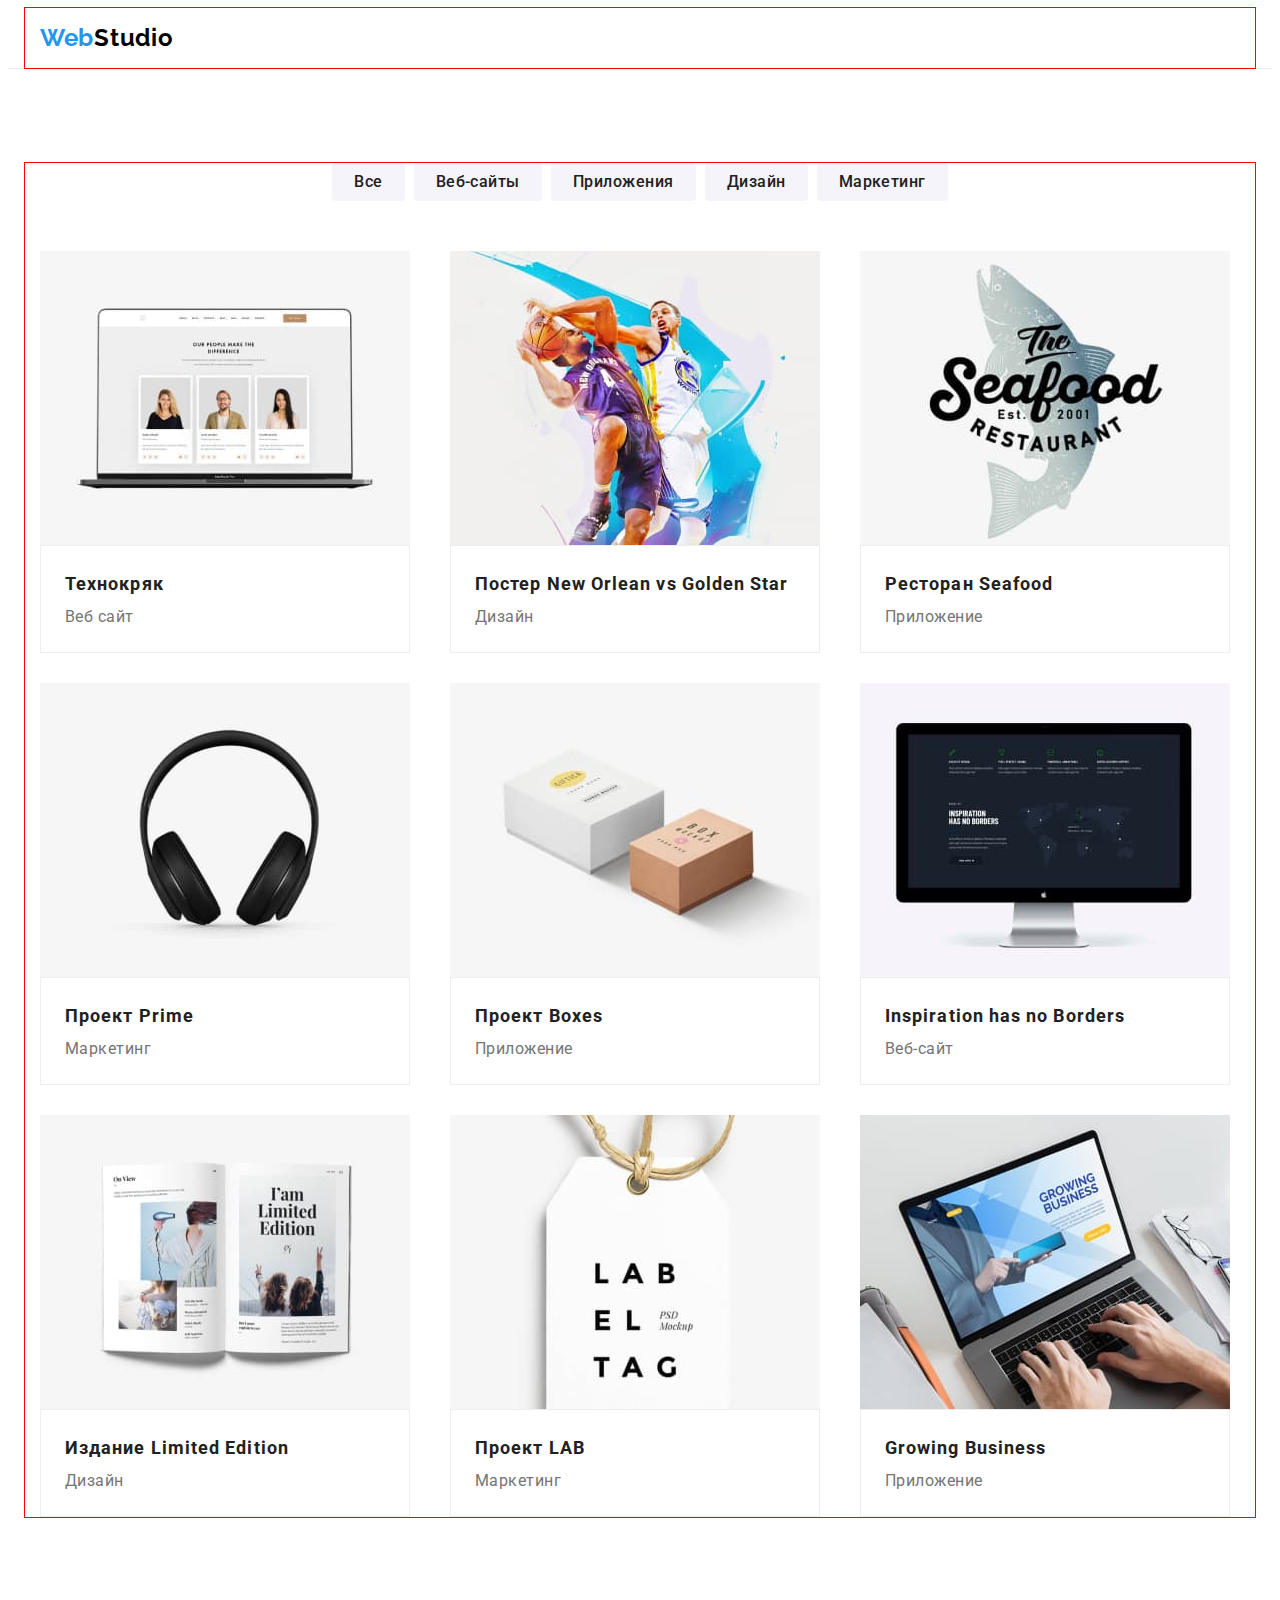
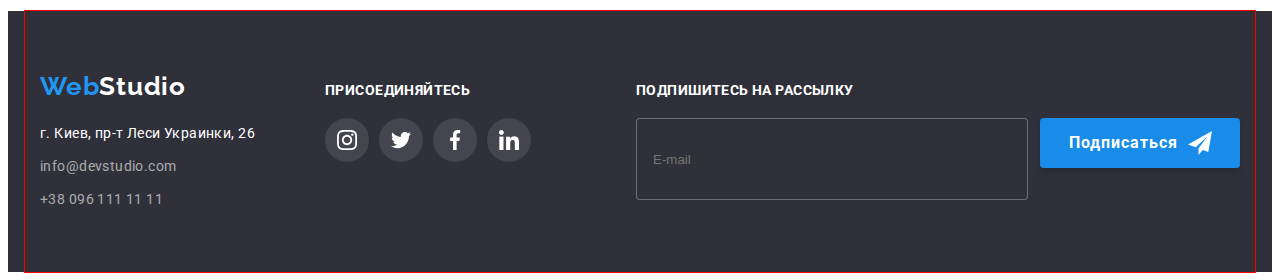
==== portfolio.html @ 6e9a2093 "first commit" ====
<!DOCTYPE html>
<html lang="ru">
  <head>
    <meta charset="UTF-8" />
    <meta http-equiv="X-UA-Compatible" content="IE=edge" />
    <meta name="viewport" content="width=device-width, initial-scale=1.0" />
    <title lang="en">WebStudio</title>
    <link rel="preconnect" href="https://fonts.gstatic.com" />
    <link
      href="https://fonts.googleapis.com/css2?family=Raleway:wght@700&family=Roboto:wght@400;500;700&display=swap"
      rel="stylesheet"
    />
    <link
      rel="stylesheet"
      href="https://cdnjs.cloudflare.com/ajax/libs/modern-normalize/1.0.0/modern-normalize.min.css"
      integrity="sha512-ISS7cAi1PEhQ8jnbJpJZMd29NlhNj4AWYyLOSp2CE/CsHxTCu+r+t0D2yoJudVrd0/8fTVPUVDzY5Tvli75u/g=="
      crossorigin="anonymous"
    />
    <link rel="stylesheet" href="./css/main.min.css" />
  </head>
  <body class="body">
    <header class="header portfolio">
      <div class="container">
        <nav class="navigation">
          <a class="logo link" href=""
            ><span class="logo_light-theme">Web</span>Studio</a
          >
          <ul class="navigation__list list link">
            <li class="navigation__item">
              <a class="navigation__link link" href="./index.html">Студия</a>
            </li>

            <li class="navigation__item">
              <a class="navigation__link link current" href="">Портфолио</a>
            </li>

            <li class="navigation__item">
              <a class="navigation__link link" href="">Контакты</a>
            </li>
          </ul>
        </nav>
        <ul class="contacts__list list">
          <li class="contacts__item">
            <a class="contacts__link link" href="mailto:info@devstudio.com">
              <svg class="contacts__mail-icon auth-icon">
                <use href="./images/SVG/symbol-defs.svg#icon-envelope"></use>
              </svg>
              info@devstudio.com</a
            >
          </li>

          <li class="contacts__item">
            <a class="contacts__link link" href="tel:+380961111111">
              <svg class="contacts__icon-smartphone auth-icon">
                <use href="./images/SVG/symbol-defs.svg#icon-smartphone"></use>
              </svg>
              +38 096 111 11 11
            </a>
          </li>
        </ul>
      </div>
    </header>
    <main>
      <section class="filters">
        <div class="container">
          <ul class="filters__list link">
            <li class="filters__item">
              <button class="filters__button" type="button">Все</button>
            </li>
            <li class="filters__item">
              <button class="filters__button" type="button">Веб-сайты</button>
            </li>
            <li class="filters__item">
              <button class="filters__button" type="button">Приложения</button>
            </li>
            <li class="filters__item">
              <button class="filters__button" type="button">Дизайн</button>
            </li>
            <li class="filters__item">
              <button class="filters__button" type="button">Маркетинг</button>
            </li>
          </ul>

          <h1 class="visually-hidden">Портфолио</h1>
          <ul class="cards link">
            <li class="cards__item">
              <article class="cards__article">
                <div class="cards__wrapper">
                  <img
                    src="./images/portfolio/pic1.jpg"
                    alt="Веб сайт Технокряк"
                    width="370"
                    height="294"
                  />
                  <p class="cards__overlay">
                    Технокряк это современная площадка распространения
                    коронавируса. Компании используют эту платформу для
                    цифрового шпионажа и атак на защищённые сервера конкурентов.
                  </p>
                </div>

                <div class="cards__description">
                  <h2 class="cards__title">Технокряк</h2>
                  <p class="cards__filter">Веб сайт</p>
                </div>
              </article>
            </li>

            <li class="cards__item">
              <article class="cards__article">
                <div class="cards__wrapper">
                  <img
                    src="./images/portfolio/pic2.jpg"
                    alt="Постер игры в баскетбол"
                    width="370"
                    height="294"
                  />
                  <p class="cards__overlay">
                    Технокряк это современная площадка распространения
                    коронавируса. Компании используют эту платформу для
                    цифрового шпионажа и атак на защищённые сервера конкурентов.
                  </p>
                </div>
                <div class="cards__description">
                  <h2 class="cards__title">Постер New Orlean vs Golden Star</h2>
                  <p class="cards__filter">Дизайн</p>
                </div>
              </article>
            </li>

            <li class="cards__item">
              <article class="cards__article">
                <div class="cards__wrapper">
                  <img
                    src="./images/portfolio/pic3.jpg"
                    alt="эмблема ресторана Seafood"
                    width="370"
                    height="294"
                  />
                  <p class="cards__overlay">
                    Технокряк это современная площадка распространения
                    коронавируса. Компании используют эту платформу для
                    цифрового шпионажа и атак на защищённые сервера конкурентов.
                  </p>
                </div>

                <div class="cards__description">
                  <h2 class="cards__title">Ресторан Seafood</h2>
                  <p class="cards__filter">Приложение</p>
                </div>
              </article>
            </li>

            <li class="cards__item">
              <article class="cards__article">
                <div class="cards__wrapper">
                  <img
                    src="./images/portfolio/pic4.jpg"
                    alt="наушники"
                    width="370"
                    height="294"
                  />
                  <p class="cards__overlay">
                    Технокряк это современная площадка распространения
                    коронавируса. Компании используют эту платформу для
                    цифрового шпионажа и атак на защищённые сервера конкурентов.
                  </p>
                </div>
                <div class="cards__description">
                  <h2 class="cards__title">Проект Prime</h2>
                  <p class="cards__filter">Маркетинг</p>
                </div>
              </article>
            </li>

            <li class="cards__item">
              <article class="cards__article">
                <div class="cards__wrapper">
                  <img
                    src="./images/portfolio/pic5.jpg"
                    alt="коробки"
                    width="370"
                    height="294"
                  />
                  <p class="cards__overlay">
                    Технокряк это современная площадка распространения
                    коронавируса. Компании используют эту платформу для
                    цифрового шпионажа и атак на защищённые сервера конкурентов.
                  </p>
                </div>
                <div class="cards__description">
                  <h2 class="cards__title">Проект Boxes</h2>
                  <p class="cards__filter">Приложение</p>
                </div>
              </article>
            </li>
            <li class="cards__item">
              <article class="cards__article">
                <div class="cards__wrapper">
                  <img
                    src="./images/portfolio/pic6.jpg"
                    alt="монитор"
                    width="370"
                    height="294"
                  />
                  <p class="cards__overlay">
                    Технокряк это современная площадка распространения
                    коронавируса. Компании используют эту платформу для
                    цифрового шпионажа и атак на защищённые сервера конкурентов.
                  </p>
                </div>
                <div class="cards__description">
                  <h2 class="cards__title" lang="en">
                    Inspiration has no Borders
                  </h2>
                  <p class="cards__filter">Веб-сайт</p>
                </div>
              </article>
            </li>
            <li class="cards__item">
              <article class="cards__article">
                <div class="cards__wrapper">
                  <img
                    src="./images/portfolio/pic7.jpg"
                    alt="книга"
                    width="370"
                    height="294"
                  />
                  <p class="cards__overlay">
                    Технокряк это современная площадка распространения
                    коронавируса. Компании используют эту платформу для
                    цифрового шпионажа и атак на защищённые сервера конкурентов.
                  </p>
                </div>
                <div class="cards__description">
                  <h2 class="cards__title">Издание Limited Edition</h2>
                  <p class="cards__filter">Дизайн</p>
                </div>
              </article>
            </li>
            <li class="cards__item">
              <article class="cards__article">
                <div class="cards__wrapper">
                  <img
                    src="./images/portfolio/pic8.jpg"
                    alt="лейбл"
                    width="370"
                    height="294"
                  />
                  <p class="cards__overlay">
                    Технокряк это современная площадка распространения
                    коронавируса. Компании используют эту платформу для
                    цифрового шпионажа и атак на защищённые сервера конкурентов.
                  </p>
                </div>
                <div class="cards__description">
                  <h2 class="cards__title">Проект LAB</h2>
                  <p class="cards__filter">Маркетинг</p>
                </div>
              </article>
            </li>

            <li class="cards__item">
              <article class="cards__article">
                <div class="cards__wrapper">
                  <img
                    src="./images/portfolio/pic9.jpg"
                    alt="ноутбук"
                    width="370"
                    height="294"
                  />
                  <p class="cards__overlay">
                    Технокряк это современная площадка распространения
                    коронавируса. Компании используют эту платформу для
                    цифрового шпионажа и атак на защищённые сервера конкурентов.
                  </p>
                </div>
                <div class="cards__description">
                  <h2 class="cards__title" lang="en">Growing Business</h2>
                  <p class="cards__filter">Приложение</p>
                </div>
              </article>
            </li>
          </ul>
        </div>
      </section>
    </main>
    <footer class="footer">
      <div class="container footer__info">
        <div class="address-wrapper">
          <a class="logo-footer link" href=""
            ><span class="logo-footer__text">Web</span>Studio</a
          >
          <address class="address">
            <ul class="list">
              <li class="address__item">
                <a
                  class="address__link link"
                  href="https://goo.gl/maps/v2yQrzBepLnu5Q8M8"
                  target="_blank"
                  rel="noopener noreferrer"
                  >г. Киев, пр-т Леси Украинки, 26</a
                >
              </li>
              <li class="address__item">
                <a
                  class="address__contacts link"
                  href="mailto:info@devstudio.com"
                  >info@devstudio.com</a
                >
              </li>
              <li class="address__item">
                <a class="address__contacts link" href="tel:+380961111111"
                  >+38 096 111 11 11</a
                >
              </li>
            </ul>
          </address>
        </div>
        <div class="join-us">
          <b class="join-us__title">присоединяйтесь</b>
          <ul class="footer-social-list list">
            <li class="footer-social-list__item">
              <a href="" class="footer-social-list__link link">
                <svg class="footer-social-list__icon">
                  <use
                    href="./images/SVG/symbol-defs.svg#icon-instagram-2"
                  ></use>
                </svg>
              </a>
            </li>
            <li class="footer-social-list__item">
              <a href="" class="footer-social-list__link link">
                <svg class="footer-social-list__icon">
                  <use href="./images/SVG/symbol-defs.svg#icon-twitter-1"></use>
                </svg>
              </a>
            </li>
            <li class="footer-social-list__item">
              <a href="" class="footer-social-list__link link">
                <svg class="footer-social-list__icon">
                  <use
                    href="./images/SVG/symbol-defs.svg#icon-facebook-1"
                  ></use>
                </svg>
              </a>
            </li>
            <li class="footer-social-list__item">
              <a href="" class="footer-social-list__link link">
                <svg class="footer-social-list__icon">
                  <use
                    href="./images/SVG/symbol-defs.svg#icon-linkedin-1"
                  ></use>
                </svg>
              </a>
            </li>
          </ul>
        </div>
        <div class="mailing">
          <b class="mailing__title">подпишитесь на рассылку</b>
          <form class="mailing__form">
            <input
              type="email"
              name="user-email"
              class="mailing__input"
              placeholder="E-mail"
            />
            <button type="submit" class="mailing__form-btn">
              Подписаться
              <svg class="send-btm" width="24" height="24">
                <use href="./images/SVG/symbol-defs.svg#icon-icon-send"></use>
              </svg>
            </button>
          </form>
        </div>
      </div>
    </footer>
  </body>
</html>
---- css/main.min.css ----
:root{--main-font: "Roboto", sans-serif;--logo-font: "Raleway", sans-serif;--logo-color: #2196f3;--title-color: #212121;--font-description: #757575;--body-background-color: #ffffff;--hero-background-color: #2f303a;--button-accent-color: #188ce8;--button-section-background-color: #f5f4fa;--box-shadow-card-team: 0px 1px 3px rgba(0, 0, 0, 0.12),
    0px 1px 1px rgba(0, 0, 0, 0.14), 0px 2px 1px rgba(0, 0, 0, 0.2);--border-radius-card-team: 0px 0px 4px 4px;--header-border: #ececec;--icon-color: #afb1b8}.link{text-decoration:none}.list{list-style:none;margin:0;padding:0}.address{font-style:normal}h1,h2,h3,p{margin:0;padding:0}ul,ol{margin:0;padding:0}img{display:block;max-width:100%}.visually-hidden{position:absolute;width:1px;height:1px;margin:-1px;border:0;padding:0;white-space:nowrap;clip-path:inset(100%);clip:rect(0 0 0 0);overflow:hidden}.container{width:100%;padding-left:15px;padding-right:15px;outline:1px solid red}@media screen and (min-width: 480px){.container{width:480px;margin:0 auto}}@media screen and (min-width: 768px){.container{width:768px}}@media screen and (min-width: 1200px){.container{width:1200px}}.backdrop{position:fixed;top:0;left:0;width:100vw;height:100vh;background-color:rgba(0,0,0,0.2);opacity:1;transition:opacity 250ms cubic-bezier(0.4, 0, 0.2, 1),visibility 250ms cubic-bezier(0.4, 0, 0.2, 1)}.is-hidden{opacity:0;visibility:hidden;pointer-events:none}.backdrop.is-hidden .modal{transform:scale(0.9) translate(-50%, -50%)}.modal{padding:40px;position:absolute;top:50%;left:50%;width:528px;height:581px;background-color:#fff;transform:scale(1) translate(-50%, -50%);transition:transform 250ms cubic-bezier(0.4, 0, 0.2, 1)}.modal__close-btn{position:absolute;top:8px;right:8px;width:30px;height:30px;background:#ffffff;border:1px solid rgba(0,0,0,0.1);border-radius:50%;cursor:pointer}.modal__close-btn:hover,.modal__close-btn:focus{fill:var(--logo-color)}.modal-form{display:flex;flex-direction:column;font-family:var(--main-font);font-weight:400;font-size:12px;line-height:1.16;letter-spacing:0.01em;color:#757575}.modal-form__heading{font-family:var(--main-font);font-weight:700;font-size:20px;line-height:1.15;text-align:center;letter-spacing:0.03em;color:#212121;margin-bottom:12px}.modal-form__wrapper{position:relative;display:block;margin-top:4px}.modal-form__label{margin-bottom:10px}.modal-form__comments{margin-bottom:20px}.modal-form__input{width:100%;height:40px;padding-left:42px;border:1px solid rgba(33,33,33,0.2);border-radius:4px;transition-property:border-color;transition-duration:250ms;transition-timing-function:cubic-bezier(0.4, 0, 0.2, 1)}.modal-form__input:focus{outline:none;border-color:var(--logo-color)}.modal-form__icon{position:absolute;top:50%;left:15px;transform:translateY(-50%);transition-property:fill;transition-duration:250ms;transition-timing-function:cubic-bezier(0.4, 0, 0.2, 1)}.modal-form__input:focus+.modal-form__icon{fill:var(--logo-color)}.modal-form__message{width:100%;height:120px;margin-top:4px;padding:12px 16px;border:1px solid rgba(33,33,33,0.2);border-radius:4px;resize:none}.modal-form__message::placeholder{font-family:var(--main-font);font-weight:400;font-size:12px;line-height:1.16;letter-spacing:0.01em;color:rgba(117,117,117,0.5);transition-property:border-color;transition-duration:250ms;transition-timing-function:cubic-bezier(0.4, 0, 0.2, 1)}.modal-form__message:focus{outline:none;border-color:var(--logo-color)}.user-terms{display:flex;justify-content:center;align-items:center;font-family:var(--main-font);font-weight:400;font-size:14px;line-height:1.71;letter-spacing:0.03em;color:#757575}.user-terms::before{content:"";display:block;width:16px;height:15px;margin-right:7px;border:2px solid var(--title-color);border-radius:2px;cursor:pointer}.modal-form__check:checked+.user-terms::before{background-image:url("../images/SVG/icon-check.svg");border:var(--logo-color);background-position:center}.modal-form__check:focus+.user-terms::before{outline:1px solid var(--logo-color);border:rgba(33,150,243,0)}.link-user-terms{font-family:var(--main-font);font-weight:400;font-size:14px;line-height:1.71;letter-spacing:0.03em;text-decoration-line:underline;color:var(--logo-color)}.modal-form-btn{align-self:center;background-color:var(--button-accent-color);border:none;border-radius:4px;box-shadow:0px 4px 4px rgba(0,0,0,0.15);padding-top:10px;padding-bottom:10px;padding-left:56px;padding-right:55px;margin-top:30px;font-family:var(--main-font);font-weight:700;font-size:16px;line-height:1.87;cursor:pointer;align-items:center;text-align:center;letter-spacing:0.06em;color:var(--body-background-color)}.modal-form-btn:hover,.modal-form-btn:focus{outline:none}.social-list{display:flex;align-items:center;justify-content:space-between}.social-list__icon{width:20px;height:20px;align-items:center;justify-content:center;transition-property:fill;transition-duration:250ms;transition-timing-function:cubic-bezier(0.4, 0, 0.2, 1)}.social-list__link{display:flex;align-items:center;justify-content:center;width:44px;height:44px;border-radius:50%;background-color:var(--body-background-color);fill:var(--icon-color);transition-property:background-color;transition-duration:250ms;transition-timing-function:cubic-bezier(0.4, 0, 0.2, 1)}.social-list__link:hover,.social-list__link:focus{background-color:var(--logo-color)}.social-list__link:hover .social-list__icon,.social-list__link:focus .social-list__icon{fill:var(--body-background-color)}.logo_light-theme{color:var(--logo-color)}.navigation__list{display:none}.contacts__list{display:none}.logo{font-family:var(--logo-font);font-weight:700;font-size:24px;line-height:1.17;letter-spacing:0.03em;color:#000000}.burger-btn{border:none;padding:0;background-color:transparent}.burger-btn__icon{width:24px;height:16px}.burger-btn:hover .burger-btn__icon,.burger-btn:focus .burger-btn__icon,.burger-btn__icon .burger-btn:hover,.burger-btn__icon .burger-btn:focus{fill:var(--logo-color);cursor:pointer}.header .container{display:flex;align-items:center;justify-content:space-between;padding-top:16px;padding-bottom:16px}.mobile-menu{position:fixed;width:100vw;height:100vh;max-width:480px;left:50%;top:0%;background-color:#fff;padding:48px 40px;transform:translateX(-50%);opacity:0;visibility:hidden;pointer-events:none;transition:opacity 250ms linear, visibility 250ms linear}.mobile-menu.is-open{opacity:1;visibility:visible;pointer-events:auto;transition:opacity 250ms linear, visibility 250ms linear}.mobile-menu__close-btn{position:absolute;top:8px;right:8px;width:40px;height:40px;cursor:pointer;background-color:transparent;border:0}.mobile-menu__close-btn:hover,.mobile-menu__close-btn:focus{fill:var(--logo-color)}.mobile-menu__link{font-family:var(--main-font);font-weight:500;font-size:40px;line-height:1.18;letter-spacing:0.02em;color:var(--title-color)}.mobile-menu__item:not(:last-child){margin-bottom:32px}.mobile-menu__item:last-child{margin-bottom:306px}.mobile-menu__contacts-item:not(:last-child){margin-bottom:32px}.mobile-menu__contacts-tel{font-family:var(--main-font);font-weight:500;font-size:34px;line-height:1.18;letter-spacing:0.02em;color:#2196f3}.mobile-menu__contacts-item:last-child{margin-bottom:64px}.mobile-menu__contacts-mail{font-family:var(--main-font);font-weight:500;font-size:24px;line-height:1.17;letter-spacing:0.02em;color:#757575}.mobile-menu__social-item{display:inline-block}.mobile-menu__social-link{font-family:var(--main-font);font-weight:500;font-size:18px;line-height:1.23;letter-spacing:0.02em;color:#2196f3}.mobile-menu__social-item{border-right:1px solid rgba(33,33,33,0.2)}.mobile-menu__social-item:last-child{border-right:none}.mobile-menu__social-item:not(:last-child){margin-right:10px;padding-right:10px}.mobile-menu__item:hover,.mobile-menu__item:focus{color:var(--logo-color);cursor:pointer}.mobile-menu__item .current{color:var(--logo-color)}.contacts__mail-icon{height:12px;width:16px;margin-right:10px;fill:var(--font-description);transition-property:fill;transition-duration:250ms;transition-timing-function:cubic-bezier(0.4, 0, 0.2, 1)}.contacts__icon-smartphone{height:16px;width:10px;margin-right:10px;fill:var(--font-description);transition-property:fill;transition-duration:250ms;transition-timing-function:cubic-bezier(0.4, 0, 0.2, 1)}.benefits{padding-top:94px;padding-bottom:94px}.benefits__list{display:flex;margin-left:-30px}.benefits__item{display:flex;flex-wrap:wrap;margin-left:30px;flex-basis:calc((100% / 4) -30px)}.benefits__thumb{width:270px;height:120px;display:flex;justify-content:center;align-items:center;margin-bottom:30px;background:var(--button-section-background-color);border-radius:4px}.benefits__title{margin-bottom:20px;font-family:var(--main-font);font-weight:700;font-size:14px;line-height:1.14;letter-spacing:0.03em;text-transform:uppercase;color:var(--title-color)}.benefits__description{font-family:var(--main-font);font-weight:400;font-size:14px;line-height:1.71;letter-spacing:0.03em;color:var(--font-description)}.servises{padding-bottom:94px}.servises__title{margin-bottom:50px;font-family:var(--main-font);font-weight:700;font-size:36px;line-height:1.17;text-align:center;letter-spacing:0.03em;color:var(--title-color)}.servises__list{display:flex;margin-left:-30px}.servises__item{display:flex;flex-wrap:wrap;margin-left:30px;flex-basis:calc(100% / 3 - 30px)}.servises__wrapper{position:relative}.servises__name{position:absolute;left:0;bottom:0;padding-top:27px;padding-bottom:27px;width:100%;height:70px;font-family:var(--main-font);font-weight:700;font-size:14px;line-height:1.15;text-align:center;letter-spacing:0.03em;text-transform:uppercase;color:#fff;background-color:rgba(47,48,58,0.8)}.team{background:var(--button-section-background-color);padding-top:94px;padding-bottom:94px}.team__title{margin-bottom:50px;font-family:var(--main-font);font-weight:700;font-size:36px;line-height:1.17;text-align:center;letter-spacing:0.03em;color:var(--title-color)}.team__list{display:flex;margin-left:-30px}.team__item{display:flex;flex-wrap:wrap;margin-left:30px;flex-basis:calc((100%-120px) / 4)}.team__card{background:var(--body-background-color);box-shadow:var(--box-shadow-card-team);border-radius:var(--border-radius-card-team);text-align:center}.team__description{padding-top:30px;padding-bottom:30px;padding-left:32px;padding-right:32px;margin-left:auto;margin-right:auto}.team__name{margin-bottom:9.52px;font-family:var(--main-font);font-weight:500;font-size:16px;line-height:1.18;letter-spacing:0.03em;color:var(--title-color)}.team__profession{margin-bottom:16px;font-family:var(--main-font);font-weight:400;font-size:16px;line-height:1.18;letter-spacing:0.03em;color:var(--font-description)}.clients{padding-top:94px;padding-bottom:94px}.clients__title{font-family:var(--main-font);font-weight:700;font-size:36px;line-height:1.17;text-align:center;letter-spacing:0.03em;color:var(--title-color);margin-bottom:50px}.clients__list{display:flex;flex-wrap:wrap}.clients__item{display:flex}.clients__item:not(:last-child){margin-right:30px}.clients__icon{display:flex;border:1px solid #afb1b8;box-sizing:border-box;border-radius:4px;width:170px;height:90px;justify-content:center;align-items:center;cursor:pointer;transition-property:border;transition-duration:250ms;transition-timing-function:cubic-bezier(0.4, 0, 0.2, 1)}.clients__icon{fill:var(--icon-color);transition-property:fill;transition-duration:250ms}.clients__item:hover .clients__icon,.clients__item:focus .clients__icon{border:1px solid var(--logo-color);fill:var(--logo-color)}.footer{background-color:var(--hero-background-color)}.footer__info{display:flex;align-items:baseline;padding-top:60px;padding-bottom:60px}.logo-footer{margin-bottom:20px;display:inline-block;font-family:var(--logo-font);font-weight:700;font-size:26px;line-height:1.19;letter-spacing:0.03em;color:var(--body-background-color)}.logo-footer__text{color:var(--logo-color)}.address__item:not(:last-child){margin-bottom:9px}.address__contacts{transition-property:color;transition-duration:250ms;transition-timing-function:cubic-bezier(0.4, 0, 0.2, 1)}.address__link{font-family:var(--main-font);font-weight:400;font-size:14px;line-height:1.71;letter-spacing:0.03em;color:var(--body-background-color)}.address__contacts{font-family:var(--main-font);font-weight:400;font-size:14px;line-height:1.71;letter-spacing:0.03em;color:rgba(255,255,255,0.6)}.address__contacts:hover,.address__contacts:focus{color:var(--logo-color)}.address-wrapper{display:inline-block}.join-us{display:inline-block;margin-left:70px}.footer-social-list{display:flex}.footer-social-list__link{display:flex;align-items:center;justify-content:center;width:44px;height:44px;border-radius:50px;background-color:rgba(255,255,255,0.1);transition-property:background-color;transition-duration:250ms;transition-timing-function:cubic-bezier(0.4, 0, 0.2, 1)}.footer-social-list__link:focus,.footer-social-list__link:hover{background-color:var(--logo-color)}.footer-social-list__item:not(:last-child){margin-right:10px}.footer-social-list__icon{width:20px;height:20px;fill:white}.join-us__title{display:inline-block;font-family:var(--main-font);font-weight:700;font-size:14px;line-height:1.15;letter-spacing:0.03em;text-transform:uppercase;color:var(--body-background-color);margin-bottom:20px}.mailing{margin-left:93px;display:flex;flex-direction:column;margin-left:auto}.mailing__title{display:block;font-family:var(--main-font);font-weight:700;font-size:14px;line-height:1.15;letter-spacing:0.03em;text-transform:uppercase;color:#ffffff;margin-bottom:20px}.mailing__form{display:flex;align-items:stretch}.mailing__form::placeholder{display:flex;font-family:var(--main-font);font-weight:400;font-size:16px;line-height:1.25x;letter-spacing:0.03em;color:rgba(255,255,255,0.6)}.mailing__input{display:flex;width:358px;height:50px;padding:15px 16px;outline:none;color:#fff;border:1px solid rgba(255,255,255,0.3);border-radius:4px;background:#2f303a}.mailing__form-btn{display:flex;background-color:var(--button-accent-color);border:none;min-width:200px;height:50px;border-radius:4px;box-shadow:0px 4px 4px rgba(0,0,0,0.15);padding-top:10px;padding-bottom:10px;padding-left:29px;margin-left:12px;font-family:var(--main-font);font-weight:700;font-size:16px;line-height:1.87;cursor:pointer;align-items:center;text-align:center;letter-spacing:0.06em;color:var(--body-background-color)}.send-btm{margin-left:10px}.header.portfolio{border-bottom:1px solid var(--header-border)}.link li{list-style:none}.filters{padding-top:94px;padding-bottom:94px}.filters__list{display:flex;justify-content:center;margin-bottom:50px}.filters__item:not(:last-child){margin-right:9px}.filters__button{padding:6px 22px;border-radius:4px;font-family:var(--main-font);font-weight:500;font-size:16px;line-height:1.62;text-align:center;letter-spacing:0.03em;color:var(--title-color);background:var(--button-section-background-color);border-color:var(--button-section-background-color);cursor:pointer;border-style:none;transition-property:background-color, color, border-color;transition-duration:250ms;transition-timing-function:cubic-bezier(0.4, 0, 0.2, 1)}.filters__button:hover,.filters__button:focus{background:var(--logo-color);color:var(--body-background-color);border-color:var(--logo-color);box-shadow:0px 3px 1px rgba(0,0,0,0.1),0px 1px 2px rgba(0,0,0,0.08),0px 2px 2px rgba(0,0,0,0.12)}.cards{display:flex;flex-wrap:wrap;margin-left:-30px;margin-top:-30px;margin-right:0;margin-bottom:0}.cards__item{display:flex;margin-left:30px;margin-top:30px;flex-basis:calc(100% / 3 - 30px)}.cards__description{padding-top:20px;padding-bottom:20px;padding-right:24px;padding-left:24px;border:1px solid #eeeeee;box-sizing:border-box}.cards__title{font-family:var(--main-font);font-weight:700;font-size:18px;line-height:2;letter-spacing:0.06em;color:var(--title-color)}.cards__filter{font-family:Roboto;font-style:normal;font-weight:normal;font-size:16px;line-height:30px;letter-spacing:0.03em;color:var(--font-description)}.cards__wrapper{position:relative;overflow:hidden}.cards__wrapper .cards__overlay{position:absolute;left:0px;bottom:0px;height:100%;width:100%;padding-left:24px;padding-right:24px;padding-top:63px;font-family:var(--main-font);font-weight:normal;font-size:18px;line-height:1.56;letter-spacing:0.03em;color:#ffffff;background-color:rgba(33,150,243,0.9);transform:translateY(100%);opacity:0;transition:transform 250ms cubic-bezier(0.4, 0, 0.2, 1),opacity 250ms cubic-bezier(0.4, 0, 0.2, 1)}.cards__article:focus,.cards__article:hover{background:#ffffff;box-shadow:0px 1px 1px rgba(0,0,0,0.12),0px 4px 4px rgba(0,0,0,0.06),1px 4px 6px rgba(0,0,0,0.16)}.cards__article:focus:hover .cards__overlay,.cards__article:focus:focus .cards__overlay,.cards__article:hover:hover .cards__overlay,.cards__article:hover:focus .cards__overlay{transform:translateY(0%);opacity:1}
/*# sourceMappingURL=main.min.css.map */
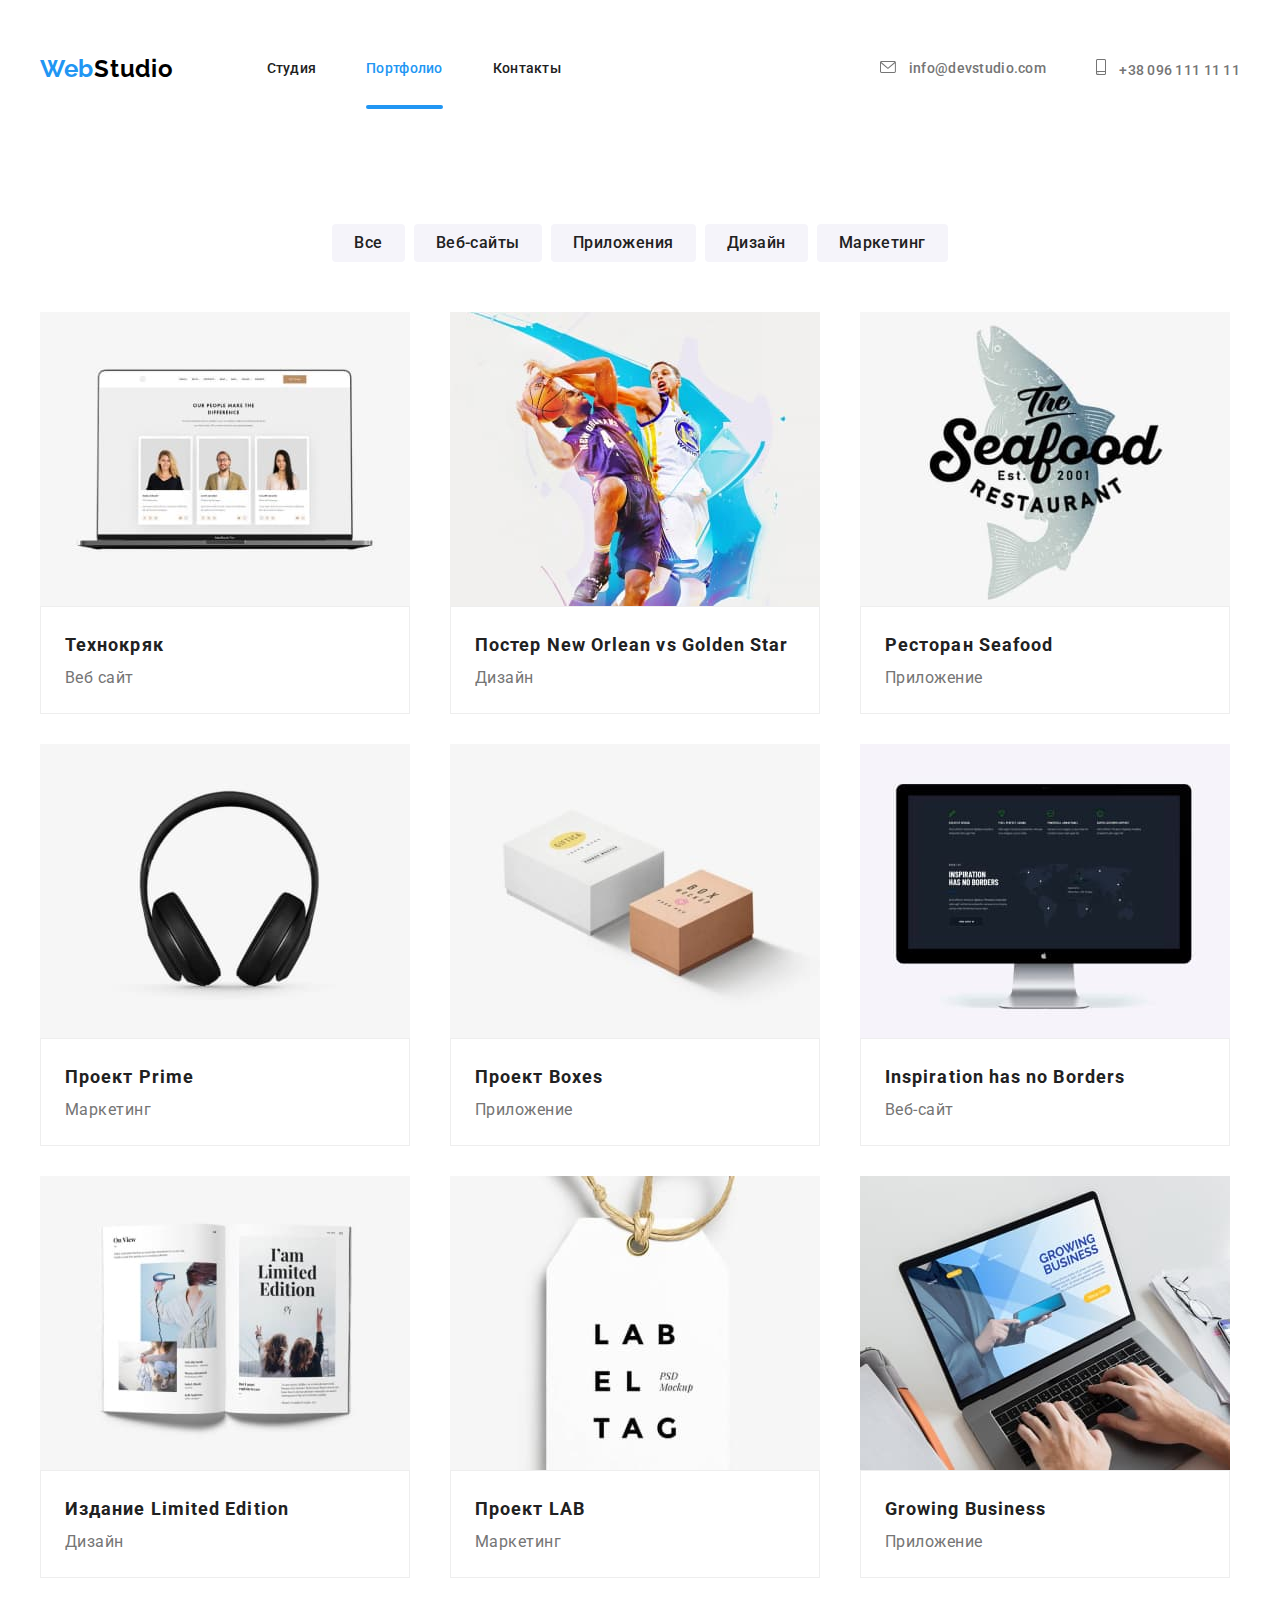
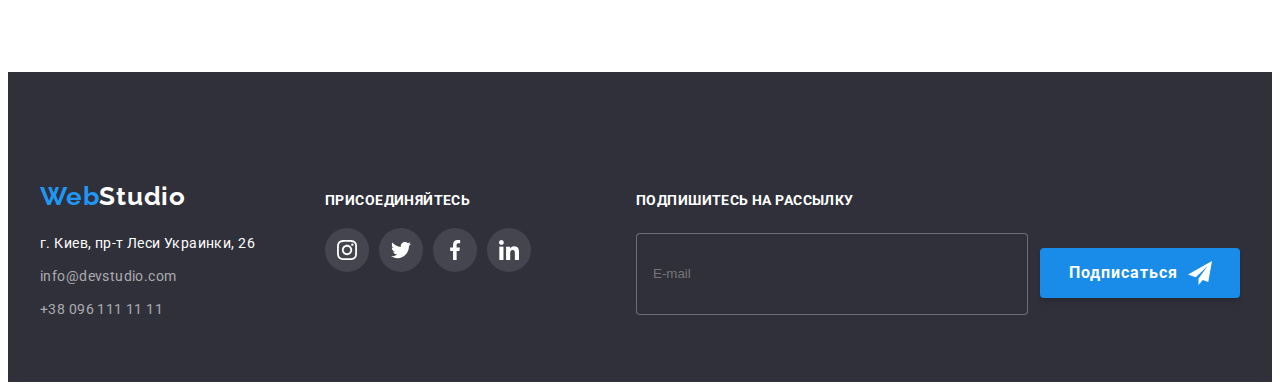
==== commit 231fcaa5: "." ====
--- a/portfolio.html
+++ b/portfolio.html
@@ -19,7 +19,7 @@
     <link rel="stylesheet" href="./css/main.min.css" />
   </head>
   <body class="body">
-    <header class="header portfolio">
+    <header class="header">
       <div class="container">
         <nav class="navigation">
           <a class="logo link" href=""
@@ -31,7 +31,9 @@
             </li>
 
             <li class="navigation__item">
-              <a class="navigation__link link current" href="">Портфолио</a>
+              <a class="navigation__link current link" href=""
+                >Портфолио</a
+              >
             </li>
 
             <li class="navigation__item">
@@ -58,6 +60,69 @@
             </a>
           </li>
         </ul>
+        <button type="button" class="burger-btn" data-menu-button>
+          <svg class="burger-btn__icon">
+            <use href="./images/SVG/symbol-defs.svg#burger-menu"></use>
+          </svg>
+        </button>
+      </div>  
+
+<!--  БУРГЕР МЕНЮ  -->  
+
+      <div class="mobile-menu" data-menu>
+         <button type="button" class="mobile-menu__close-btn" data-menu-close>
+          <svg width="19" height="19">
+            <use href="./images/SVG/symbol-defs.svg#icon-close-btn"></use>
+          </svg>
+        </button>
+          <ul class="mobile-menu__list list">
+            <li class="mobile-menu__item">
+              <a class="mobile-menu__link link" href="./index.html">Студия</a>
+            </li>
+
+            <li class="mobile-menu__item">
+              <a class="mobile-menu__link current link" href=""
+                >Портфолио</a
+              >
+            </li>
+
+            <li class="mobile-menu__item">
+              <a class="mobile-menu__link link" href="">Контакты</a>
+            </li>
+          </ul>
+        </nav>
+        <ul class="mobile-menu__contacts-list list">
+          <li class="mobile-menu__contacts-item">
+          <a class="mobile-menu__contacts-tel link" href="tel:+380961111111">
+              +38 096 111 11 11</a>
+          </li>
+
+          <li class="mobile-menu__contacts-item">
+           <a class="mobile-menu__contacts-mail link" href="mailto:info@devstudio.com">
+              info@devstudio.com</a>
+          </li>
+        </ul>
+        <ul class="mobile-menu__social-list list">
+          <li class="mobile-menu__social-item">
+            <a class="mobile-menu__social-link link" href="">
+              Instagram</a
+            >
+          </li>
+            <li class="mobile-menu__social-item">
+            <a class="mobile-menu__social-link link" href="">
+              Twitter</a
+            >
+          </li>
+            <li class="mobile-menu__social-item">
+            <a class="mobile-menu__social-link link" href="">
+              Facebook</a
+            >
+          </li>
+           <li class="mobile-menu__social-item">
+            <a class="mobile-menu__social-link link" href="">
+              linkedIn</a
+            >
+          </li>
       </div>
     </header>
     <main>
@@ -375,5 +440,6 @@
         </div>
       </div>
     </footer>
+       <script src="./js/mobile-menu.js"></script>
   </body>
 </html>
--- a/css/main.min.css
+++ b/css/main.min.css
@@ -1,3 +1,3 @@
 :root{--main-font: "Roboto", sans-serif;--logo-font: "Raleway", sans-serif;--logo-color: #2196f3;--title-color: #212121;--font-description: #757575;--body-background-color: #ffffff;--hero-background-color: #2f303a;--button-accent-color: #188ce8;--button-section-background-color: #f5f4fa;--box-shadow-card-team: 0px 1px 3px rgba(0, 0, 0, 0.12),
-    0px 1px 1px rgba(0, 0, 0, 0.14), 0px 2px 1px rgba(0, 0, 0, 0.2);--border-radius-card-team: 0px 0px 4px 4px;--header-border: #ececec;--icon-color: #afb1b8}.link{text-decoration:none}.list{list-style:none;margin:0;padding:0}.address{font-style:normal}h1,h2,h3,p{margin:0;padding:0}ul,ol{margin:0;padding:0}img{display:block;max-width:100%}.visually-hidden{position:absolute;width:1px;height:1px;margin:-1px;border:0;padding:0;white-space:nowrap;clip-path:inset(100%);clip:rect(0 0 0 0);overflow:hidden}.container{width:100%;padding-left:15px;padding-right:15px;outline:1px solid red}@media screen and (min-width: 480px){.container{width:480px;margin:0 auto}}@media screen and (min-width: 768px){.container{width:768px}}@media screen and (min-width: 1200px){.container{width:1200px}}.backdrop{position:fixed;top:0;left:0;width:100vw;height:100vh;background-color:rgba(0,0,0,0.2);opacity:1;transition:opacity 250ms cubic-bezier(0.4, 0, 0.2, 1),visibility 250ms cubic-bezier(0.4, 0, 0.2, 1)}.is-hidden{opacity:0;visibility:hidden;pointer-events:none}.backdrop.is-hidden .modal{transform:scale(0.9) translate(-50%, -50%)}.modal{padding:40px;position:absolute;top:50%;left:50%;width:528px;height:581px;background-color:#fff;transform:scale(1) translate(-50%, -50%);transition:transform 250ms cubic-bezier(0.4, 0, 0.2, 1)}.modal__close-btn{position:absolute;top:8px;right:8px;width:30px;height:30px;background:#ffffff;border:1px solid rgba(0,0,0,0.1);border-radius:50%;cursor:pointer}.modal__close-btn:hover,.modal__close-btn:focus{fill:var(--logo-color)}.modal-form{display:flex;flex-direction:column;font-family:var(--main-font);font-weight:400;font-size:12px;line-height:1.16;letter-spacing:0.01em;color:#757575}.modal-form__heading{font-family:var(--main-font);font-weight:700;font-size:20px;line-height:1.15;text-align:center;letter-spacing:0.03em;color:#212121;margin-bottom:12px}.modal-form__wrapper{position:relative;display:block;margin-top:4px}.modal-form__label{margin-bottom:10px}.modal-form__comments{margin-bottom:20px}.modal-form__input{width:100%;height:40px;padding-left:42px;border:1px solid rgba(33,33,33,0.2);border-radius:4px;transition-property:border-color;transition-duration:250ms;transition-timing-function:cubic-bezier(0.4, 0, 0.2, 1)}.modal-form__input:focus{outline:none;border-color:var(--logo-color)}.modal-form__icon{position:absolute;top:50%;left:15px;transform:translateY(-50%);transition-property:fill;transition-duration:250ms;transition-timing-function:cubic-bezier(0.4, 0, 0.2, 1)}.modal-form__input:focus+.modal-form__icon{fill:var(--logo-color)}.modal-form__message{width:100%;height:120px;margin-top:4px;padding:12px 16px;border:1px solid rgba(33,33,33,0.2);border-radius:4px;resize:none}.modal-form__message::placeholder{font-family:var(--main-font);font-weight:400;font-size:12px;line-height:1.16;letter-spacing:0.01em;color:rgba(117,117,117,0.5);transition-property:border-color;transition-duration:250ms;transition-timing-function:cubic-bezier(0.4, 0, 0.2, 1)}.modal-form__message:focus{outline:none;border-color:var(--logo-color)}.user-terms{display:flex;justify-content:center;align-items:center;font-family:var(--main-font);font-weight:400;font-size:14px;line-height:1.71;letter-spacing:0.03em;color:#757575}.user-terms::before{content:"";display:block;width:16px;height:15px;margin-right:7px;border:2px solid var(--title-color);border-radius:2px;cursor:pointer}.modal-form__check:checked+.user-terms::before{background-image:url("../images/SVG/icon-check.svg");border:var(--logo-color);background-position:center}.modal-form__check:focus+.user-terms::before{outline:1px solid var(--logo-color);border:rgba(33,150,243,0)}.link-user-terms{font-family:var(--main-font);font-weight:400;font-size:14px;line-height:1.71;letter-spacing:0.03em;text-decoration-line:underline;color:var(--logo-color)}.modal-form-btn{align-self:center;background-color:var(--button-accent-color);border:none;border-radius:4px;box-shadow:0px 4px 4px rgba(0,0,0,0.15);padding-top:10px;padding-bottom:10px;padding-left:56px;padding-right:55px;margin-top:30px;font-family:var(--main-font);font-weight:700;font-size:16px;line-height:1.87;cursor:pointer;align-items:center;text-align:center;letter-spacing:0.06em;color:var(--body-background-color)}.modal-form-btn:hover,.modal-form-btn:focus{outline:none}.social-list{display:flex;align-items:center;justify-content:space-between}.social-list__icon{width:20px;height:20px;align-items:center;justify-content:center;transition-property:fill;transition-duration:250ms;transition-timing-function:cubic-bezier(0.4, 0, 0.2, 1)}.social-list__link{display:flex;align-items:center;justify-content:center;width:44px;height:44px;border-radius:50%;background-color:var(--body-background-color);fill:var(--icon-color);transition-property:background-color;transition-duration:250ms;transition-timing-function:cubic-bezier(0.4, 0, 0.2, 1)}.social-list__link:hover,.social-list__link:focus{background-color:var(--logo-color)}.social-list__link:hover .social-list__icon,.social-list__link:focus .social-list__icon{fill:var(--body-background-color)}.logo_light-theme{color:var(--logo-color)}.navigation__list{display:none}.contacts__list{display:none}.logo{font-family:var(--logo-font);font-weight:700;font-size:24px;line-height:1.17;letter-spacing:0.03em;color:#000000}.burger-btn{border:none;padding:0;background-color:transparent}.burger-btn__icon{width:24px;height:16px}.burger-btn:hover .burger-btn__icon,.burger-btn:focus .burger-btn__icon,.burger-btn__icon .burger-btn:hover,.burger-btn__icon .burger-btn:focus{fill:var(--logo-color);cursor:pointer}.header .container{display:flex;align-items:center;justify-content:space-between;padding-top:16px;padding-bottom:16px}.mobile-menu{position:fixed;width:100vw;height:100vh;max-width:480px;left:50%;top:0%;background-color:#fff;padding:48px 40px;transform:translateX(-50%);opacity:0;visibility:hidden;pointer-events:none;transition:opacity 250ms linear, visibility 250ms linear}.mobile-menu.is-open{opacity:1;visibility:visible;pointer-events:auto;transition:opacity 250ms linear, visibility 250ms linear}.mobile-menu__close-btn{position:absolute;top:8px;right:8px;width:40px;height:40px;cursor:pointer;background-color:transparent;border:0}.mobile-menu__close-btn:hover,.mobile-menu__close-btn:focus{fill:var(--logo-color)}.mobile-menu__link{font-family:var(--main-font);font-weight:500;font-size:40px;line-height:1.18;letter-spacing:0.02em;color:var(--title-color)}.mobile-menu__item:not(:last-child){margin-bottom:32px}.mobile-menu__item:last-child{margin-bottom:306px}.mobile-menu__contacts-item:not(:last-child){margin-bottom:32px}.mobile-menu__contacts-tel{font-family:var(--main-font);font-weight:500;font-size:34px;line-height:1.18;letter-spacing:0.02em;color:#2196f3}.mobile-menu__contacts-item:last-child{margin-bottom:64px}.mobile-menu__contacts-mail{font-family:var(--main-font);font-weight:500;font-size:24px;line-height:1.17;letter-spacing:0.02em;color:#757575}.mobile-menu__social-item{display:inline-block}.mobile-menu__social-link{font-family:var(--main-font);font-weight:500;font-size:18px;line-height:1.23;letter-spacing:0.02em;color:#2196f3}.mobile-menu__social-item{border-right:1px solid rgba(33,33,33,0.2)}.mobile-menu__social-item:last-child{border-right:none}.mobile-menu__social-item:not(:last-child){margin-right:10px;padding-right:10px}.mobile-menu__item:hover,.mobile-menu__item:focus{color:var(--logo-color);cursor:pointer}.mobile-menu__item .current{color:var(--logo-color)}.contacts__mail-icon{height:12px;width:16px;margin-right:10px;fill:var(--font-description);transition-property:fill;transition-duration:250ms;transition-timing-function:cubic-bezier(0.4, 0, 0.2, 1)}.contacts__icon-smartphone{height:16px;width:10px;margin-right:10px;fill:var(--font-description);transition-property:fill;transition-duration:250ms;transition-timing-function:cubic-bezier(0.4, 0, 0.2, 1)}.benefits{padding-top:94px;padding-bottom:94px}.benefits__list{display:flex;margin-left:-30px}.benefits__item{display:flex;flex-wrap:wrap;margin-left:30px;flex-basis:calc((100% / 4) -30px)}.benefits__thumb{width:270px;height:120px;display:flex;justify-content:center;align-items:center;margin-bottom:30px;background:var(--button-section-background-color);border-radius:4px}.benefits__title{margin-bottom:20px;font-family:var(--main-font);font-weight:700;font-size:14px;line-height:1.14;letter-spacing:0.03em;text-transform:uppercase;color:var(--title-color)}.benefits__description{font-family:var(--main-font);font-weight:400;font-size:14px;line-height:1.71;letter-spacing:0.03em;color:var(--font-description)}.servises{padding-bottom:94px}.servises__title{margin-bottom:50px;font-family:var(--main-font);font-weight:700;font-size:36px;line-height:1.17;text-align:center;letter-spacing:0.03em;color:var(--title-color)}.servises__list{display:flex;margin-left:-30px}.servises__item{display:flex;flex-wrap:wrap;margin-left:30px;flex-basis:calc(100% / 3 - 30px)}.servises__wrapper{position:relative}.servises__name{position:absolute;left:0;bottom:0;padding-top:27px;padding-bottom:27px;width:100%;height:70px;font-family:var(--main-font);font-weight:700;font-size:14px;line-height:1.15;text-align:center;letter-spacing:0.03em;text-transform:uppercase;color:#fff;background-color:rgba(47,48,58,0.8)}.team{background:var(--button-section-background-color);padding-top:94px;padding-bottom:94px}.team__title{margin-bottom:50px;font-family:var(--main-font);font-weight:700;font-size:36px;line-height:1.17;text-align:center;letter-spacing:0.03em;color:var(--title-color)}.team__list{display:flex;margin-left:-30px}.team__item{display:flex;flex-wrap:wrap;margin-left:30px;flex-basis:calc((100%-120px) / 4)}.team__card{background:var(--body-background-color);box-shadow:var(--box-shadow-card-team);border-radius:var(--border-radius-card-team);text-align:center}.team__description{padding-top:30px;padding-bottom:30px;padding-left:32px;padding-right:32px;margin-left:auto;margin-right:auto}.team__name{margin-bottom:9.52px;font-family:var(--main-font);font-weight:500;font-size:16px;line-height:1.18;letter-spacing:0.03em;color:var(--title-color)}.team__profession{margin-bottom:16px;font-family:var(--main-font);font-weight:400;font-size:16px;line-height:1.18;letter-spacing:0.03em;color:var(--font-description)}.clients{padding-top:94px;padding-bottom:94px}.clients__title{font-family:var(--main-font);font-weight:700;font-size:36px;line-height:1.17;text-align:center;letter-spacing:0.03em;color:var(--title-color);margin-bottom:50px}.clients__list{display:flex;flex-wrap:wrap}.clients__item{display:flex}.clients__item:not(:last-child){margin-right:30px}.clients__icon{display:flex;border:1px solid #afb1b8;box-sizing:border-box;border-radius:4px;width:170px;height:90px;justify-content:center;align-items:center;cursor:pointer;transition-property:border;transition-duration:250ms;transition-timing-function:cubic-bezier(0.4, 0, 0.2, 1)}.clients__icon{fill:var(--icon-color);transition-property:fill;transition-duration:250ms}.clients__item:hover .clients__icon,.clients__item:focus .clients__icon{border:1px solid var(--logo-color);fill:var(--logo-color)}.footer{background-color:var(--hero-background-color)}.footer__info{display:flex;align-items:baseline;padding-top:60px;padding-bottom:60px}.logo-footer{margin-bottom:20px;display:inline-block;font-family:var(--logo-font);font-weight:700;font-size:26px;line-height:1.19;letter-spacing:0.03em;color:var(--body-background-color)}.logo-footer__text{color:var(--logo-color)}.address__item:not(:last-child){margin-bottom:9px}.address__contacts{transition-property:color;transition-duration:250ms;transition-timing-function:cubic-bezier(0.4, 0, 0.2, 1)}.address__link{font-family:var(--main-font);font-weight:400;font-size:14px;line-height:1.71;letter-spacing:0.03em;color:var(--body-background-color)}.address__contacts{font-family:var(--main-font);font-weight:400;font-size:14px;line-height:1.71;letter-spacing:0.03em;color:rgba(255,255,255,0.6)}.address__contacts:hover,.address__contacts:focus{color:var(--logo-color)}.address-wrapper{display:inline-block}.join-us{display:inline-block;margin-left:70px}.footer-social-list{display:flex}.footer-social-list__link{display:flex;align-items:center;justify-content:center;width:44px;height:44px;border-radius:50px;background-color:rgba(255,255,255,0.1);transition-property:background-color;transition-duration:250ms;transition-timing-function:cubic-bezier(0.4, 0, 0.2, 1)}.footer-social-list__link:focus,.footer-social-list__link:hover{background-color:var(--logo-color)}.footer-social-list__item:not(:last-child){margin-right:10px}.footer-social-list__icon{width:20px;height:20px;fill:white}.join-us__title{display:inline-block;font-family:var(--main-font);font-weight:700;font-size:14px;line-height:1.15;letter-spacing:0.03em;text-transform:uppercase;color:var(--body-background-color);margin-bottom:20px}.mailing{margin-left:93px;display:flex;flex-direction:column;margin-left:auto}.mailing__title{display:block;font-family:var(--main-font);font-weight:700;font-size:14px;line-height:1.15;letter-spacing:0.03em;text-transform:uppercase;color:#ffffff;margin-bottom:20px}.mailing__form{display:flex;align-items:stretch}.mailing__form::placeholder{display:flex;font-family:var(--main-font);font-weight:400;font-size:16px;line-height:1.25x;letter-spacing:0.03em;color:rgba(255,255,255,0.6)}.mailing__input{display:flex;width:358px;height:50px;padding:15px 16px;outline:none;color:#fff;border:1px solid rgba(255,255,255,0.3);border-radius:4px;background:#2f303a}.mailing__form-btn{display:flex;background-color:var(--button-accent-color);border:none;min-width:200px;height:50px;border-radius:4px;box-shadow:0px 4px 4px rgba(0,0,0,0.15);padding-top:10px;padding-bottom:10px;padding-left:29px;margin-left:12px;font-family:var(--main-font);font-weight:700;font-size:16px;line-height:1.87;cursor:pointer;align-items:center;text-align:center;letter-spacing:0.06em;color:var(--body-background-color)}.send-btm{margin-left:10px}.header.portfolio{border-bottom:1px solid var(--header-border)}.link li{list-style:none}.filters{padding-top:94px;padding-bottom:94px}.filters__list{display:flex;justify-content:center;margin-bottom:50px}.filters__item:not(:last-child){margin-right:9px}.filters__button{padding:6px 22px;border-radius:4px;font-family:var(--main-font);font-weight:500;font-size:16px;line-height:1.62;text-align:center;letter-spacing:0.03em;color:var(--title-color);background:var(--button-section-background-color);border-color:var(--button-section-background-color);cursor:pointer;border-style:none;transition-property:background-color, color, border-color;transition-duration:250ms;transition-timing-function:cubic-bezier(0.4, 0, 0.2, 1)}.filters__button:hover,.filters__button:focus{background:var(--logo-color);color:var(--body-background-color);border-color:var(--logo-color);box-shadow:0px 3px 1px rgba(0,0,0,0.1),0px 1px 2px rgba(0,0,0,0.08),0px 2px 2px rgba(0,0,0,0.12)}.cards{display:flex;flex-wrap:wrap;margin-left:-30px;margin-top:-30px;margin-right:0;margin-bottom:0}.cards__item{display:flex;margin-left:30px;margin-top:30px;flex-basis:calc(100% / 3 - 30px)}.cards__description{padding-top:20px;padding-bottom:20px;padding-right:24px;padding-left:24px;border:1px solid #eeeeee;box-sizing:border-box}.cards__title{font-family:var(--main-font);font-weight:700;font-size:18px;line-height:2;letter-spacing:0.06em;color:var(--title-color)}.cards__filter{font-family:Roboto;font-style:normal;font-weight:normal;font-size:16px;line-height:30px;letter-spacing:0.03em;color:var(--font-description)}.cards__wrapper{position:relative;overflow:hidden}.cards__wrapper .cards__overlay{position:absolute;left:0px;bottom:0px;height:100%;width:100%;padding-left:24px;padding-right:24px;padding-top:63px;font-family:var(--main-font);font-weight:normal;font-size:18px;line-height:1.56;letter-spacing:0.03em;color:#ffffff;background-color:rgba(33,150,243,0.9);transform:translateY(100%);opacity:0;transition:transform 250ms cubic-bezier(0.4, 0, 0.2, 1),opacity 250ms cubic-bezier(0.4, 0, 0.2, 1)}.cards__article:focus,.cards__article:hover{background:#ffffff;box-shadow:0px 1px 1px rgba(0,0,0,0.12),0px 4px 4px rgba(0,0,0,0.06),1px 4px 6px rgba(0,0,0,0.16)}.cards__article:focus:hover .cards__overlay,.cards__article:focus:focus .cards__overlay,.cards__article:hover:hover .cards__overlay,.cards__article:hover:focus .cards__overlay{transform:translateY(0%);opacity:1}
+    0px 1px 1px rgba(0, 0, 0, 0.14), 0px 2px 1px rgba(0, 0, 0, 0.2);--border-radius-card-team: 0px 0px 4px 4px;--header-border: #ececec;--icon-color: #afb1b8}.link{text-decoration:none}.list{list-style:none;margin:0;padding:0}.address{font-style:normal}h1,h2,h3,p{margin:0;padding:0}ul,ol{margin:0;padding:0}img{display:block;max-width:100%}.visually-hidden{position:absolute;width:1px;height:1px;margin:-1px;border:0;padding:0;white-space:nowrap;clip-path:inset(100%);clip:rect(0 0 0 0);overflow:hidden}.container{width:100%;padding-left:15px;padding-right:15px}@media screen and (min-width: 480px){.container{width:480px;margin:0 auto}}@media screen and (min-width: 768px){.container{width:768px}}@media screen and (min-width: 1200px){.container{width:1200px}}.backdrop{position:fixed;top:0;left:0;width:100vw;height:100vh;background-color:rgba(0,0,0,0.2);opacity:1;transition:opacity 250ms cubic-bezier(0.4, 0, 0.2, 1),visibility 250ms cubic-bezier(0.4, 0, 0.2, 1)}.is-hidden{opacity:0;visibility:hidden;pointer-events:none}.backdrop.is-hidden .modal{transform:scale(0.9) translate(-50%, -50%)}@media screen and (max-width: 768px){.backdrop{position:fixed;top:0;left:0;padding:93px 15px;width:100vw;height:100vh;background-color:rgba(0,0,0,0.2);opacity:1;transition:opacity 250ms cubic-bezier(0.4, 0, 0.2, 1),visibility 250ms cubic-bezier(0.4, 0, 0.2, 1)}.modal{padding:40px;position:relative;top:50%;left:50%;max-width:450px;max-height:609px;background-color:#fff;transform:scale(1) translate(-50%, -50%);transition:transform 250ms cubic-bezier(0.4, 0, 0.2, 1)}.user-terms{display:flex;margin:0 auto;align-items:center;font-family:var(--main-font);font-weight:400;font-size:12px;line-height:1.17;letter-spacing:0.03em;color:#757575}.user-terms::before{content:"";display:block;width:16px;height:15px;margin-right:7px;border:2px solid var(--title-color);border-radius:2px;cursor:pointer}.modal-form__check:checked+.user-terms::before{background-image:url("../images/SVG/icon-check.svg");border:var(--logo-color);background-position:center}.modal-form__check:focus+.user-terms::before{outline:1px solid var(--logo-color);border:rgba(33,150,243,0)}.link-user-terms{font-family:var(--main-font);font-weight:400;font-size:12px;line-height:1.17;letter-spacing:0.03em;text-decoration-line:underline;color:var(--logo-color)}}.modal__close-btn{position:absolute;top:8px;right:8px;width:30px;height:30px;background:#ffffff;border:1px solid rgba(0,0,0,0.1);border-radius:50%;cursor:pointer}.modal__close-btn:hover,.modal__close-btn:focus{fill:var(--logo-color)}.modal-form{display:flex;flex-direction:column;font-family:var(--main-font);font-weight:400;font-size:12px;line-height:1.16;letter-spacing:0.01em;color:#757575}.modal-form__heading{font-family:var(--main-font);font-weight:700;font-size:20px;line-height:1.15;text-align:center;letter-spacing:0.03em;color:#212121;margin-bottom:12px}.modal-form__wrapper{position:relative;display:block;margin-top:4px}.modal-form__label{margin-bottom:10px}.modal-form__comments{margin-bottom:20px}.modal-form__input{width:100%;height:40px;padding-left:42px;border:1px solid rgba(33,33,33,0.2);border-radius:4px;transition-property:border-color;transition-duration:250ms;transition-timing-function:cubic-bezier(0.4, 0, 0.2, 1)}.modal-form__input:focus{outline:none;border-color:var(--logo-color)}.modal-form__icon{position:absolute;top:50%;left:15px;transform:translateY(-50%);transition-property:fill;transition-duration:250ms;transition-timing-function:cubic-bezier(0.4, 0, 0.2, 1)}.modal-form__input:focus+.modal-form__icon{fill:var(--logo-color)}.modal-form__message{width:100%;height:120px;margin-top:4px;padding:12px 16px;border:1px solid rgba(33,33,33,0.2);border-radius:4px;resize:none}.modal-form__message::placeholder{font-family:var(--main-font);font-weight:400;font-size:12px;line-height:1.16;letter-spacing:0.01em;color:rgba(117,117,117,0.5);transition-property:border-color;transition-duration:250ms;transition-timing-function:cubic-bezier(0.4, 0, 0.2, 1)}.modal-form__message:focus{outline:none;border-color:var(--logo-color)}.modal-form-btn{align-self:center;background-color:var(--button-accent-color);border:none;border-radius:4px;box-shadow:0px 4px 4px rgba(0,0,0,0.15);padding-top:10px;padding-bottom:10px;padding-left:56px;padding-right:55px;margin-top:30px;font-family:var(--main-font);font-weight:700;font-size:16px;line-height:1.87;cursor:pointer;align-items:center;text-align:center;letter-spacing:0.06em;color:var(--body-background-color)}.modal-form-btn:hover,.modal-form-btn:focus{outline:none}.social-list{display:flex;align-items:center;justify-content:space-between}.social-list__icon{width:20px;height:20px;align-items:center;justify-content:center;transition-property:fill;transition-duration:250ms;transition-timing-function:cubic-bezier(0.4, 0, 0.2, 1)}.social-list__link{display:flex;align-items:center;justify-content:center;width:44px;height:44px;border-radius:50%;background-color:var(--body-background-color);fill:var(--icon-color);transition-property:background-color;transition-duration:250ms;transition-timing-function:cubic-bezier(0.4, 0, 0.2, 1)}.social-list__link:hover,.social-list__link:focus{background-color:var(--logo-color)}.social-list__link:hover .social-list__icon,.social-list__link:focus .social-list__icon{fill:var(--body-background-color)}.logo_light-theme{color:var(--logo-color)}.logo{font-family:var(--logo-font);font-weight:700;font-size:24px;line-height:1.17;letter-spacing:0.03em;color:#000000}@media screen and (max-width: 768px){.navigation__list{display:none}.contacts__list{display:none}.burger-btn{border:none;padding:0;background-color:transparent}.burger-btn__icon{width:24px;height:16px}.burger-btn:hover .burger-btn__icon,.burger-btn:focus .burger-btn__icon,.burger-btn__icon .burger-btn:hover,.burger-btn__icon .burger-btn:focus{fill:var(--logo-color);cursor:pointer}.header .container{display:flex;align-items:center;justify-content:space-between;padding-top:16px;padding-bottom:16px}.mobile-menu{position:fixed;width:100vw;height:100vh;max-width:480px;left:50%;top:0%;background-color:#fff;padding:48px 40px;transform:translateX(-50%);opacity:0;visibility:hidden;pointer-events:none;transition:opacity 250ms linear, visibility 250ms linear}.mobile-menu.is-open{display:flex;flex-direction:column;justify-content:space-between;opacity:1;visibility:visible;pointer-events:auto;transition:opacity 250ms linear, visibility 250ms linear}.mobile-menu__close-btn{position:absolute;top:21px;right:25px;width:40px;height:40px;cursor:pointer;background-color:transparent;border:0}.mobile-menu__close-btn:hover,.mobile-menu__close-btn:focus{fill:var(--logo-color)}.mobile-menu__link{font-family:var(--main-font);font-weight:500;font-size:40px;line-height:1.18;letter-spacing:0.02em;color:var(--title-color)}.mobile-menu__item:not(:last-child){margin-bottom:32px}.modile-menu_contacts-list{display:flex}.mobile-menu__contacts-item:not(:last-child){margin-bottom:32px}.mobile-menu__contacts-tel{font-family:var(--main-font);font-weight:500;font-size:34px;line-height:1.18;letter-spacing:0.02em;color:#2196f3}.mobile-menu__contacts-mail{font-family:var(--main-font);font-weight:500;font-size:24px;line-height:1.17;letter-spacing:0.02em;color:#757575}.mobile-menu__social-item{display:inline-flex}.mobile-menu__social-link{font-family:var(--main-font);font-weight:500;font-size:18px;line-height:1.23;letter-spacing:0.02em;color:#2196f3}.mobile-menu__social-item{border-right:1px solid rgba(33,33,33,0.2)}.mobile-menu__social-item:last-child{border-right:none}.mobile-menu__social-item:not(:last-child){margin-right:10px;padding-right:10px}.mobile-menu__item:hover,.mobile-menu__item:focus{color:var(--logo-color);cursor:pointer}.mobile-menu__item .current{color:var(--logo-color)}}@media screen and (min-width: 768px){.burger-btn,.mobile-menu,.mobile-menu__contacts-list,.mobile-menu__social-list{display:none}.header .container{display:flex;justify-content:space-between;height:80px;padding-top:21px;padding-bottom:21px}.logo{margin-right:88px}.navigation,.navigation__list,.navigation__item{display:flex;align-items:center}.navigation__item:not(:last-child){margin-right:50px}.contacts__list,.contacts__item{display:flex;flex-direction:column;justify-content:space-between}.contacts__link{font-family:var(--main-font);font-weight:500;font-size:12px;line-height:1.17;letter-spacing:0.02em;color:#757575}.navigation__link{font-family:var(--main-font);font-weight:500;font-size:14px;line-height:1.15;letter-spacing:0.02em;color:#212121}.navigation__link{position:relative;font-family:var(--main-font);font-weight:500;font-size:14px;line-height:1.14;letter-spacing:0.02em;color:var(--title-color);padding:32px 0px;transition-property:color;transition-duration:250ms;transition-timing-function:cubic-bezier(0.4, 0, 0.2, 1)}.navigation__item .navigation__link:hover,.navigation__item .navigation__link:focus{color:var(--logo-color);cursor:pointer}.navigation__item .navigation__link.current{color:var(--logo-color)}.current.navigation__link::after{position:absolute;content:"";display:block;width:100%;height:4px;border-radius:4px;background-color:var(--logo-color);bottom:0;left:0}}@media screen and (min-width: 1200px){.logo{margin-right:93px}.contacts__list{margin-left:auto}.contacts__list{display:flex;flex-direction:row}.contacts__list,.contacts__item,.navigation__item,.navigation{align-items:center}.contacts__item+.contacts__item{margin-left:50px}}.contacts__link{align-items:center;font-family:var(--main-font);font-weight:500;font-size:14px;line-height:1.14;letter-spacing:0.02em;color:var(--font-description);transition-property:color;transition-duration:250ms;transition-timing-function:cubic-bezier(0.4, 0, 0.2, 1)}.contacts__link:focus .auth-icon,.contacts__link:hover .auth-icon,.contacts__link:hover,.contacts__link:focus{color:var(--logo-color);fill:var(--logo-color);cursor:pointer}.contacts__mail-icon{height:12px;width:16px;margin-right:10px;fill:var(--font-description);transition-property:fill;transition-duration:250ms;transition-timing-function:cubic-bezier(0.4, 0, 0.2, 1)}.contacts__icon-smartphone{height:16px;width:10px;margin-right:10px;fill:var(--font-description);transition-property:fill;transition-duration:250ms;transition-timing-function:cubic-bezier(0.4, 0, 0.2, 1)}@media screen and (max-width: 768px){.hero{max-width:480px;background-image:linear-gradient(rgba(47,48,58,0.4), rgba(47,48,58,0.4)),url("../images/hero/hero-480x400.jpg");background-repeat:no-repeat;background-size:cover;background-color:var(--hero-background-color);padding-top:118px;padding-bottom:118px;margin:0 auto}}@media screen and (max-width: 768px) and (min-device-pixel-ratio: 2), screen and (max-width: 768px) and (-webkit-min-device-pixel-ratio: 2), screen and (max-width: 768px) and (min-resolution: 192dpi), screen and (max-width: 768px) and (min-resolution: 2dppx){.hero{background-image:url("../images/hero/hero-480x400@2x.jpg")}}@media screen and (max-width: 768px){.hero .container{text-align:center}.hero__title{margin-left:auto;margin-right:auto;margin-bottom:30px;max-width:360px;font-family:var(--main-font);font-weight:900;font-size:26px;line-height:1.62;text-align:center;letter-spacing:0.06em;text-transform:uppercase;color:var(--body-background-color)}}@media screen and (min-width: 768px){.hero{max-width:768px;background-image:linear-gradient(rgba(47,48,58,0.4), rgba(47,48,58,0.4)),url("../images/hero/hero-768x400.jpg");background-repeat:no-repeat;background-size:cover;background-color:var(--hero-background-color);padding-top:118px;padding-bottom:118px;margin:0 auto}}@media screen and (min-width: 768px) and (min-device-pixel-ratio: 2), screen and (min-width: 768px) and (-webkit-min-device-pixel-ratio: 2), screen and (min-width: 768px) and (min-resolution: 192dpi), screen and (min-width: 768px) and (min-resolution: 2dppx){.hero{background-image:url("../images/hero/hero-768x400@2x.jpg")}}@media screen and (min-width: 768px){.hero .container{text-align:center}.hero__title{margin-left:auto;margin-right:auto;margin-bottom:30px;max-width:360px;font-family:var(--main-font);font-weight:900;font-size:26px;line-height:1.62;text-align:center;letter-spacing:0.06em;text-transform:uppercase;color:var(--body-background-color)}}@media screen and (min-width: 1200px){.hero{max-width:100vw;background-image:linear-gradient(rgba(47,48,58,0.4), rgba(47,48,58,0.4)),url("../images/hero/hero-1600x600.jpg");background-repeat:no-repeat;background-size:cover;background-color:var(--hero-background-color);padding-top:200px;padding-bottom:200px;margin:0 auto}}@media screen and (min-width: 1200px) and (min-device-pixel-ratio: 2), screen and (min-width: 1200px) and (-webkit-min-device-pixel-ratio: 2), screen and (min-width: 1200px) and (min-resolution: 192dpi), screen and (min-width: 1200px) and (min-resolution: 2dppx){.hero{background-image:url("../images/hero/hero-1600x600@2x.jpg")}}@media screen and (min-width: 1200px){.hero .container{text-align:center}.hero__title{max-width:696px;margin-left:auto;margin-right:auto;margin-bottom:30px;font-family:var(--main-font);font-weight:900;font-size:44px;line-height:1.36;text-align:center;letter-spacing:0.06em;text-transform:uppercase;color:var(--body-background-color)}}.hero__button{border-radius:4px;box-shadow:0px 4px 4px rgba(0,0,0,0.15);min-width:200px;padding:10px 32px;border:0px;font-family:var(--main-font);font-weight:700;font-size:16px;line-height:1.87;outline:none;cursor:pointer;align-items:center;text-align:center;letter-spacing:0.06em;background-color:var(--logo-color);color:var(--body-background-color)}.hero__button:hover,.hero__button:focus{background:var(--button-accent-color)}.benefits__icon{width:70px;height:70px}@media screen and (max-width: 767px){.benefits{padding-top:60px;padding-bottom:60px}.benefits__thumb{display:flex;max-width:450px;height:120px;justify-content:center;align-items:center;margin-bottom:30px;background:var(--button-section-background-color)}.benefits__description{margin-bottom:30px}.benefits__title{text-align:center}.benefits__title{margin-bottom:20px;font-family:var(--main-font);font-weight:700;font-size:14px;line-height:1.14;letter-spacing:0.03em;text-transform:uppercase;color:var(--title-color)}.benefits__description{font-family:var(--main-font);font-weight:400;font-size:14px;line-height:1.71;letter-spacing:0.03em;color:var(--font-description)}}@media screen and (min-width: 768px){.benefits{padding-top:60px;padding-bottom:60px}.benefits__thumb{display:flex;justify-content:center;align-items:center;margin-bottom:30px;background:var(--button-section-background-color);max-width:354px;height:120px}.benefits__list{display:flex;flex-wrap:wrap;margin-left:-30px;margin-top:-30px;margin-right:0px;margin-bottom:0px;padding:0px}.benefits__item{margin-left:30px;margin-top:30px;flex-basis:calc(100% / 2 - 30px)}.benefits__title{margin-bottom:20px;font-family:var(--main-font);font-weight:700;font-size:14px;line-height:1.14;letter-spacing:0.03em;text-transform:uppercase;color:var(--title-color)}.benefits__description{font-family:var(--main-font);font-weight:400;font-size:14px;line-height:1.71;letter-spacing:0.03em;color:var(--font-description)}}@media screen and (min-width: 1200px){.benefits{padding-top:94px;padding-bottom:94px}.benefits__list{display:flex;margin-left:-30px;margin-top:-30px;margin-right:0px;margin-bottom:0px;padding:0px}.benefits__thumb{width:270px;height:120px;display:flex;justify-content:center;align-items:center;margin-bottom:30px;background:var(--button-section-background-color);border-radius:4px}.benefits__item{display:flex;flex-wrap:wrap;margin-left:30px;flex-basis:calc(100% / 4 - 30px)}.benefits__title{margin-bottom:20px;font-family:var(--main-font);font-weight:700;font-size:14px;line-height:1.14;letter-spacing:0.03em;text-transform:uppercase;color:var(--title-color)}.benefits__description{font-family:var(--main-font);font-weight:400;font-size:14px;line-height:1.71;letter-spacing:0.03em;color:var(--font-description)}}@media screen and (max-width: 1200px){.servises{display:none}}@media screen and (min-width: 1200px){.servises{padding-bottom:94px}.servises__title{margin-bottom:50px;font-family:var(--main-font);font-weight:700;font-size:36px;line-height:1.17;text-align:center;letter-spacing:0.03em;color:var(--title-color)}.servises__list{display:flex;margin-left:-30px}.servises__item{display:flex;flex-wrap:wrap;margin-left:30px;flex-basis:calc(100% / 3 - 30px)}.servises__wrapper{position:relative}.servises__name{position:absolute;left:0;bottom:0;padding-top:27px;padding-bottom:27px;width:100%;height:70px;font-family:var(--main-font);font-weight:700;font-size:14px;line-height:1.15;text-align:center;letter-spacing:0.03em;text-transform:uppercase;color:#fff;background-color:rgba(47,48,58,0.8)}}.team{background:var(--button-section-background-color);padding-top:60px;padding-bottom:60px}.team__title{margin-bottom:30px;font-family:var(--main-font);font-weight:700;font-size:28px;line-height:1.18;text-align:center;letter-spacing:0.03em;color:var(--title-color)}.team__card{background:var(--body-background-color);box-shadow:var(--box-shadow-card-team);border-radius:var(--border-radius-card-team);text-align:center}.team__name{margin-bottom:10px;font-family:var(--main-font);font-weight:500;font-size:16px;line-height:1.18;letter-spacing:0.03em;color:var(--title-color)}.team__profession{margin-bottom:16px;font-family:var(--main-font);font-weight:400;font-size:16px;line-height:1.18;letter-spacing:0.03em;color:var(--font-description)}.social-list{justify-content:center}@media screen and (max-width: 768px){.team__item:not(:last-child){margin-bottom:30px}.team__description{padding-top:30px;padding-bottom:24px;margin-left:auto;margin-right:auto}}@media screen and (min-width: 768px){.team__list{display:flex;flex-wrap:wrap;margin-left:-30px;margin-top:-30px;margin-right:0;margin-bottom:0}.team__item{margin-left:30px;margin-top:30px;flex-basis:calc(100% / 2 - 30px)}.team__card{width:354px}.team__description{padding-top:30px;padding-bottom:24px;padding-left:74px;padding-right:74px;margin-left:auto;margin-right:auto}}@media screen and (min-width: 1200px){.team{background:var(--button-section-background-color);padding-top:94px;padding-bottom:94px}.team__title{margin-bottom:50px;font-family:var(--main-font);font-weight:700;font-size:36px;line-height:1.17;text-align:center;letter-spacing:0.03em;color:var(--title-color)}.team__list{display:flex;margin-left:-30px}.team__item{display:flex;flex-wrap:wrap;margin-left:30px;flex-basis:calc(100% / 4 - 30px)}.team__description{padding-top:30px;padding-bottom:30px;padding-left:32px;padding-right:32px;margin-left:auto;margin-right:auto}.team__card{width:270px}}@media screen and (max-width: 1200px){.clients{padding-top:60px;padding-bottom:60px}.clients__title{font-family:var(--main-font);font-weight:700;font-size:28px;line-height:1.18;text-align:center;letter-spacing:0.03em;color:var(--title-color);margin-bottom:50px}}@media screen and (max-width: 768px){.clients__list{display:flex;flex-wrap:wrap;justify-content:center;margin-left:-30px;margin-top:-30px}.clients__item{display:flex;margin-left:30px;margin-top:30px;flex-basis:calc(100% / 2 - 30px)}.clients__icon{display:flex;border:1px solid #afb1b8;box-sizing:border-box;border-radius:4px;width:210px;height:92px;justify-content:center;align-items:center;cursor:pointer;transition-property:border;transition-duration:250ms;transition-timing-function:cubic-bezier(0.4, 0, 0.2, 1)}.clients__icon{fill:var(--icon-color);transition-property:fill;transition-duration:250ms}.clients__item:hover .clients__icon,.clients__item:focus .clients__icon{border:1px solid var(--logo-color);fill:var(--logo-color)}}@media screen and (min-width: 768px){.clients__list{display:flex;flex-wrap:wrap;justify-content:center;margin-left:-30px;margin-top:-30px}.clients__item{display:flex;margin-left:30px;margin-top:30px;flex-basis:calc(100% / 3 - 30px)}.clients__icon{display:flex;border:1px solid #afb1b8;box-sizing:border-box;border-radius:4px;width:226px;height:92px;justify-content:center;align-items:center;cursor:pointer;transition-property:border;transition-duration:250ms;transition-timing-function:cubic-bezier(0.4, 0, 0.2, 1)}.clients__icon{fill:var(--icon-color);transition-property:fill;transition-duration:250ms}.clients__item:hover .clients__icon,.clients__item:focus .clients__icon{border:1px solid var(--logo-color);fill:var(--logo-color)}}@media screen and (min-width: 1200px){.clients{padding-top:94px;padding-bottom:94px}.clients__title{font-family:var(--main-font);font-weight:700;font-size:36px;line-height:1.17;text-align:center;letter-spacing:0.03em;color:var(--title-color);margin-bottom:50px}.clients__list{display:flex;flex-wrap:wrap}.clients__item{display:flex;flex-basis:auto}.clients__icon{display:flex;border:1px solid #afb1b8;box-sizing:border-box;border-radius:4px;width:170px;height:90px;justify-content:center;align-items:center;cursor:pointer;transition-property:border;transition-duration:250ms;transition-timing-function:cubic-bezier(0.4, 0, 0.2, 1)}.clients__icon{fill:var(--icon-color);transition-property:fill;transition-duration:250ms}.clients__item:hover .clients__icon,.clients__item:focus .clients__icon{border:1px solid var(--logo-color);fill:var(--logo-color)}}.footer{background-color:var(--hero-background-color)}.footer__info{display:flex;align-items:baseline;padding-top:60px;padding-bottom:60px}.logo-footer{margin-bottom:20px;display:inline-block;font-family:var(--logo-font);font-weight:700;font-size:26px;line-height:1.19;letter-spacing:0.03em;color:var(--body-background-color)}.logo-footer__text{color:var(--logo-color)}.address__item:not(:last-child){margin-bottom:9px}.address__contacts{transition-property:color;transition-duration:250ms;transition-timing-function:cubic-bezier(0.4, 0, 0.2, 1)}.address__link{font-family:var(--main-font);font-weight:400;font-size:14px;line-height:1.71;letter-spacing:0.03em;color:var(--body-background-color)}.address__contacts{font-family:var(--main-font);font-weight:400;font-size:14px;line-height:1.71;letter-spacing:0.03em;color:rgba(255,255,255,0.6)}.address__contacts:hover,.address__contacts:focus{color:var(--logo-color)}.address-wrapper{display:inline-block}.join-us{display:inline-block;margin-left:70px}.footer-social-list{display:flex}.footer-social-list__link{display:flex;align-items:center;justify-content:center;width:44px;height:44px;border-radius:50px;background-color:rgba(255,255,255,0.1);transition-property:background-color;transition-duration:250ms;transition-timing-function:cubic-bezier(0.4, 0, 0.2, 1)}.footer-social-list__link:focus,.footer-social-list__link:hover{background-color:var(--logo-color)}.footer-social-list__item:not(:last-child){margin-right:10px}.footer-social-list__icon{width:20px;height:20px;fill:white}.join-us__title{display:inline-block;font-family:var(--main-font);font-weight:700;font-size:14px;line-height:1.15;letter-spacing:0.03em;text-transform:uppercase;color:var(--body-background-color);margin-bottom:20px}.mailing{margin-left:93px;display:flex;flex-direction:column;margin-left:auto}.mailing__title{display:block;font-family:var(--main-font);font-weight:700;font-size:14px;line-height:1.15;letter-spacing:0.03em;text-transform:uppercase;color:#ffffff;margin-bottom:20px}.mailing__form{display:flex;align-items:stretch}.mailing__form::placeholder{display:flex;font-family:var(--main-font);font-weight:400;font-size:16px;line-height:1.25x;letter-spacing:0.03em;color:rgba(255,255,255,0.6)}.mailing__input{display:flex;width:358px;height:50px;padding:15px 16px;outline:none;color:#fff;border:1px solid rgba(255,255,255,0.3);border-radius:4px;background:#2f303a}.mailing__form-btn{display:flex;background-color:var(--button-accent-color);border:none;min-width:200px;height:50px;border-radius:4px;box-shadow:0px 4px 4px rgba(0,0,0,0.15);padding-top:10px;padding-bottom:10px;padding-left:29px;margin-left:12px;font-family:var(--main-font);font-weight:700;font-size:16px;line-height:1.87;cursor:pointer;align-items:center;text-align:center;letter-spacing:0.06em;color:var(--body-background-color)}.send-btm{margin-left:10px}@media screen and (max-width: 768px){.footer__info{display:flex;flex-wrap:wrap;justify-content:center}.logo-footer{display:flex;justify-content:center;margin-bottom:20px;font-family:var(--logo-font);font-weight:700;font-size:24px;line-height:1.17;letter-spacing:0.03em;color:var(--body-background-color)}.logo-footer__text{color:var(--logo-color)}.address__list{display:flex;flex-direction:column;align-items:center;margin-bottom:60px;width:100vw}.join-us{margin-left:0px}.join-us__title{text-align:center;width:100vw}.footer-social-list{display:flex;justify-content:center;align-items:center;margin-bottom:60px}.mailing__title{text-align:center;margin-bottom:20px}.mailing__form{display:flex;flex-wrap:wrap}.mailing__input{margin-bottom:20px;width:100%}.mailing__form-btn{display:flex;align-items:center;justify-content:center;margin:0 auto}.send-btm{margin-left:10px}}@media screen and (min-width: 768px){.footer__info{display:flex;flex-wrap:wrap;justify-content:center}.address-wrapper{text-align:center;margin-right:165px}.mailing{margin-left:0px;margin-top:60px}.mailing__title{margin:0 auto;margin-bottom:20px}.mailing__form{display:flex;flex-direction:column;align-items:center}.mailing__form-btn{margin-top:20px;margin-left:0px}}@media screen and (min-width: 1200px){.footer{background-color:var(--hero-background-color)}.footer__info{display:flex;align-items:baseline;padding-top:60px;padding-bottom:60px}.logo-footer{margin-bottom:20px;display:inline-block;font-family:var(--logo-font);font-weight:700;font-size:26px;line-height:1.19;letter-spacing:0.03em;color:var(--body-background-color)}.logo-footer__text{color:var(--logo-color)}.address__item:not(:last-child){margin-bottom:9px}.address__contacts{transition-property:color;transition-duration:250ms;transition-timing-function:cubic-bezier(0.4, 0, 0.2, 1)}.address__link{font-family:var(--main-font);font-weight:400;font-size:14px;line-height:1.71;letter-spacing:0.03em;color:var(--body-background-color)}.address__contacts{font-family:var(--main-font);font-weight:400;font-size:14px;line-height:1.71;letter-spacing:0.03em;color:rgba(255,255,255,0.6)}.address__contacts:hover,.address__contacts:focus{color:var(--logo-color)}.address-wrapper{display:inline-block;text-align:left;margin-right:0px}.join-us{display:inline-block;margin-left:70px}.footer-social-list{display:flex}.footer-social-list__link{display:flex;align-items:center;justify-content:center;width:44px;height:44px;border-radius:50px;background-color:rgba(255,255,255,0.1);transition-property:background-color;transition-duration:250ms;transition-timing-function:cubic-bezier(0.4, 0, 0.2, 1)}.footer-social-list__link:focus,.footer-social-list__link:hover{background-color:var(--logo-color)}.footer-social-list__item:not(:last-child){margin-right:10px}.footer-social-list__icon{width:20px;height:20px;fill:white}.join-us__title{display:inline-block;font-family:var(--main-font);font-weight:700;font-size:14px;line-height:1.15;letter-spacing:0.03em;text-transform:uppercase;color:var(--body-background-color);margin-bottom:20px}.mailing{margin-left:93px;display:flex;flex-direction:column;margin-left:auto}.mailing__title{display:block;font-family:var(--main-font);font-weight:700;font-size:14px;line-height:1.15;letter-spacing:0.03em;text-transform:uppercase;color:#ffffff;margin-bottom:20px;margin-left:0px}.mailing__form{display:flex;align-items:baseline;flex-direction:row}.mailing__form::placeholder{display:flex;font-family:var(--main-font);font-weight:400;font-size:16px;line-height:1.25x;letter-spacing:0.03em;color:rgba(255,255,255,0.6)}.mailing__input{display:flex;width:358px;height:50px;padding:15px 16px;outline:none;color:#fff;border:1px solid rgba(255,255,255,0.3);border-radius:4px;background:#2f303a}.mailing__form-btn{display:flex;background-color:var(--button-accent-color);border:none;min-width:200px;height:50px;border-radius:4px;box-shadow:0px 4px 4px rgba(0,0,0,0.15);padding-top:10px;padding-bottom:10px;padding-left:29px;margin-left:12px;font-family:var(--main-font);font-weight:700;font-size:16px;line-height:1.87;cursor:pointer;align-items:center;text-align:center;letter-spacing:0.06em;color:var(--body-background-color)}.send-btm{margin-left:10px}}.header.portfolio{border-bottom:1px solid var(--header-border)}.link li{list-style:none}.filters{padding-top:94px;padding-bottom:94px}.filters__list{display:flex;justify-content:center;margin-bottom:50px}.filters__item:not(:last-child){margin-right:9px}.filters__button{padding:6px 22px;border-radius:4px;font-family:var(--main-font);font-weight:500;font-size:16px;line-height:1.62;text-align:center;letter-spacing:0.03em;color:var(--title-color);background:var(--button-section-background-color);border-color:var(--button-section-background-color);cursor:pointer;border-style:none;transition-property:background-color, color, border-color;transition-duration:250ms;transition-timing-function:cubic-bezier(0.4, 0, 0.2, 1)}.filters__button:hover,.filters__button:focus{background:var(--logo-color);color:var(--body-background-color);border-color:var(--logo-color);box-shadow:0px 3px 1px rgba(0,0,0,0.1),0px 1px 2px rgba(0,0,0,0.08),0px 2px 2px rgba(0,0,0,0.12)}.cards{display:flex;flex-wrap:wrap;margin-left:-30px;margin-top:-30px;margin-right:0;margin-bottom:0}.cards__item{display:flex;margin-left:30px;margin-top:30px;flex-basis:calc(100% / 3 - 30px)}.cards__description{padding-top:20px;padding-bottom:20px;padding-right:24px;padding-left:24px;border:1px solid #eeeeee;box-sizing:border-box}.cards__title{font-family:var(--main-font);font-weight:700;font-size:18px;line-height:2;letter-spacing:0.06em;color:var(--title-color)}.cards__filter{font-family:Roboto;font-style:normal;font-weight:normal;font-size:16px;line-height:30px;letter-spacing:0.03em;color:var(--font-description)}.cards__wrapper{position:relative;overflow:hidden}.cards__wrapper .cards__overlay{position:absolute;left:0px;bottom:0px;height:100%;width:100%;padding-left:24px;padding-right:24px;padding-top:63px;font-family:var(--main-font);font-weight:normal;font-size:18px;line-height:1.56;letter-spacing:0.03em;color:#ffffff;background-color:rgba(33,150,243,0.9);transform:translateY(100%);opacity:0;transition:transform 250ms cubic-bezier(0.4, 0, 0.2, 1),opacity 250ms cubic-bezier(0.4, 0, 0.2, 1)}.cards__article:focus,.cards__article:hover{background:#ffffff;box-shadow:0px 1px 1px rgba(0,0,0,0.12),0px 4px 4px rgba(0,0,0,0.06),1px 4px 6px rgba(0,0,0,0.16)}.cards__article:focus:hover .cards__overlay,.cards__article:focus:focus .cards__overlay,.cards__article:hover:hover .cards__overlay,.cards__article:hover:focus .cards__overlay{transform:translateY(0%);opacity:1}
 /*# sourceMappingURL=main.min.css.map */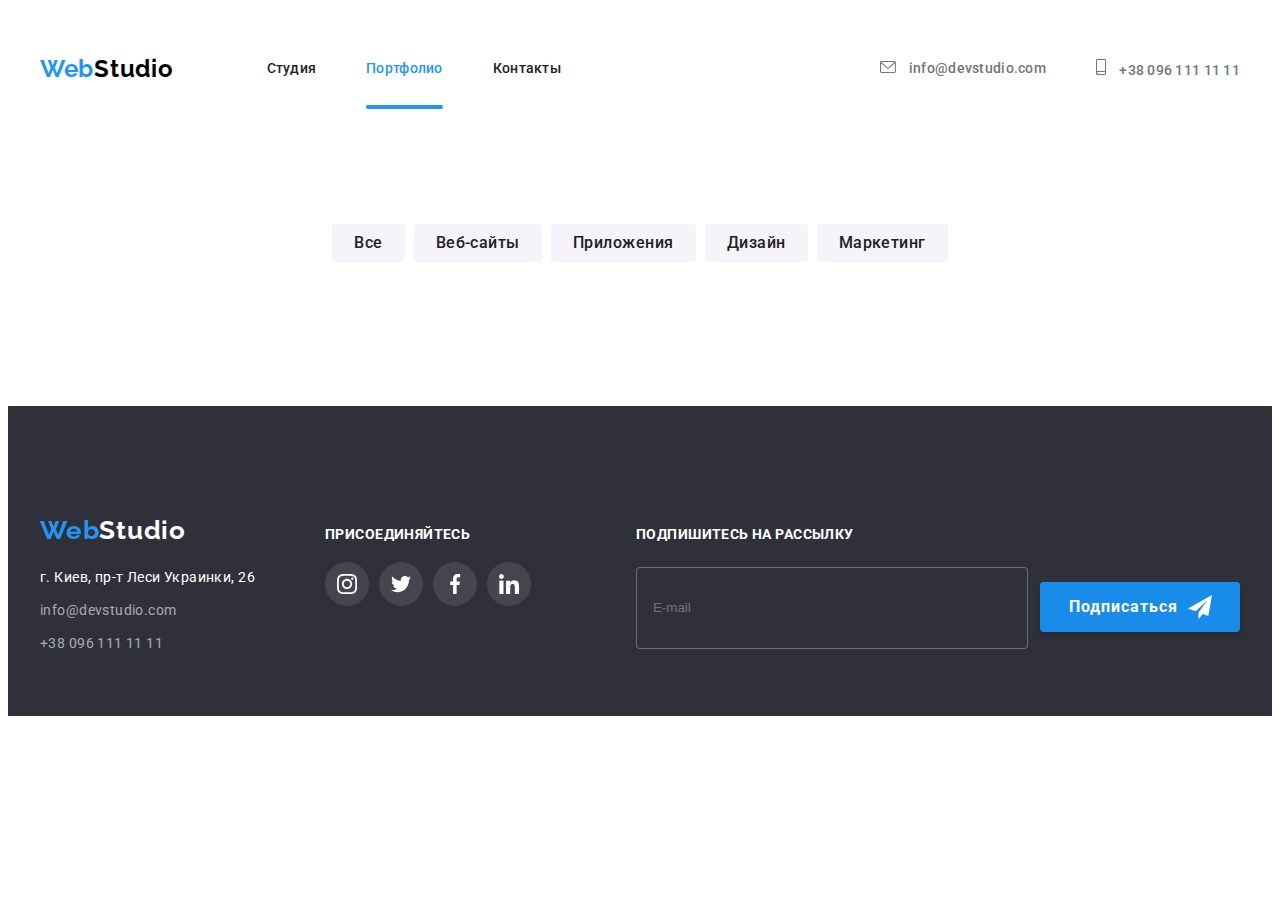
==== commit 185af3bc: "portfolio filters are done" ====
--- a/portfolio.html
+++ b/portfolio.html
@@ -145,8 +145,9 @@
               <button class="filters__button" type="button">Маркетинг</button>
             </li>
           </ul>
-
-          <h1 class="visually-hidden">Портфолио</h1>
+<!--
+
+   <h1 class="visually-hidden">Портфолио</h1>
           <ul class="cards link">
             <li class="cards__item">
               <article class="cards__article">
@@ -348,7 +349,11 @@
             </li>
           </ul>
         </div>
+        -->
       </section>
+
+
+         
     </main>
     <footer class="footer">
       <div class="container footer__info">
@@ -357,7 +362,7 @@
             ><span class="logo-footer__text">Web</span>Studio</a
           >
           <address class="address">
-            <ul class="list">
+            <ul class="address__list list">
               <li class="address__item">
                 <a
                   class="address__link link"
@@ -439,7 +444,7 @@
           </form>
         </div>
       </div>
-    </footer>
+    </footer> 
        <script src="./js/mobile-menu.js"></script>
   </body>
 </html>
--- a/css/main.min.css
+++ b/css/main.min.css
@@ -1,3 +1,3 @@
 :root{--main-font: "Roboto", sans-serif;--logo-font: "Raleway", sans-serif;--logo-color: #2196f3;--title-color: #212121;--font-description: #757575;--body-background-color: #ffffff;--hero-background-color: #2f303a;--button-accent-color: #188ce8;--button-section-background-color: #f5f4fa;--box-shadow-card-team: 0px 1px 3px rgba(0, 0, 0, 0.12),
-    0px 1px 1px rgba(0, 0, 0, 0.14), 0px 2px 1px rgba(0, 0, 0, 0.2);--border-radius-card-team: 0px 0px 4px 4px;--header-border: #ececec;--icon-color: #afb1b8}.link{text-decoration:none}.list{list-style:none;margin:0;padding:0}.address{font-style:normal}h1,h2,h3,p{margin:0;padding:0}ul,ol{margin:0;padding:0}img{display:block;max-width:100%}.visually-hidden{position:absolute;width:1px;height:1px;margin:-1px;border:0;padding:0;white-space:nowrap;clip-path:inset(100%);clip:rect(0 0 0 0);overflow:hidden}.container{width:100%;padding-left:15px;padding-right:15px}@media screen and (min-width: 480px){.container{width:480px;margin:0 auto}}@media screen and (min-width: 768px){.container{width:768px}}@media screen and (min-width: 1200px){.container{width:1200px}}.backdrop{position:fixed;top:0;left:0;width:100vw;height:100vh;background-color:rgba(0,0,0,0.2);opacity:1;transition:opacity 250ms cubic-bezier(0.4, 0, 0.2, 1),visibility 250ms cubic-bezier(0.4, 0, 0.2, 1)}.is-hidden{opacity:0;visibility:hidden;pointer-events:none}.backdrop.is-hidden .modal{transform:scale(0.9) translate(-50%, -50%)}@media screen and (max-width: 768px){.backdrop{position:fixed;top:0;left:0;padding:93px 15px;width:100vw;height:100vh;background-color:rgba(0,0,0,0.2);opacity:1;transition:opacity 250ms cubic-bezier(0.4, 0, 0.2, 1),visibility 250ms cubic-bezier(0.4, 0, 0.2, 1)}.modal{padding:40px;position:relative;top:50%;left:50%;max-width:450px;max-height:609px;background-color:#fff;transform:scale(1) translate(-50%, -50%);transition:transform 250ms cubic-bezier(0.4, 0, 0.2, 1)}.user-terms{display:flex;margin:0 auto;align-items:center;font-family:var(--main-font);font-weight:400;font-size:12px;line-height:1.17;letter-spacing:0.03em;color:#757575}.user-terms::before{content:"";display:block;width:16px;height:15px;margin-right:7px;border:2px solid var(--title-color);border-radius:2px;cursor:pointer}.modal-form__check:checked+.user-terms::before{background-image:url("../images/SVG/icon-check.svg");border:var(--logo-color);background-position:center}.modal-form__check:focus+.user-terms::before{outline:1px solid var(--logo-color);border:rgba(33,150,243,0)}.link-user-terms{font-family:var(--main-font);font-weight:400;font-size:12px;line-height:1.17;letter-spacing:0.03em;text-decoration-line:underline;color:var(--logo-color)}}.modal__close-btn{position:absolute;top:8px;right:8px;width:30px;height:30px;background:#ffffff;border:1px solid rgba(0,0,0,0.1);border-radius:50%;cursor:pointer}.modal__close-btn:hover,.modal__close-btn:focus{fill:var(--logo-color)}.modal-form{display:flex;flex-direction:column;font-family:var(--main-font);font-weight:400;font-size:12px;line-height:1.16;letter-spacing:0.01em;color:#757575}.modal-form__heading{font-family:var(--main-font);font-weight:700;font-size:20px;line-height:1.15;text-align:center;letter-spacing:0.03em;color:#212121;margin-bottom:12px}.modal-form__wrapper{position:relative;display:block;margin-top:4px}.modal-form__label{margin-bottom:10px}.modal-form__comments{margin-bottom:20px}.modal-form__input{width:100%;height:40px;padding-left:42px;border:1px solid rgba(33,33,33,0.2);border-radius:4px;transition-property:border-color;transition-duration:250ms;transition-timing-function:cubic-bezier(0.4, 0, 0.2, 1)}.modal-form__input:focus{outline:none;border-color:var(--logo-color)}.modal-form__icon{position:absolute;top:50%;left:15px;transform:translateY(-50%);transition-property:fill;transition-duration:250ms;transition-timing-function:cubic-bezier(0.4, 0, 0.2, 1)}.modal-form__input:focus+.modal-form__icon{fill:var(--logo-color)}.modal-form__message{width:100%;height:120px;margin-top:4px;padding:12px 16px;border:1px solid rgba(33,33,33,0.2);border-radius:4px;resize:none}.modal-form__message::placeholder{font-family:var(--main-font);font-weight:400;font-size:12px;line-height:1.16;letter-spacing:0.01em;color:rgba(117,117,117,0.5);transition-property:border-color;transition-duration:250ms;transition-timing-function:cubic-bezier(0.4, 0, 0.2, 1)}.modal-form__message:focus{outline:none;border-color:var(--logo-color)}.modal-form-btn{align-self:center;background-color:var(--button-accent-color);border:none;border-radius:4px;box-shadow:0px 4px 4px rgba(0,0,0,0.15);padding-top:10px;padding-bottom:10px;padding-left:56px;padding-right:55px;margin-top:30px;font-family:var(--main-font);font-weight:700;font-size:16px;line-height:1.87;cursor:pointer;align-items:center;text-align:center;letter-spacing:0.06em;color:var(--body-background-color)}.modal-form-btn:hover,.modal-form-btn:focus{outline:none}.social-list{display:flex;align-items:center;justify-content:space-between}.social-list__icon{width:20px;height:20px;align-items:center;justify-content:center;transition-property:fill;transition-duration:250ms;transition-timing-function:cubic-bezier(0.4, 0, 0.2, 1)}.social-list__link{display:flex;align-items:center;justify-content:center;width:44px;height:44px;border-radius:50%;background-color:var(--body-background-color);fill:var(--icon-color);transition-property:background-color;transition-duration:250ms;transition-timing-function:cubic-bezier(0.4, 0, 0.2, 1)}.social-list__link:hover,.social-list__link:focus{background-color:var(--logo-color)}.social-list__link:hover .social-list__icon,.social-list__link:focus .social-list__icon{fill:var(--body-background-color)}.logo_light-theme{color:var(--logo-color)}.logo{font-family:var(--logo-font);font-weight:700;font-size:24px;line-height:1.17;letter-spacing:0.03em;color:#000000}@media screen and (max-width: 768px){.navigation__list{display:none}.contacts__list{display:none}.burger-btn{border:none;padding:0;background-color:transparent}.burger-btn__icon{width:24px;height:16px}.burger-btn:hover .burger-btn__icon,.burger-btn:focus .burger-btn__icon,.burger-btn__icon .burger-btn:hover,.burger-btn__icon .burger-btn:focus{fill:var(--logo-color);cursor:pointer}.header .container{display:flex;align-items:center;justify-content:space-between;padding-top:16px;padding-bottom:16px}.mobile-menu{position:fixed;width:100vw;height:100vh;max-width:480px;left:50%;top:0%;background-color:#fff;padding:48px 40px;transform:translateX(-50%);opacity:0;visibility:hidden;pointer-events:none;transition:opacity 250ms linear, visibility 250ms linear}.mobile-menu.is-open{display:flex;flex-direction:column;justify-content:space-between;opacity:1;visibility:visible;pointer-events:auto;transition:opacity 250ms linear, visibility 250ms linear}.mobile-menu__close-btn{position:absolute;top:21px;right:25px;width:40px;height:40px;cursor:pointer;background-color:transparent;border:0}.mobile-menu__close-btn:hover,.mobile-menu__close-btn:focus{fill:var(--logo-color)}.mobile-menu__link{font-family:var(--main-font);font-weight:500;font-size:40px;line-height:1.18;letter-spacing:0.02em;color:var(--title-color)}.mobile-menu__item:not(:last-child){margin-bottom:32px}.modile-menu_contacts-list{display:flex}.mobile-menu__contacts-item:not(:last-child){margin-bottom:32px}.mobile-menu__contacts-tel{font-family:var(--main-font);font-weight:500;font-size:34px;line-height:1.18;letter-spacing:0.02em;color:#2196f3}.mobile-menu__contacts-mail{font-family:var(--main-font);font-weight:500;font-size:24px;line-height:1.17;letter-spacing:0.02em;color:#757575}.mobile-menu__social-item{display:inline-flex}.mobile-menu__social-link{font-family:var(--main-font);font-weight:500;font-size:18px;line-height:1.23;letter-spacing:0.02em;color:#2196f3}.mobile-menu__social-item{border-right:1px solid rgba(33,33,33,0.2)}.mobile-menu__social-item:last-child{border-right:none}.mobile-menu__social-item:not(:last-child){margin-right:10px;padding-right:10px}.mobile-menu__item:hover,.mobile-menu__item:focus{color:var(--logo-color);cursor:pointer}.mobile-menu__item .current{color:var(--logo-color)}}@media screen and (min-width: 768px){.burger-btn,.mobile-menu,.mobile-menu__contacts-list,.mobile-menu__social-list{display:none}.header .container{display:flex;justify-content:space-between;height:80px;padding-top:21px;padding-bottom:21px}.logo{margin-right:88px}.navigation,.navigation__list,.navigation__item{display:flex;align-items:center}.navigation__item:not(:last-child){margin-right:50px}.contacts__list,.contacts__item{display:flex;flex-direction:column;justify-content:space-between}.contacts__link{font-family:var(--main-font);font-weight:500;font-size:12px;line-height:1.17;letter-spacing:0.02em;color:#757575}.navigation__link{font-family:var(--main-font);font-weight:500;font-size:14px;line-height:1.15;letter-spacing:0.02em;color:#212121}.navigation__link{position:relative;font-family:var(--main-font);font-weight:500;font-size:14px;line-height:1.14;letter-spacing:0.02em;color:var(--title-color);padding:32px 0px;transition-property:color;transition-duration:250ms;transition-timing-function:cubic-bezier(0.4, 0, 0.2, 1)}.navigation__item .navigation__link:hover,.navigation__item .navigation__link:focus{color:var(--logo-color);cursor:pointer}.navigation__item .navigation__link.current{color:var(--logo-color)}.current.navigation__link::after{position:absolute;content:"";display:block;width:100%;height:4px;border-radius:4px;background-color:var(--logo-color);bottom:0;left:0}}@media screen and (min-width: 1200px){.logo{margin-right:93px}.contacts__list{margin-left:auto}.contacts__list{display:flex;flex-direction:row}.contacts__list,.contacts__item,.navigation__item,.navigation{align-items:center}.contacts__item+.contacts__item{margin-left:50px}}.contacts__link{align-items:center;font-family:var(--main-font);font-weight:500;font-size:14px;line-height:1.14;letter-spacing:0.02em;color:var(--font-description);transition-property:color;transition-duration:250ms;transition-timing-function:cubic-bezier(0.4, 0, 0.2, 1)}.contacts__link:focus .auth-icon,.contacts__link:hover .auth-icon,.contacts__link:hover,.contacts__link:focus{color:var(--logo-color);fill:var(--logo-color);cursor:pointer}.contacts__mail-icon{height:12px;width:16px;margin-right:10px;fill:var(--font-description);transition-property:fill;transition-duration:250ms;transition-timing-function:cubic-bezier(0.4, 0, 0.2, 1)}.contacts__icon-smartphone{height:16px;width:10px;margin-right:10px;fill:var(--font-description);transition-property:fill;transition-duration:250ms;transition-timing-function:cubic-bezier(0.4, 0, 0.2, 1)}@media screen and (max-width: 768px){.hero{max-width:480px;background-image:linear-gradient(rgba(47,48,58,0.4), rgba(47,48,58,0.4)),url("../images/hero/hero-480x400.jpg");background-repeat:no-repeat;background-size:cover;background-color:var(--hero-background-color);padding-top:118px;padding-bottom:118px;margin:0 auto}}@media screen and (max-width: 768px) and (min-device-pixel-ratio: 2), screen and (max-width: 768px) and (-webkit-min-device-pixel-ratio: 2), screen and (max-width: 768px) and (min-resolution: 192dpi), screen and (max-width: 768px) and (min-resolution: 2dppx){.hero{background-image:url("../images/hero/hero-480x400@2x.jpg")}}@media screen and (max-width: 768px){.hero .container{text-align:center}.hero__title{margin-left:auto;margin-right:auto;margin-bottom:30px;max-width:360px;font-family:var(--main-font);font-weight:900;font-size:26px;line-height:1.62;text-align:center;letter-spacing:0.06em;text-transform:uppercase;color:var(--body-background-color)}}@media screen and (min-width: 768px){.hero{max-width:768px;background-image:linear-gradient(rgba(47,48,58,0.4), rgba(47,48,58,0.4)),url("../images/hero/hero-768x400.jpg");background-repeat:no-repeat;background-size:cover;background-color:var(--hero-background-color);padding-top:118px;padding-bottom:118px;margin:0 auto}}@media screen and (min-width: 768px) and (min-device-pixel-ratio: 2), screen and (min-width: 768px) and (-webkit-min-device-pixel-ratio: 2), screen and (min-width: 768px) and (min-resolution: 192dpi), screen and (min-width: 768px) and (min-resolution: 2dppx){.hero{background-image:url("../images/hero/hero-768x400@2x.jpg")}}@media screen and (min-width: 768px){.hero .container{text-align:center}.hero__title{margin-left:auto;margin-right:auto;margin-bottom:30px;max-width:360px;font-family:var(--main-font);font-weight:900;font-size:26px;line-height:1.62;text-align:center;letter-spacing:0.06em;text-transform:uppercase;color:var(--body-background-color)}}@media screen and (min-width: 1200px){.hero{max-width:100vw;background-image:linear-gradient(rgba(47,48,58,0.4), rgba(47,48,58,0.4)),url("../images/hero/hero-1600x600.jpg");background-repeat:no-repeat;background-size:cover;background-color:var(--hero-background-color);padding-top:200px;padding-bottom:200px;margin:0 auto}}@media screen and (min-width: 1200px) and (min-device-pixel-ratio: 2), screen and (min-width: 1200px) and (-webkit-min-device-pixel-ratio: 2), screen and (min-width: 1200px) and (min-resolution: 192dpi), screen and (min-width: 1200px) and (min-resolution: 2dppx){.hero{background-image:url("../images/hero/hero-1600x600@2x.jpg")}}@media screen and (min-width: 1200px){.hero .container{text-align:center}.hero__title{max-width:696px;margin-left:auto;margin-right:auto;margin-bottom:30px;font-family:var(--main-font);font-weight:900;font-size:44px;line-height:1.36;text-align:center;letter-spacing:0.06em;text-transform:uppercase;color:var(--body-background-color)}}.hero__button{border-radius:4px;box-shadow:0px 4px 4px rgba(0,0,0,0.15);min-width:200px;padding:10px 32px;border:0px;font-family:var(--main-font);font-weight:700;font-size:16px;line-height:1.87;outline:none;cursor:pointer;align-items:center;text-align:center;letter-spacing:0.06em;background-color:var(--logo-color);color:var(--body-background-color)}.hero__button:hover,.hero__button:focus{background:var(--button-accent-color)}.benefits__icon{width:70px;height:70px}@media screen and (max-width: 767px){.benefits{padding-top:60px;padding-bottom:60px}.benefits__thumb{display:flex;max-width:450px;height:120px;justify-content:center;align-items:center;margin-bottom:30px;background:var(--button-section-background-color)}.benefits__description{margin-bottom:30px}.benefits__title{text-align:center}.benefits__title{margin-bottom:20px;font-family:var(--main-font);font-weight:700;font-size:14px;line-height:1.14;letter-spacing:0.03em;text-transform:uppercase;color:var(--title-color)}.benefits__description{font-family:var(--main-font);font-weight:400;font-size:14px;line-height:1.71;letter-spacing:0.03em;color:var(--font-description)}}@media screen and (min-width: 768px){.benefits{padding-top:60px;padding-bottom:60px}.benefits__thumb{display:flex;justify-content:center;align-items:center;margin-bottom:30px;background:var(--button-section-background-color);max-width:354px;height:120px}.benefits__list{display:flex;flex-wrap:wrap;margin-left:-30px;margin-top:-30px;margin-right:0px;margin-bottom:0px;padding:0px}.benefits__item{margin-left:30px;margin-top:30px;flex-basis:calc(100% / 2 - 30px)}.benefits__title{margin-bottom:20px;font-family:var(--main-font);font-weight:700;font-size:14px;line-height:1.14;letter-spacing:0.03em;text-transform:uppercase;color:var(--title-color)}.benefits__description{font-family:var(--main-font);font-weight:400;font-size:14px;line-height:1.71;letter-spacing:0.03em;color:var(--font-description)}}@media screen and (min-width: 1200px){.benefits{padding-top:94px;padding-bottom:94px}.benefits__list{display:flex;margin-left:-30px;margin-top:-30px;margin-right:0px;margin-bottom:0px;padding:0px}.benefits__thumb{width:270px;height:120px;display:flex;justify-content:center;align-items:center;margin-bottom:30px;background:var(--button-section-background-color);border-radius:4px}.benefits__item{display:flex;flex-wrap:wrap;margin-left:30px;flex-basis:calc(100% / 4 - 30px)}.benefits__title{margin-bottom:20px;font-family:var(--main-font);font-weight:700;font-size:14px;line-height:1.14;letter-spacing:0.03em;text-transform:uppercase;color:var(--title-color)}.benefits__description{font-family:var(--main-font);font-weight:400;font-size:14px;line-height:1.71;letter-spacing:0.03em;color:var(--font-description)}}@media screen and (max-width: 1200px){.servises{display:none}}@media screen and (min-width: 1200px){.servises{padding-bottom:94px}.servises__title{margin-bottom:50px;font-family:var(--main-font);font-weight:700;font-size:36px;line-height:1.17;text-align:center;letter-spacing:0.03em;color:var(--title-color)}.servises__list{display:flex;margin-left:-30px}.servises__item{display:flex;flex-wrap:wrap;margin-left:30px;flex-basis:calc(100% / 3 - 30px)}.servises__wrapper{position:relative}.servises__name{position:absolute;left:0;bottom:0;padding-top:27px;padding-bottom:27px;width:100%;height:70px;font-family:var(--main-font);font-weight:700;font-size:14px;line-height:1.15;text-align:center;letter-spacing:0.03em;text-transform:uppercase;color:#fff;background-color:rgba(47,48,58,0.8)}}.team{background:var(--button-section-background-color);padding-top:60px;padding-bottom:60px}.team__title{margin-bottom:30px;font-family:var(--main-font);font-weight:700;font-size:28px;line-height:1.18;text-align:center;letter-spacing:0.03em;color:var(--title-color)}.team__card{background:var(--body-background-color);box-shadow:var(--box-shadow-card-team);border-radius:var(--border-radius-card-team);text-align:center}.team__name{margin-bottom:10px;font-family:var(--main-font);font-weight:500;font-size:16px;line-height:1.18;letter-spacing:0.03em;color:var(--title-color)}.team__profession{margin-bottom:16px;font-family:var(--main-font);font-weight:400;font-size:16px;line-height:1.18;letter-spacing:0.03em;color:var(--font-description)}.social-list{justify-content:center}@media screen and (max-width: 768px){.team__item:not(:last-child){margin-bottom:30px}.team__description{padding-top:30px;padding-bottom:24px;margin-left:auto;margin-right:auto}}@media screen and (min-width: 768px){.team__list{display:flex;flex-wrap:wrap;margin-left:-30px;margin-top:-30px;margin-right:0;margin-bottom:0}.team__item{margin-left:30px;margin-top:30px;flex-basis:calc(100% / 2 - 30px)}.team__card{width:354px}.team__description{padding-top:30px;padding-bottom:24px;padding-left:74px;padding-right:74px;margin-left:auto;margin-right:auto}}@media screen and (min-width: 1200px){.team{background:var(--button-section-background-color);padding-top:94px;padding-bottom:94px}.team__title{margin-bottom:50px;font-family:var(--main-font);font-weight:700;font-size:36px;line-height:1.17;text-align:center;letter-spacing:0.03em;color:var(--title-color)}.team__list{display:flex;margin-left:-30px}.team__item{display:flex;flex-wrap:wrap;margin-left:30px;flex-basis:calc(100% / 4 - 30px)}.team__description{padding-top:30px;padding-bottom:30px;padding-left:32px;padding-right:32px;margin-left:auto;margin-right:auto}.team__card{width:270px}}@media screen and (max-width: 1200px){.clients{padding-top:60px;padding-bottom:60px}.clients__title{font-family:var(--main-font);font-weight:700;font-size:28px;line-height:1.18;text-align:center;letter-spacing:0.03em;color:var(--title-color);margin-bottom:50px}}@media screen and (max-width: 768px){.clients__list{display:flex;flex-wrap:wrap;justify-content:center;margin-left:-30px;margin-top:-30px}.clients__item{display:flex;margin-left:30px;margin-top:30px;flex-basis:calc(100% / 2 - 30px)}.clients__icon{display:flex;border:1px solid #afb1b8;box-sizing:border-box;border-radius:4px;width:210px;height:92px;justify-content:center;align-items:center;cursor:pointer;transition-property:border;transition-duration:250ms;transition-timing-function:cubic-bezier(0.4, 0, 0.2, 1)}.clients__icon{fill:var(--icon-color);transition-property:fill;transition-duration:250ms}.clients__item:hover .clients__icon,.clients__item:focus .clients__icon{border:1px solid var(--logo-color);fill:var(--logo-color)}}@media screen and (min-width: 768px){.clients__list{display:flex;flex-wrap:wrap;justify-content:center;margin-left:-30px;margin-top:-30px}.clients__item{display:flex;margin-left:30px;margin-top:30px;flex-basis:calc(100% / 3 - 30px)}.clients__icon{display:flex;border:1px solid #afb1b8;box-sizing:border-box;border-radius:4px;width:226px;height:92px;justify-content:center;align-items:center;cursor:pointer;transition-property:border;transition-duration:250ms;transition-timing-function:cubic-bezier(0.4, 0, 0.2, 1)}.clients__icon{fill:var(--icon-color);transition-property:fill;transition-duration:250ms}.clients__item:hover .clients__icon,.clients__item:focus .clients__icon{border:1px solid var(--logo-color);fill:var(--logo-color)}}@media screen and (min-width: 1200px){.clients{padding-top:94px;padding-bottom:94px}.clients__title{font-family:var(--main-font);font-weight:700;font-size:36px;line-height:1.17;text-align:center;letter-spacing:0.03em;color:var(--title-color);margin-bottom:50px}.clients__list{display:flex;flex-wrap:wrap}.clients__item{display:flex;flex-basis:auto}.clients__icon{display:flex;border:1px solid #afb1b8;box-sizing:border-box;border-radius:4px;width:170px;height:90px;justify-content:center;align-items:center;cursor:pointer;transition-property:border;transition-duration:250ms;transition-timing-function:cubic-bezier(0.4, 0, 0.2, 1)}.clients__icon{fill:var(--icon-color);transition-property:fill;transition-duration:250ms}.clients__item:hover .clients__icon,.clients__item:focus .clients__icon{border:1px solid var(--logo-color);fill:var(--logo-color)}}.footer{background-color:var(--hero-background-color)}.footer__info{display:flex;align-items:baseline;padding-top:60px;padding-bottom:60px}.logo-footer{margin-bottom:20px;display:inline-block;font-family:var(--logo-font);font-weight:700;font-size:26px;line-height:1.19;letter-spacing:0.03em;color:var(--body-background-color)}.logo-footer__text{color:var(--logo-color)}.address__item:not(:last-child){margin-bottom:9px}.address__contacts{transition-property:color;transition-duration:250ms;transition-timing-function:cubic-bezier(0.4, 0, 0.2, 1)}.address__link{font-family:var(--main-font);font-weight:400;font-size:14px;line-height:1.71;letter-spacing:0.03em;color:var(--body-background-color)}.address__contacts{font-family:var(--main-font);font-weight:400;font-size:14px;line-height:1.71;letter-spacing:0.03em;color:rgba(255,255,255,0.6)}.address__contacts:hover,.address__contacts:focus{color:var(--logo-color)}.address-wrapper{display:inline-block}.join-us{display:inline-block;margin-left:70px}.footer-social-list{display:flex}.footer-social-list__link{display:flex;align-items:center;justify-content:center;width:44px;height:44px;border-radius:50px;background-color:rgba(255,255,255,0.1);transition-property:background-color;transition-duration:250ms;transition-timing-function:cubic-bezier(0.4, 0, 0.2, 1)}.footer-social-list__link:focus,.footer-social-list__link:hover{background-color:var(--logo-color)}.footer-social-list__item:not(:last-child){margin-right:10px}.footer-social-list__icon{width:20px;height:20px;fill:white}.join-us__title{display:inline-block;font-family:var(--main-font);font-weight:700;font-size:14px;line-height:1.15;letter-spacing:0.03em;text-transform:uppercase;color:var(--body-background-color);margin-bottom:20px}.mailing{margin-left:93px;display:flex;flex-direction:column;margin-left:auto}.mailing__title{display:block;font-family:var(--main-font);font-weight:700;font-size:14px;line-height:1.15;letter-spacing:0.03em;text-transform:uppercase;color:#ffffff;margin-bottom:20px}.mailing__form{display:flex;align-items:stretch}.mailing__form::placeholder{display:flex;font-family:var(--main-font);font-weight:400;font-size:16px;line-height:1.25x;letter-spacing:0.03em;color:rgba(255,255,255,0.6)}.mailing__input{display:flex;width:358px;height:50px;padding:15px 16px;outline:none;color:#fff;border:1px solid rgba(255,255,255,0.3);border-radius:4px;background:#2f303a}.mailing__form-btn{display:flex;background-color:var(--button-accent-color);border:none;min-width:200px;height:50px;border-radius:4px;box-shadow:0px 4px 4px rgba(0,0,0,0.15);padding-top:10px;padding-bottom:10px;padding-left:29px;margin-left:12px;font-family:var(--main-font);font-weight:700;font-size:16px;line-height:1.87;cursor:pointer;align-items:center;text-align:center;letter-spacing:0.06em;color:var(--body-background-color)}.send-btm{margin-left:10px}@media screen and (max-width: 768px){.footer__info{display:flex;flex-wrap:wrap;justify-content:center}.logo-footer{display:flex;justify-content:center;margin-bottom:20px;font-family:var(--logo-font);font-weight:700;font-size:24px;line-height:1.17;letter-spacing:0.03em;color:var(--body-background-color)}.logo-footer__text{color:var(--logo-color)}.address__list{display:flex;flex-direction:column;align-items:center;margin-bottom:60px;width:100vw}.join-us{margin-left:0px}.join-us__title{text-align:center;width:100vw}.footer-social-list{display:flex;justify-content:center;align-items:center;margin-bottom:60px}.mailing__title{text-align:center;margin-bottom:20px}.mailing__form{display:flex;flex-wrap:wrap}.mailing__input{margin-bottom:20px;width:100%}.mailing__form-btn{display:flex;align-items:center;justify-content:center;margin:0 auto}.send-btm{margin-left:10px}}@media screen and (min-width: 768px){.footer__info{display:flex;flex-wrap:wrap;justify-content:center}.address-wrapper{text-align:center;margin-right:165px}.mailing{margin-left:0px;margin-top:60px}.mailing__title{margin:0 auto;margin-bottom:20px}.mailing__form{display:flex;flex-direction:column;align-items:center}.mailing__form-btn{margin-top:20px;margin-left:0px}}@media screen and (min-width: 1200px){.footer{background-color:var(--hero-background-color)}.footer__info{display:flex;align-items:baseline;padding-top:60px;padding-bottom:60px}.logo-footer{margin-bottom:20px;display:inline-block;font-family:var(--logo-font);font-weight:700;font-size:26px;line-height:1.19;letter-spacing:0.03em;color:var(--body-background-color)}.logo-footer__text{color:var(--logo-color)}.address__item:not(:last-child){margin-bottom:9px}.address__contacts{transition-property:color;transition-duration:250ms;transition-timing-function:cubic-bezier(0.4, 0, 0.2, 1)}.address__link{font-family:var(--main-font);font-weight:400;font-size:14px;line-height:1.71;letter-spacing:0.03em;color:var(--body-background-color)}.address__contacts{font-family:var(--main-font);font-weight:400;font-size:14px;line-height:1.71;letter-spacing:0.03em;color:rgba(255,255,255,0.6)}.address__contacts:hover,.address__contacts:focus{color:var(--logo-color)}.address-wrapper{display:inline-block;text-align:left;margin-right:0px}.join-us{display:inline-block;margin-left:70px}.footer-social-list{display:flex}.footer-social-list__link{display:flex;align-items:center;justify-content:center;width:44px;height:44px;border-radius:50px;background-color:rgba(255,255,255,0.1);transition-property:background-color;transition-duration:250ms;transition-timing-function:cubic-bezier(0.4, 0, 0.2, 1)}.footer-social-list__link:focus,.footer-social-list__link:hover{background-color:var(--logo-color)}.footer-social-list__item:not(:last-child){margin-right:10px}.footer-social-list__icon{width:20px;height:20px;fill:white}.join-us__title{display:inline-block;font-family:var(--main-font);font-weight:700;font-size:14px;line-height:1.15;letter-spacing:0.03em;text-transform:uppercase;color:var(--body-background-color);margin-bottom:20px}.mailing{margin-left:93px;display:flex;flex-direction:column;margin-left:auto}.mailing__title{display:block;font-family:var(--main-font);font-weight:700;font-size:14px;line-height:1.15;letter-spacing:0.03em;text-transform:uppercase;color:#ffffff;margin-bottom:20px;margin-left:0px}.mailing__form{display:flex;align-items:baseline;flex-direction:row}.mailing__form::placeholder{display:flex;font-family:var(--main-font);font-weight:400;font-size:16px;line-height:1.25x;letter-spacing:0.03em;color:rgba(255,255,255,0.6)}.mailing__input{display:flex;width:358px;height:50px;padding:15px 16px;outline:none;color:#fff;border:1px solid rgba(255,255,255,0.3);border-radius:4px;background:#2f303a}.mailing__form-btn{display:flex;background-color:var(--button-accent-color);border:none;min-width:200px;height:50px;border-radius:4px;box-shadow:0px 4px 4px rgba(0,0,0,0.15);padding-top:10px;padding-bottom:10px;padding-left:29px;margin-left:12px;font-family:var(--main-font);font-weight:700;font-size:16px;line-height:1.87;cursor:pointer;align-items:center;text-align:center;letter-spacing:0.06em;color:var(--body-background-color)}.send-btm{margin-left:10px}}.header.portfolio{border-bottom:1px solid var(--header-border)}.link li{list-style:none}.filters{padding-top:94px;padding-bottom:94px}.filters__list{display:flex;justify-content:center;margin-bottom:50px}.filters__item:not(:last-child){margin-right:9px}.filters__button{padding:6px 22px;border-radius:4px;font-family:var(--main-font);font-weight:500;font-size:16px;line-height:1.62;text-align:center;letter-spacing:0.03em;color:var(--title-color);background:var(--button-section-background-color);border-color:var(--button-section-background-color);cursor:pointer;border-style:none;transition-property:background-color, color, border-color;transition-duration:250ms;transition-timing-function:cubic-bezier(0.4, 0, 0.2, 1)}.filters__button:hover,.filters__button:focus{background:var(--logo-color);color:var(--body-background-color);border-color:var(--logo-color);box-shadow:0px 3px 1px rgba(0,0,0,0.1),0px 1px 2px rgba(0,0,0,0.08),0px 2px 2px rgba(0,0,0,0.12)}.cards{display:flex;flex-wrap:wrap;margin-left:-30px;margin-top:-30px;margin-right:0;margin-bottom:0}.cards__item{display:flex;margin-left:30px;margin-top:30px;flex-basis:calc(100% / 3 - 30px)}.cards__description{padding-top:20px;padding-bottom:20px;padding-right:24px;padding-left:24px;border:1px solid #eeeeee;box-sizing:border-box}.cards__title{font-family:var(--main-font);font-weight:700;font-size:18px;line-height:2;letter-spacing:0.06em;color:var(--title-color)}.cards__filter{font-family:Roboto;font-style:normal;font-weight:normal;font-size:16px;line-height:30px;letter-spacing:0.03em;color:var(--font-description)}.cards__wrapper{position:relative;overflow:hidden}.cards__wrapper .cards__overlay{position:absolute;left:0px;bottom:0px;height:100%;width:100%;padding-left:24px;padding-right:24px;padding-top:63px;font-family:var(--main-font);font-weight:normal;font-size:18px;line-height:1.56;letter-spacing:0.03em;color:#ffffff;background-color:rgba(33,150,243,0.9);transform:translateY(100%);opacity:0;transition:transform 250ms cubic-bezier(0.4, 0, 0.2, 1),opacity 250ms cubic-bezier(0.4, 0, 0.2, 1)}.cards__article:focus,.cards__article:hover{background:#ffffff;box-shadow:0px 1px 1px rgba(0,0,0,0.12),0px 4px 4px rgba(0,0,0,0.06),1px 4px 6px rgba(0,0,0,0.16)}.cards__article:focus:hover .cards__overlay,.cards__article:focus:focus .cards__overlay,.cards__article:hover:hover .cards__overlay,.cards__article:hover:focus .cards__overlay{transform:translateY(0%);opacity:1}
+    0px 1px 1px rgba(0, 0, 0, 0.14), 0px 2px 1px rgba(0, 0, 0, 0.2);--border-radius-card-team: 0px 0px 4px 4px;--header-border: #ececec;--icon-color: #afb1b8}.link{text-decoration:none}.list{list-style:none;margin:0;padding:0}.address{font-style:normal}h1,h2,h3,p{margin:0;padding:0}ul,ol{margin:0;padding:0}img{display:block;max-width:100%}.visually-hidden{position:absolute;width:1px;height:1px;margin:-1px;border:0;padding:0;white-space:nowrap;clip-path:inset(100%);clip:rect(0 0 0 0);overflow:hidden}.container{width:100%;padding-left:15px;padding-right:15px}@media screen and (min-width: 480px){.container{width:480px;margin:0 auto}}@media screen and (min-width: 768px){.container{width:768px}}@media screen and (min-width: 1200px){.container{width:1200px}}.is-hidden{opacity:0;visibility:hidden;pointer-events:none}.backdrop.is-hidden .modal{transform:scale(0.9) translate(-50%, -50%)}@media screen and (max-width: 768px){.backdrop{position:fixed;top:0;left:0;padding:93px 15px;width:100vw;height:100vh;background-color:rgba(0,0,0,0.2);opacity:1;transition:opacity 250ms cubic-bezier(0.4, 0, 0.2, 1),visibility 250ms cubic-bezier(0.4, 0, 0.2, 1)}}@media screen and (min-width: 768px){.backdrop{position:fixed;top:0;left:0;padding:208px 159px;width:100vw;height:100vh;background-color:rgba(0,0,0,0.2);opacity:1;transition:opacity 250ms cubic-bezier(0.4, 0, 0.2, 1),visibility 250ms cubic-bezier(0.4, 0, 0.2, 1)}}@media screen and (max-width: 1200px){.modal{padding:40px;position:relative;top:50%;left:50%;max-width:450px;max-height:609px;background-color:#fff;transform:scale(1) translate(-50%, -50%);transition:transform 250ms cubic-bezier(0.4, 0, 0.2, 1)}.user-terms{display:flex;margin:0 auto;align-items:center;font-family:var(--main-font);font-weight:400;font-size:12px;line-height:1.17;letter-spacing:0.01em;color:#757575}.user-terms::before{content:"";display:block;width:16px;height:15px;margin-right:7px;border:2px solid var(--title-color);border-radius:2px;cursor:pointer}.modal-form__check:checked+.user-terms::before{background-image:url("../images/SVG/icon-check.svg");border:var(--logo-color);background-position:center}.modal-form__check:focus+.user-terms::before{outline:1px solid var(--logo-color);border:rgba(33,150,243,0)}.user-terms .link-user-terms{font-family:var(--main-font);font-weight:400;font-size:12px;line-height:1.17;letter-spacing:0.01em;text-decoration-line:underline;color:var(--logo-color)}}@media screen and (min-width: 1200px){.backdrop{position:fixed;top:0;left:0;width:100vw;height:100vh;background-color:rgba(0,0,0,0.2);opacity:1;transition:opacity 250ms cubic-bezier(0.4, 0, 0.2, 1),visibility 250ms cubic-bezier(0.4, 0, 0.2, 1)}.modal{padding:40px;position:absolute;top:50%;left:50%;width:528px;height:581px;background-color:#fff;transform:scale(1) translate(-50%, -50%);transition:transform 250ms cubic-bezier(0.4, 0, 0.2, 1)}}.modal__close-btn{position:absolute;top:8px;right:8px;width:30px;height:30px;background:#ffffff;border:1px solid rgba(0,0,0,0.1);border-radius:50%;cursor:pointer}.modal__close-btn:hover,.modal__close-btn:focus{fill:var(--logo-color)}.modal-form{display:flex;flex-direction:column;font-family:var(--main-font);font-weight:400;font-size:12px;line-height:1.16;letter-spacing:0.01em;color:#757575}.modal-form__heading{font-family:var(--main-font);font-weight:700;font-size:20px;line-height:1.15;text-align:center;letter-spacing:0.03em;color:#212121;margin-bottom:12px}.modal-form__wrapper{position:relative;display:block;margin-top:4px}.modal-form__label{margin-bottom:10px}.modal-form__comments{margin-bottom:20px}.modal-form__input{width:100%;height:40px;padding-left:42px;border:1px solid rgba(33,33,33,0.2);border-radius:4px;transition-property:border-color;transition-duration:250ms;transition-timing-function:cubic-bezier(0.4, 0, 0.2, 1)}.modal-form__input:focus{outline:none;border-color:var(--logo-color)}.modal-form__icon{position:absolute;top:50%;left:15px;transform:translateY(-50%);transition-property:fill;transition-duration:250ms;transition-timing-function:cubic-bezier(0.4, 0, 0.2, 1)}.modal-form__input:focus+.modal-form__icon{fill:var(--logo-color)}.modal-form__message{width:100%;height:120px;margin-top:4px;padding:12px 16px;border:1px solid rgba(33,33,33,0.2);border-radius:4px;resize:none}.modal-form__message::placeholder{font-family:var(--main-font);font-weight:400;font-size:12px;line-height:1.16;letter-spacing:0.01em;color:rgba(117,117,117,0.5);transition-property:border-color;transition-duration:250ms;transition-timing-function:cubic-bezier(0.4, 0, 0.2, 1)}.modal-form__message:focus{outline:none;border-color:var(--logo-color)}.modal-form-btn{align-self:center;background-color:var(--button-accent-color);border:none;border-radius:4px;box-shadow:0px 4px 4px rgba(0,0,0,0.15);padding-top:10px;padding-bottom:10px;padding-left:56px;padding-right:55px;margin-top:30px;font-family:var(--main-font);font-weight:700;font-size:16px;line-height:1.87;cursor:pointer;align-items:center;text-align:center;letter-spacing:0.06em;color:var(--body-background-color)}.modal-form-btn:hover,.modal-form-btn:focus{outline:none}.social-list{display:flex;align-items:center;justify-content:space-between}.social-list__icon{width:20px;height:20px;align-items:center;justify-content:center;transition-property:fill;transition-duration:250ms;transition-timing-function:cubic-bezier(0.4, 0, 0.2, 1)}.social-list__link{display:flex;align-items:center;justify-content:center;width:44px;height:44px;border-radius:50%;background-color:var(--body-background-color);fill:var(--icon-color);transition-property:background-color;transition-duration:250ms;transition-timing-function:cubic-bezier(0.4, 0, 0.2, 1)}.social-list__link:hover,.social-list__link:focus{background-color:var(--logo-color)}.social-list__link:hover .social-list__icon,.social-list__link:focus .social-list__icon{fill:var(--body-background-color)}.logo_light-theme{color:var(--logo-color)}.logo{font-family:var(--logo-font);font-weight:700;font-size:24px;line-height:1.17;letter-spacing:0.03em;color:#000000}@media screen and (max-width: 768px){.navigation__list{display:none}.contacts__list{display:none}.burger-btn{border:none;padding:0;background-color:transparent}.burger-btn__icon{width:24px;height:16px}.burger-btn:hover .burger-btn__icon,.burger-btn:focus .burger-btn__icon,.burger-btn__icon .burger-btn:hover,.burger-btn__icon .burger-btn:focus{fill:var(--logo-color);cursor:pointer}.header .container{display:flex;align-items:center;justify-content:space-between;padding-top:16px;padding-bottom:16px}.mobile-menu{position:fixed;width:100vw;height:100vh;max-width:480px;left:50%;top:0%;background-color:#fff;padding:48px 40px;transform:translateX(-50%);opacity:0;visibility:hidden;pointer-events:none;transition:opacity 250ms linear, visibility 250ms linear}.mobile-menu.is-open{display:flex;flex-direction:column;justify-content:space-between;opacity:1;visibility:visible;pointer-events:auto;transition:opacity 250ms linear, visibility 250ms linear}.mobile-menu__close-btn{position:absolute;top:21px;right:25px;width:40px;height:40px;cursor:pointer;background-color:transparent;border:0}.mobile-menu__close-btn:hover,.mobile-menu__close-btn:focus{fill:var(--logo-color)}.mobile-menu__link{font-family:var(--main-font);font-weight:500;font-size:40px;line-height:1.18;letter-spacing:0.02em;color:var(--title-color)}.mobile-menu__item:not(:last-child){margin-bottom:32px}.modile-menu_contacts-list{display:flex}.mobile-menu__contacts-item:not(:last-child){margin-bottom:32px}.mobile-menu__contacts-tel{font-family:var(--main-font);font-weight:500;font-size:34px;line-height:1.18;letter-spacing:0.02em;color:#2196f3}.mobile-menu__contacts-mail{font-family:var(--main-font);font-weight:500;font-size:24px;line-height:1.17;letter-spacing:0.02em;color:#757575}.mobile-menu__social-item{display:inline-flex}.mobile-menu__social-link{font-family:var(--main-font);font-weight:500;font-size:18px;line-height:1.23;letter-spacing:0.02em;color:#2196f3}.mobile-menu__social-item{border-right:1px solid rgba(33,33,33,0.2)}.mobile-menu__social-item:last-child{border-right:none}.mobile-menu__social-item:not(:last-child){margin-right:10px;padding-right:10px}.mobile-menu__item:hover,.mobile-menu__item:focus{color:var(--logo-color);cursor:pointer}.mobile-menu__item .current{color:var(--logo-color)}}@media screen and (min-width: 768px){.burger-btn,.mobile-menu,.mobile-menu__contacts-list,.mobile-menu__social-list{display:none}.header .container{display:flex;justify-content:space-between;height:80px;padding-top:21px;padding-bottom:21px}.logo{margin-right:88px}.navigation,.navigation__list,.navigation__item{display:flex;align-items:center}.navigation__item:not(:last-child){margin-right:50px}.contacts__list,.contacts__item{display:flex;flex-direction:column;justify-content:space-between}.contacts__link{font-family:var(--main-font);font-weight:500;font-size:12px;line-height:1.17;letter-spacing:0.02em;color:#757575}.navigation__link{font-family:var(--main-font);font-weight:500;font-size:14px;line-height:1.15;letter-spacing:0.02em;color:#212121}.navigation__link{position:relative;font-family:var(--main-font);font-weight:500;font-size:14px;line-height:1.14;letter-spacing:0.02em;color:var(--title-color);padding:32px 0px;transition-property:color;transition-duration:250ms;transition-timing-function:cubic-bezier(0.4, 0, 0.2, 1)}.navigation__item .navigation__link:hover,.navigation__item .navigation__link:focus{color:var(--logo-color);cursor:pointer}.navigation__item .navigation__link.current{color:var(--logo-color)}.current.navigation__link::after{position:absolute;content:"";display:block;width:100%;height:4px;border-radius:4px;background-color:var(--logo-color);bottom:0;left:0}}@media screen and (min-width: 1200px){.logo{margin-right:93px}.contacts__list{margin-left:auto}.contacts__list{display:flex;flex-direction:row}.contacts__list,.contacts__item,.navigation__item,.navigation{align-items:center}.contacts__item+.contacts__item{margin-left:50px}}.contacts__link{align-items:center;font-family:var(--main-font);font-weight:500;font-size:14px;line-height:1.14;letter-spacing:0.02em;color:var(--font-description);transition-property:color;transition-duration:250ms;transition-timing-function:cubic-bezier(0.4, 0, 0.2, 1)}.contacts__link:focus .auth-icon,.contacts__link:hover .auth-icon,.contacts__link:hover,.contacts__link:focus{color:var(--logo-color);fill:var(--logo-color);cursor:pointer}.contacts__mail-icon{height:12px;width:16px;margin-right:10px;fill:var(--font-description);transition-property:fill;transition-duration:250ms;transition-timing-function:cubic-bezier(0.4, 0, 0.2, 1)}.contacts__icon-smartphone{height:16px;width:10px;margin-right:10px;fill:var(--font-description);transition-property:fill;transition-duration:250ms;transition-timing-function:cubic-bezier(0.4, 0, 0.2, 1)}@media screen and (max-width: 768px){.hero{max-width:480px;background-image:linear-gradient(rgba(47,48,58,0.4), rgba(47,48,58,0.4)),url("../images/hero/hero-480x400.jpg");background-repeat:no-repeat;background-size:cover;background-color:var(--hero-background-color);padding-top:118px;padding-bottom:118px;margin:0 auto}}@media screen and (max-width: 768px) and (min-device-pixel-ratio: 2), screen and (max-width: 768px) and (-webkit-min-device-pixel-ratio: 2), screen and (max-width: 768px) and (min-resolution: 192dpi), screen and (max-width: 768px) and (min-resolution: 2dppx){.hero{background-image:url("../images/hero/hero-480x400@2x.jpg")}}@media screen and (max-width: 768px){.hero .container{text-align:center}.hero__title{margin-left:auto;margin-right:auto;margin-bottom:30px;max-width:360px;font-family:var(--main-font);font-weight:900;font-size:26px;line-height:1.62;text-align:center;letter-spacing:0.06em;text-transform:uppercase;color:var(--body-background-color)}}@media screen and (min-width: 768px){.hero{max-width:768px;background-image:linear-gradient(rgba(47,48,58,0.4), rgba(47,48,58,0.4)),url("../images/hero/hero-768x400.jpg");background-repeat:no-repeat;background-size:cover;background-color:var(--hero-background-color);padding-top:118px;padding-bottom:118px;margin:0 auto}}@media screen and (min-width: 768px) and (min-device-pixel-ratio: 2), screen and (min-width: 768px) and (-webkit-min-device-pixel-ratio: 2), screen and (min-width: 768px) and (min-resolution: 192dpi), screen and (min-width: 768px) and (min-resolution: 2dppx){.hero{background-image:url("../images/hero/hero-768x400@2x.jpg")}}@media screen and (min-width: 768px){.hero .container{text-align:center}.hero__title{margin-left:auto;margin-right:auto;margin-bottom:30px;max-width:360px;font-family:var(--main-font);font-weight:900;font-size:26px;line-height:1.62;text-align:center;letter-spacing:0.06em;text-transform:uppercase;color:var(--body-background-color)}}@media screen and (min-width: 1200px){.hero{max-width:100vw;background-image:linear-gradient(rgba(47,48,58,0.4), rgba(47,48,58,0.4)),url("../images/hero/hero-1600x600.jpg");background-repeat:no-repeat;background-size:cover;background-color:var(--hero-background-color);padding-top:200px;padding-bottom:200px;margin:0 auto}}@media screen and (min-width: 1200px) and (min-device-pixel-ratio: 2), screen and (min-width: 1200px) and (-webkit-min-device-pixel-ratio: 2), screen and (min-width: 1200px) and (min-resolution: 192dpi), screen and (min-width: 1200px) and (min-resolution: 2dppx){.hero{background-image:url("../images/hero/hero-1600x600@2x.jpg")}}@media screen and (min-width: 1200px){.hero .container{text-align:center}.hero__title{max-width:696px;margin-left:auto;margin-right:auto;margin-bottom:30px;font-family:var(--main-font);font-weight:900;font-size:44px;line-height:1.36;text-align:center;letter-spacing:0.06em;text-transform:uppercase;color:var(--body-background-color)}}.hero__button{border-radius:4px;box-shadow:0px 4px 4px rgba(0,0,0,0.15);min-width:200px;padding:10px 32px;border:0px;font-family:var(--main-font);font-weight:700;font-size:16px;line-height:1.87;outline:none;cursor:pointer;align-items:center;text-align:center;letter-spacing:0.06em;background-color:var(--logo-color);color:var(--body-background-color)}.hero__button:hover,.hero__button:focus{background:var(--button-accent-color)}.benefits__icon{width:70px;height:70px}@media screen and (max-width: 767px){.benefits{padding-top:60px;padding-bottom:60px}.benefits__thumb{display:flex;max-width:450px;height:120px;justify-content:center;align-items:center;margin-bottom:30px;background:var(--button-section-background-color)}.benefits__description{margin-bottom:30px}.benefits__title{text-align:center}.benefits__title{margin-bottom:20px;font-family:var(--main-font);font-weight:700;font-size:14px;line-height:1.14;letter-spacing:0.03em;text-transform:uppercase;color:var(--title-color)}.benefits__description{font-family:var(--main-font);font-weight:400;font-size:14px;line-height:1.71;letter-spacing:0.03em;color:var(--font-description)}}@media screen and (min-width: 768px){.benefits{padding-top:60px;padding-bottom:60px}.benefits__thumb{display:flex;justify-content:center;align-items:center;margin-bottom:30px;background:var(--button-section-background-color);max-width:354px;height:120px}.benefits__list{display:flex;flex-wrap:wrap;margin-left:-30px;margin-top:-30px;margin-right:0px;margin-bottom:0px;padding:0px}.benefits__item{margin-left:30px;margin-top:30px;flex-basis:calc(100% / 2 - 30px)}.benefits__title{margin-bottom:20px;font-family:var(--main-font);font-weight:700;font-size:14px;line-height:1.14;letter-spacing:0.03em;text-transform:uppercase;color:var(--title-color)}.benefits__description{font-family:var(--main-font);font-weight:400;font-size:14px;line-height:1.71;letter-spacing:0.03em;color:var(--font-description)}}@media screen and (min-width: 1200px){.benefits{padding-top:94px;padding-bottom:94px}.benefits__list{display:flex;margin-left:-30px;margin-top:-30px;margin-right:0px;margin-bottom:0px;padding:0px}.benefits__thumb{width:270px;height:120px;display:flex;justify-content:center;align-items:center;margin-bottom:30px;background:var(--button-section-background-color);border-radius:4px}.benefits__item{display:flex;flex-wrap:wrap;margin-left:30px;flex-basis:calc(100% / 4 - 30px)}.benefits__title{margin-bottom:20px;font-family:var(--main-font);font-weight:700;font-size:14px;line-height:1.14;letter-spacing:0.03em;text-transform:uppercase;color:var(--title-color)}.benefits__description{font-family:var(--main-font);font-weight:400;font-size:14px;line-height:1.71;letter-spacing:0.03em;color:var(--font-description)}}@media screen and (max-width: 1200px){.servises{display:none}}@media screen and (min-width: 1200px){.servises{padding-bottom:94px}.servises__title{margin-bottom:50px;font-family:var(--main-font);font-weight:700;font-size:36px;line-height:1.17;text-align:center;letter-spacing:0.03em;color:var(--title-color)}.servises__list{display:flex;margin-left:-30px}.servises__item{display:flex;flex-wrap:wrap;margin-left:30px;flex-basis:calc(100% / 3 - 30px)}.servises__wrapper{position:relative}.servises__name{position:absolute;left:0;bottom:0;padding-top:27px;padding-bottom:27px;width:100%;height:70px;font-family:var(--main-font);font-weight:700;font-size:14px;line-height:1.15;text-align:center;letter-spacing:0.03em;text-transform:uppercase;color:#fff;background-color:rgba(47,48,58,0.8)}}.team{background:var(--button-section-background-color);padding-top:60px;padding-bottom:60px}.team__title{margin-bottom:30px;font-family:var(--main-font);font-weight:700;font-size:28px;line-height:1.18;text-align:center;letter-spacing:0.03em;color:var(--title-color)}.team__card{background:var(--body-background-color);box-shadow:var(--box-shadow-card-team);border-radius:var(--border-radius-card-team);text-align:center}.team__name{margin-bottom:10px;font-family:var(--main-font);font-weight:500;font-size:16px;line-height:1.18;letter-spacing:0.03em;color:var(--title-color)}.team__profession{margin-bottom:16px;font-family:var(--main-font);font-weight:400;font-size:16px;line-height:1.18;letter-spacing:0.03em;color:var(--font-description)}.social-list{justify-content:center}@media screen and (max-width: 768px){.team__item:not(:last-child){margin-bottom:30px}.team__description{padding-top:30px;padding-bottom:24px;margin-left:auto;margin-right:auto}}@media screen and (min-width: 768px){.team__list{display:flex;flex-wrap:wrap;margin-left:-30px;margin-top:-30px;margin-right:0;margin-bottom:0}.team__item{margin-left:30px;margin-top:30px;flex-basis:calc(100% / 2 - 30px)}.team__card{width:354px}.team__description{padding-top:30px;padding-bottom:24px;padding-left:74px;padding-right:74px;margin-left:auto;margin-right:auto}}@media screen and (min-width: 1200px){.team{background:var(--button-section-background-color);padding-top:94px;padding-bottom:94px}.team__title{margin-bottom:50px;font-family:var(--main-font);font-weight:700;font-size:36px;line-height:1.17;text-align:center;letter-spacing:0.03em;color:var(--title-color)}.team__list{display:flex;margin-left:-30px}.team__item{display:flex;flex-wrap:wrap;margin-left:30px;flex-basis:calc(100% / 4 - 30px)}.team__description{padding-top:30px;padding-bottom:30px;padding-left:32px;padding-right:32px;margin-left:auto;margin-right:auto}.team__card{width:270px}}@media screen and (max-width: 1200px){.clients{padding-top:60px;padding-bottom:60px}.clients__title{font-family:var(--main-font);font-weight:700;font-size:28px;line-height:1.18;text-align:center;letter-spacing:0.03em;color:var(--title-color);margin-bottom:50px}}@media screen and (max-width: 768px){.clients__list{display:flex;flex-wrap:wrap;justify-content:center;margin-left:-30px;margin-top:-30px}.clients__item{display:flex;margin-left:30px;margin-top:30px;flex-basis:calc(100% / 2 - 30px)}.clients__icon{display:flex;border:1px solid #afb1b8;box-sizing:border-box;border-radius:4px;width:210px;height:92px;justify-content:center;align-items:center;cursor:pointer;transition-property:border;transition-duration:250ms;transition-timing-function:cubic-bezier(0.4, 0, 0.2, 1)}.clients__icon{fill:var(--icon-color);transition-property:fill;transition-duration:250ms}.clients__item:hover .clients__icon,.clients__item:focus .clients__icon{border:1px solid var(--logo-color);fill:var(--logo-color)}}@media screen and (min-width: 768px){.clients__list{display:flex;flex-wrap:wrap;justify-content:center;margin-left:-30px;margin-top:-30px}.clients__item{display:flex;margin-left:30px;margin-top:30px;flex-basis:calc(100% / 3 - 30px)}.clients__icon{display:flex;border:1px solid #afb1b8;box-sizing:border-box;border-radius:4px;width:226px;height:92px;justify-content:center;align-items:center;cursor:pointer;transition-property:border;transition-duration:250ms;transition-timing-function:cubic-bezier(0.4, 0, 0.2, 1)}.clients__icon{fill:var(--icon-color);transition-property:fill;transition-duration:250ms}.clients__item:hover .clients__icon,.clients__item:focus .clients__icon{border:1px solid var(--logo-color);fill:var(--logo-color)}}@media screen and (min-width: 1200px){.clients{padding-top:94px;padding-bottom:94px}.clients__title{font-family:var(--main-font);font-weight:700;font-size:36px;line-height:1.17;text-align:center;letter-spacing:0.03em;color:var(--title-color);margin-bottom:50px}.clients__list{display:flex;flex-wrap:wrap}.clients__item{display:flex;flex-basis:auto}.clients__icon{display:flex;border:1px solid #afb1b8;box-sizing:border-box;border-radius:4px;width:170px;height:90px;justify-content:center;align-items:center;cursor:pointer;transition-property:border;transition-duration:250ms;transition-timing-function:cubic-bezier(0.4, 0, 0.2, 1)}.clients__icon{fill:var(--icon-color);transition-property:fill;transition-duration:250ms}.clients__item:hover .clients__icon,.clients__item:focus .clients__icon{border:1px solid var(--logo-color);fill:var(--logo-color)}}.footer{background-color:var(--hero-background-color)}.footer__info{display:flex;align-items:baseline;padding-top:60px;padding-bottom:60px}.logo-footer{margin-bottom:20px;display:inline-block;font-family:var(--logo-font);font-weight:700;font-size:26px;line-height:1.19;letter-spacing:0.03em;color:var(--body-background-color)}.logo-footer__text{color:var(--logo-color)}.address__item:not(:last-child){margin-bottom:9px}.address__contacts{transition-property:color;transition-duration:250ms;transition-timing-function:cubic-bezier(0.4, 0, 0.2, 1)}.address__link{font-family:var(--main-font);font-weight:400;font-size:14px;line-height:1.71;letter-spacing:0.03em;color:var(--body-background-color)}.address__contacts{font-family:var(--main-font);font-weight:400;font-size:14px;line-height:1.71;letter-spacing:0.03em;color:rgba(255,255,255,0.6)}.address__contacts:hover,.address__contacts:focus{color:var(--logo-color)}.address-wrapper{display:inline-block}.join-us{display:inline-block;margin-left:70px}.footer-social-list{display:flex}.footer-social-list__link{display:flex;align-items:center;justify-content:center;width:44px;height:44px;border-radius:50px;background-color:rgba(255,255,255,0.1);transition-property:background-color;transition-duration:250ms;transition-timing-function:cubic-bezier(0.4, 0, 0.2, 1)}.footer-social-list__link:focus,.footer-social-list__link:hover{background-color:var(--logo-color)}.footer-social-list__item:not(:last-child){margin-right:10px}.footer-social-list__icon{width:20px;height:20px;fill:white}.join-us__title{display:inline-block;font-family:var(--main-font);font-weight:700;font-size:14px;line-height:1.15;letter-spacing:0.03em;text-transform:uppercase;color:var(--body-background-color);margin-bottom:20px}.mailing{margin-left:93px;display:flex;flex-direction:column;margin-left:auto}.mailing__title{display:block;font-family:var(--main-font);font-weight:700;font-size:14px;line-height:1.15;letter-spacing:0.03em;text-transform:uppercase;color:#ffffff;margin-bottom:20px}.mailing__form{display:flex;align-items:stretch}.mailing__form::placeholder{display:flex;font-family:var(--main-font);font-weight:400;font-size:16px;line-height:1.25x;letter-spacing:0.03em;color:rgba(255,255,255,0.6)}.mailing__input{display:flex;width:358px;height:50px;padding:15px 16px;outline:none;color:#fff;border:1px solid rgba(255,255,255,0.3);border-radius:4px;background:#2f303a}.mailing__form-btn{display:flex;background-color:var(--button-accent-color);border:none;min-width:200px;height:50px;border-radius:4px;box-shadow:0px 4px 4px rgba(0,0,0,0.15);padding-top:10px;padding-bottom:10px;padding-left:29px;margin-left:12px;font-family:var(--main-font);font-weight:700;font-size:16px;line-height:1.87;cursor:pointer;align-items:center;text-align:center;letter-spacing:0.06em;color:var(--body-background-color)}.send-btm{margin-left:10px}@media screen and (max-width: 768px){.footer__info{display:flex;flex-wrap:wrap;justify-content:center}.logo-footer{display:flex;justify-content:center;margin-bottom:20px;font-family:var(--logo-font);font-weight:700;font-size:24px;line-height:1.17;letter-spacing:0.03em;color:var(--body-background-color)}.logo-footer__text{color:var(--logo-color)}.address__list{display:flex;flex-direction:column;align-items:center;margin-bottom:60px;width:100vw}.join-us{margin-left:0px}.join-us__title{text-align:center;width:100vw}.footer-social-list{display:flex;justify-content:center;align-items:center;margin-bottom:60px}.mailing__title{text-align:center;margin-bottom:20px}.mailing__form{display:flex;flex-wrap:wrap}.mailing__input{margin-bottom:20px;width:100%}.mailing__form-btn{display:flex;align-items:center;justify-content:center;margin:0 auto}.send-btm{margin-left:10px}}@media screen and (min-width: 768px){.footer__info{display:flex;flex-wrap:wrap;justify-content:center}.address-wrapper{text-align:center;margin-right:165px}.mailing{margin-left:0px;margin-top:60px}.mailing__title{margin:0 auto;margin-bottom:20px}.mailing__form{display:flex;flex-direction:column;align-items:center}.mailing__form-btn{margin-top:20px;margin-left:0px}}@media screen and (min-width: 1200px){.footer{background-color:var(--hero-background-color)}.footer__info{display:flex;align-items:baseline;padding-top:60px;padding-bottom:60px}.logo-footer{margin-bottom:20px;display:inline-block;font-family:var(--logo-font);font-weight:700;font-size:26px;line-height:1.19;letter-spacing:0.03em;color:var(--body-background-color)}.logo-footer__text{color:var(--logo-color)}.address__item:not(:last-child){margin-bottom:9px}.address__contacts{transition-property:color;transition-duration:250ms;transition-timing-function:cubic-bezier(0.4, 0, 0.2, 1)}.address__link{font-family:var(--main-font);font-weight:400;font-size:14px;line-height:1.71;letter-spacing:0.03em;color:var(--body-background-color)}.address__contacts{font-family:var(--main-font);font-weight:400;font-size:14px;line-height:1.71;letter-spacing:0.03em;color:rgba(255,255,255,0.6)}.address__contacts:hover,.address__contacts:focus{color:var(--logo-color)}.address-wrapper{display:inline-block;text-align:left;margin-right:0px}.join-us{display:inline-block;margin-left:70px}.footer-social-list{display:flex}.footer-social-list__link{display:flex;align-items:center;justify-content:center;width:44px;height:44px;border-radius:50px;background-color:rgba(255,255,255,0.1);transition-property:background-color;transition-duration:250ms;transition-timing-function:cubic-bezier(0.4, 0, 0.2, 1)}.footer-social-list__link:focus,.footer-social-list__link:hover{background-color:var(--logo-color)}.footer-social-list__item:not(:last-child){margin-right:10px}.footer-social-list__icon{width:20px;height:20px;fill:white}.join-us__title{display:inline-block;font-family:var(--main-font);font-weight:700;font-size:14px;line-height:1.15;letter-spacing:0.03em;text-transform:uppercase;color:var(--body-background-color);margin-bottom:20px}.mailing{margin-left:93px;display:flex;flex-direction:column;margin-left:auto}.mailing__title{display:block;font-family:var(--main-font);font-weight:700;font-size:14px;line-height:1.15;letter-spacing:0.03em;text-transform:uppercase;color:#ffffff;margin-bottom:20px;margin-left:0px}.mailing__form{display:flex;align-items:baseline;flex-direction:row}.mailing__form::placeholder{display:flex;font-family:var(--main-font);font-weight:400;font-size:16px;line-height:1.25x;letter-spacing:0.03em;color:rgba(255,255,255,0.6)}.mailing__input{display:flex;width:358px;height:50px;padding:15px 16px;outline:none;color:#fff;border:1px solid rgba(255,255,255,0.3);border-radius:4px;background:#2f303a}.mailing__form-btn{display:flex;background-color:var(--button-accent-color);border:none;min-width:200px;height:50px;border-radius:4px;box-shadow:0px 4px 4px rgba(0,0,0,0.15);padding-top:10px;padding-bottom:10px;padding-left:29px;margin-left:12px;font-family:var(--main-font);font-weight:700;font-size:16px;line-height:1.87;cursor:pointer;align-items:center;text-align:center;letter-spacing:0.06em;color:var(--body-background-color)}.send-btm{margin-left:10px}}.header.portfolio{border-bottom:1px solid var(--header-border)}.link li{list-style:none}.filters{padding-top:94px;padding-bottom:94px}.filters__list{display:flex;justify-content:center;margin-bottom:50px}.filters__item:not(:last-child){margin-right:9px}.filters__button{padding:6px 22px;border-radius:4px;font-family:var(--main-font);font-weight:500;font-size:16px;line-height:1.62;text-align:center;letter-spacing:0.03em;color:var(--title-color);background:var(--button-section-background-color);border-color:var(--button-section-background-color);cursor:pointer;border-style:none;transition-property:background-color, color, border-color;transition-duration:250ms;transition-timing-function:cubic-bezier(0.4, 0, 0.2, 1)}.filters__button:hover,.filters__button:focus{background:var(--logo-color);color:var(--body-background-color);border-color:var(--logo-color);box-shadow:0px 3px 1px rgba(0,0,0,0.1),0px 1px 2px rgba(0,0,0,0.08),0px 2px 2px rgba(0,0,0,0.12)}@media screen and (max-width: 768px){.filters__list{display:flex;flex-wrap:wrap;justify-content:flex-start}.filters__item{margin-bottom:15px}}.cards{display:flex;flex-wrap:wrap;margin-left:-30px;margin-top:-30px;margin-right:0;margin-bottom:0}.cards__item{display:flex;margin-left:30px;margin-top:30px;flex-basis:calc(100% / 3 - 30px)}.cards__description{padding-top:20px;padding-bottom:20px;padding-right:24px;padding-left:24px;border:1px solid #eeeeee;box-sizing:border-box}.cards__title{font-family:var(--main-font);font-weight:700;font-size:18px;line-height:2;letter-spacing:0.06em;color:var(--title-color)}.cards__filter{font-family:Roboto;font-style:normal;font-weight:normal;font-size:16px;line-height:30px;letter-spacing:0.03em;color:var(--font-description)}.cards__wrapper{position:relative;overflow:hidden}.cards__wrapper .cards__overlay{position:absolute;left:0px;bottom:0px;height:100%;width:100%;padding-left:24px;padding-right:24px;padding-top:63px;font-family:var(--main-font);font-weight:normal;font-size:18px;line-height:1.56;letter-spacing:0.03em;color:#ffffff;background-color:rgba(33,150,243,0.9);transform:translateY(100%);opacity:0;transition:transform 250ms cubic-bezier(0.4, 0, 0.2, 1),opacity 250ms cubic-bezier(0.4, 0, 0.2, 1)}.cards__article:focus,.cards__article:hover{background:#ffffff;box-shadow:0px 1px 1px rgba(0,0,0,0.12),0px 4px 4px rgba(0,0,0,0.06),1px 4px 6px rgba(0,0,0,0.16)}.cards__article:focus:hover .cards__overlay,.cards__article:focus:focus .cards__overlay,.cards__article:hover:hover .cards__overlay,.cards__article:hover:focus .cards__overlay{transform:translateY(0%);opacity:1}
 /*# sourceMappingURL=main.min.css.map */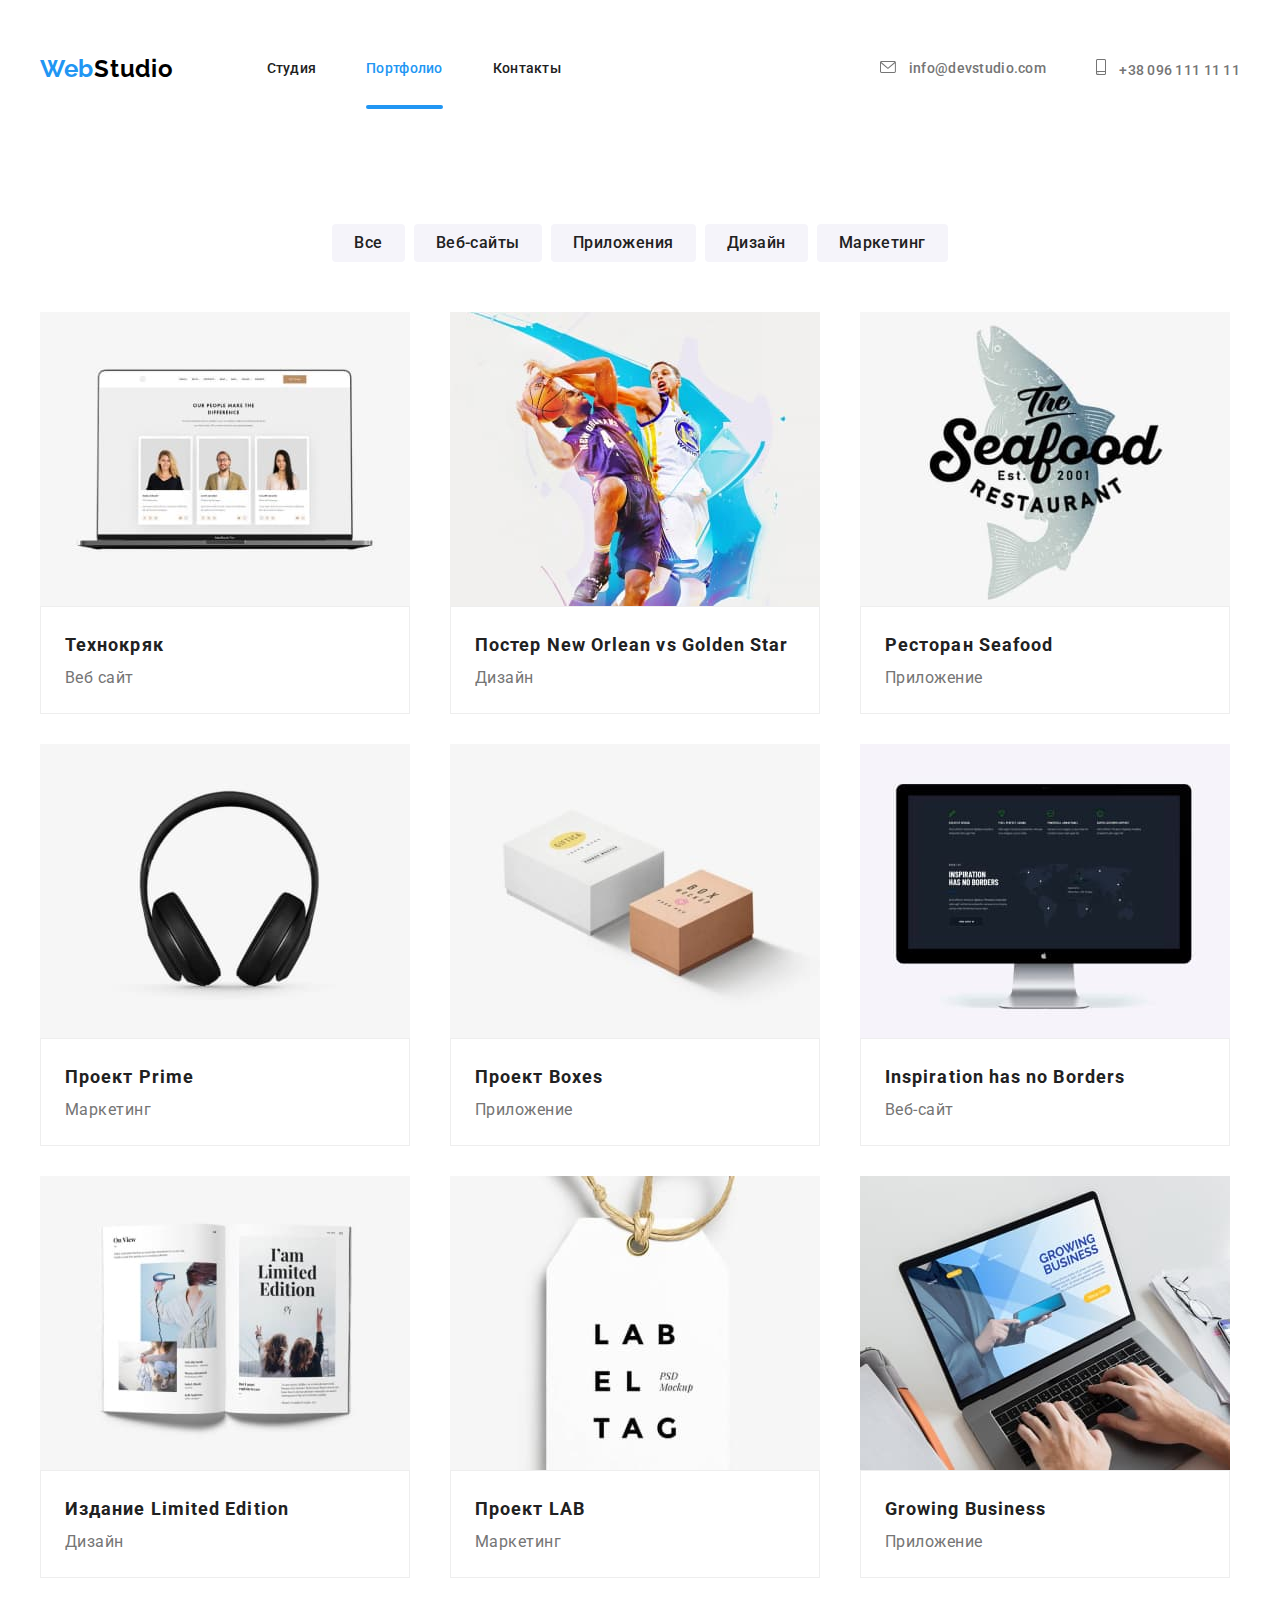
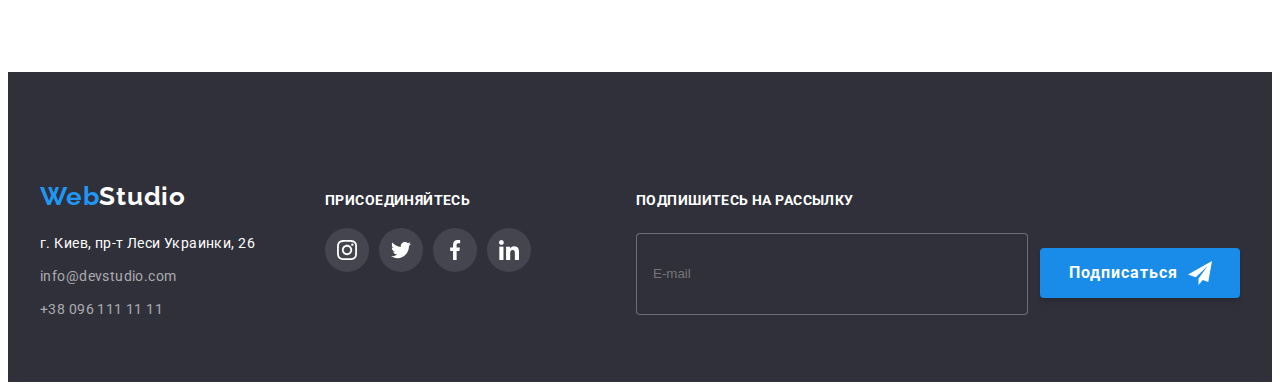
==== commit e22f1b84: "portfolio filters - re-made" ====
--- a/portfolio.html
+++ b/portfolio.html
@@ -145,7 +145,6 @@
               <button class="filters__button" type="button">Маркетинг</button>
             </li>
           </ul>
-<!--
 
    <h1 class="visually-hidden">Портфолио</h1>
           <ul class="cards link">
@@ -349,11 +348,7 @@
             </li>
           </ul>
         </div>
-        -->
-      </section>
-
-
-         
+      </section>        
     </main>
     <footer class="footer">
       <div class="container footer__info">
--- a/css/main.min.css
+++ b/css/main.min.css
@@ -1,3 +1,3 @@
 :root{--main-font: "Roboto", sans-serif;--logo-font: "Raleway", sans-serif;--logo-color: #2196f3;--title-color: #212121;--font-description: #757575;--body-background-color: #ffffff;--hero-background-color: #2f303a;--button-accent-color: #188ce8;--button-section-background-color: #f5f4fa;--box-shadow-card-team: 0px 1px 3px rgba(0, 0, 0, 0.12),
-    0px 1px 1px rgba(0, 0, 0, 0.14), 0px 2px 1px rgba(0, 0, 0, 0.2);--border-radius-card-team: 0px 0px 4px 4px;--header-border: #ececec;--icon-color: #afb1b8}.link{text-decoration:none}.list{list-style:none;margin:0;padding:0}.address{font-style:normal}h1,h2,h3,p{margin:0;padding:0}ul,ol{margin:0;padding:0}img{display:block;max-width:100%}.visually-hidden{position:absolute;width:1px;height:1px;margin:-1px;border:0;padding:0;white-space:nowrap;clip-path:inset(100%);clip:rect(0 0 0 0);overflow:hidden}.container{width:100%;padding-left:15px;padding-right:15px}@media screen and (min-width: 480px){.container{width:480px;margin:0 auto}}@media screen and (min-width: 768px){.container{width:768px}}@media screen and (min-width: 1200px){.container{width:1200px}}.is-hidden{opacity:0;visibility:hidden;pointer-events:none}.backdrop.is-hidden .modal{transform:scale(0.9) translate(-50%, -50%)}@media screen and (max-width: 768px){.backdrop{position:fixed;top:0;left:0;padding:93px 15px;width:100vw;height:100vh;background-color:rgba(0,0,0,0.2);opacity:1;transition:opacity 250ms cubic-bezier(0.4, 0, 0.2, 1),visibility 250ms cubic-bezier(0.4, 0, 0.2, 1)}}@media screen and (min-width: 768px){.backdrop{position:fixed;top:0;left:0;padding:208px 159px;width:100vw;height:100vh;background-color:rgba(0,0,0,0.2);opacity:1;transition:opacity 250ms cubic-bezier(0.4, 0, 0.2, 1),visibility 250ms cubic-bezier(0.4, 0, 0.2, 1)}}@media screen and (max-width: 1200px){.modal{padding:40px;position:relative;top:50%;left:50%;max-width:450px;max-height:609px;background-color:#fff;transform:scale(1) translate(-50%, -50%);transition:transform 250ms cubic-bezier(0.4, 0, 0.2, 1)}.user-terms{display:flex;margin:0 auto;align-items:center;font-family:var(--main-font);font-weight:400;font-size:12px;line-height:1.17;letter-spacing:0.01em;color:#757575}.user-terms::before{content:"";display:block;width:16px;height:15px;margin-right:7px;border:2px solid var(--title-color);border-radius:2px;cursor:pointer}.modal-form__check:checked+.user-terms::before{background-image:url("../images/SVG/icon-check.svg");border:var(--logo-color);background-position:center}.modal-form__check:focus+.user-terms::before{outline:1px solid var(--logo-color);border:rgba(33,150,243,0)}.user-terms .link-user-terms{font-family:var(--main-font);font-weight:400;font-size:12px;line-height:1.17;letter-spacing:0.01em;text-decoration-line:underline;color:var(--logo-color)}}@media screen and (min-width: 1200px){.backdrop{position:fixed;top:0;left:0;width:100vw;height:100vh;background-color:rgba(0,0,0,0.2);opacity:1;transition:opacity 250ms cubic-bezier(0.4, 0, 0.2, 1),visibility 250ms cubic-bezier(0.4, 0, 0.2, 1)}.modal{padding:40px;position:absolute;top:50%;left:50%;width:528px;height:581px;background-color:#fff;transform:scale(1) translate(-50%, -50%);transition:transform 250ms cubic-bezier(0.4, 0, 0.2, 1)}}.modal__close-btn{position:absolute;top:8px;right:8px;width:30px;height:30px;background:#ffffff;border:1px solid rgba(0,0,0,0.1);border-radius:50%;cursor:pointer}.modal__close-btn:hover,.modal__close-btn:focus{fill:var(--logo-color)}.modal-form{display:flex;flex-direction:column;font-family:var(--main-font);font-weight:400;font-size:12px;line-height:1.16;letter-spacing:0.01em;color:#757575}.modal-form__heading{font-family:var(--main-font);font-weight:700;font-size:20px;line-height:1.15;text-align:center;letter-spacing:0.03em;color:#212121;margin-bottom:12px}.modal-form__wrapper{position:relative;display:block;margin-top:4px}.modal-form__label{margin-bottom:10px}.modal-form__comments{margin-bottom:20px}.modal-form__input{width:100%;height:40px;padding-left:42px;border:1px solid rgba(33,33,33,0.2);border-radius:4px;transition-property:border-color;transition-duration:250ms;transition-timing-function:cubic-bezier(0.4, 0, 0.2, 1)}.modal-form__input:focus{outline:none;border-color:var(--logo-color)}.modal-form__icon{position:absolute;top:50%;left:15px;transform:translateY(-50%);transition-property:fill;transition-duration:250ms;transition-timing-function:cubic-bezier(0.4, 0, 0.2, 1)}.modal-form__input:focus+.modal-form__icon{fill:var(--logo-color)}.modal-form__message{width:100%;height:120px;margin-top:4px;padding:12px 16px;border:1px solid rgba(33,33,33,0.2);border-radius:4px;resize:none}.modal-form__message::placeholder{font-family:var(--main-font);font-weight:400;font-size:12px;line-height:1.16;letter-spacing:0.01em;color:rgba(117,117,117,0.5);transition-property:border-color;transition-duration:250ms;transition-timing-function:cubic-bezier(0.4, 0, 0.2, 1)}.modal-form__message:focus{outline:none;border-color:var(--logo-color)}.modal-form-btn{align-self:center;background-color:var(--button-accent-color);border:none;border-radius:4px;box-shadow:0px 4px 4px rgba(0,0,0,0.15);padding-top:10px;padding-bottom:10px;padding-left:56px;padding-right:55px;margin-top:30px;font-family:var(--main-font);font-weight:700;font-size:16px;line-height:1.87;cursor:pointer;align-items:center;text-align:center;letter-spacing:0.06em;color:var(--body-background-color)}.modal-form-btn:hover,.modal-form-btn:focus{outline:none}.social-list{display:flex;align-items:center;justify-content:space-between}.social-list__icon{width:20px;height:20px;align-items:center;justify-content:center;transition-property:fill;transition-duration:250ms;transition-timing-function:cubic-bezier(0.4, 0, 0.2, 1)}.social-list__link{display:flex;align-items:center;justify-content:center;width:44px;height:44px;border-radius:50%;background-color:var(--body-background-color);fill:var(--icon-color);transition-property:background-color;transition-duration:250ms;transition-timing-function:cubic-bezier(0.4, 0, 0.2, 1)}.social-list__link:hover,.social-list__link:focus{background-color:var(--logo-color)}.social-list__link:hover .social-list__icon,.social-list__link:focus .social-list__icon{fill:var(--body-background-color)}.logo_light-theme{color:var(--logo-color)}.logo{font-family:var(--logo-font);font-weight:700;font-size:24px;line-height:1.17;letter-spacing:0.03em;color:#000000}@media screen and (max-width: 768px){.navigation__list{display:none}.contacts__list{display:none}.burger-btn{border:none;padding:0;background-color:transparent}.burger-btn__icon{width:24px;height:16px}.burger-btn:hover .burger-btn__icon,.burger-btn:focus .burger-btn__icon,.burger-btn__icon .burger-btn:hover,.burger-btn__icon .burger-btn:focus{fill:var(--logo-color);cursor:pointer}.header .container{display:flex;align-items:center;justify-content:space-between;padding-top:16px;padding-bottom:16px}.mobile-menu{position:fixed;width:100vw;height:100vh;max-width:480px;left:50%;top:0%;background-color:#fff;padding:48px 40px;transform:translateX(-50%);opacity:0;visibility:hidden;pointer-events:none;transition:opacity 250ms linear, visibility 250ms linear}.mobile-menu.is-open{display:flex;flex-direction:column;justify-content:space-between;opacity:1;visibility:visible;pointer-events:auto;transition:opacity 250ms linear, visibility 250ms linear}.mobile-menu__close-btn{position:absolute;top:21px;right:25px;width:40px;height:40px;cursor:pointer;background-color:transparent;border:0}.mobile-menu__close-btn:hover,.mobile-menu__close-btn:focus{fill:var(--logo-color)}.mobile-menu__link{font-family:var(--main-font);font-weight:500;font-size:40px;line-height:1.18;letter-spacing:0.02em;color:var(--title-color)}.mobile-menu__item:not(:last-child){margin-bottom:32px}.modile-menu_contacts-list{display:flex}.mobile-menu__contacts-item:not(:last-child){margin-bottom:32px}.mobile-menu__contacts-tel{font-family:var(--main-font);font-weight:500;font-size:34px;line-height:1.18;letter-spacing:0.02em;color:#2196f3}.mobile-menu__contacts-mail{font-family:var(--main-font);font-weight:500;font-size:24px;line-height:1.17;letter-spacing:0.02em;color:#757575}.mobile-menu__social-item{display:inline-flex}.mobile-menu__social-link{font-family:var(--main-font);font-weight:500;font-size:18px;line-height:1.23;letter-spacing:0.02em;color:#2196f3}.mobile-menu__social-item{border-right:1px solid rgba(33,33,33,0.2)}.mobile-menu__social-item:last-child{border-right:none}.mobile-menu__social-item:not(:last-child){margin-right:10px;padding-right:10px}.mobile-menu__item:hover,.mobile-menu__item:focus{color:var(--logo-color);cursor:pointer}.mobile-menu__item .current{color:var(--logo-color)}}@media screen and (min-width: 768px){.burger-btn,.mobile-menu,.mobile-menu__contacts-list,.mobile-menu__social-list{display:none}.header .container{display:flex;justify-content:space-between;height:80px;padding-top:21px;padding-bottom:21px}.logo{margin-right:88px}.navigation,.navigation__list,.navigation__item{display:flex;align-items:center}.navigation__item:not(:last-child){margin-right:50px}.contacts__list,.contacts__item{display:flex;flex-direction:column;justify-content:space-between}.contacts__link{font-family:var(--main-font);font-weight:500;font-size:12px;line-height:1.17;letter-spacing:0.02em;color:#757575}.navigation__link{font-family:var(--main-font);font-weight:500;font-size:14px;line-height:1.15;letter-spacing:0.02em;color:#212121}.navigation__link{position:relative;font-family:var(--main-font);font-weight:500;font-size:14px;line-height:1.14;letter-spacing:0.02em;color:var(--title-color);padding:32px 0px;transition-property:color;transition-duration:250ms;transition-timing-function:cubic-bezier(0.4, 0, 0.2, 1)}.navigation__item .navigation__link:hover,.navigation__item .navigation__link:focus{color:var(--logo-color);cursor:pointer}.navigation__item .navigation__link.current{color:var(--logo-color)}.current.navigation__link::after{position:absolute;content:"";display:block;width:100%;height:4px;border-radius:4px;background-color:var(--logo-color);bottom:0;left:0}}@media screen and (min-width: 1200px){.logo{margin-right:93px}.contacts__list{margin-left:auto}.contacts__list{display:flex;flex-direction:row}.contacts__list,.contacts__item,.navigation__item,.navigation{align-items:center}.contacts__item+.contacts__item{margin-left:50px}}.contacts__link{align-items:center;font-family:var(--main-font);font-weight:500;font-size:14px;line-height:1.14;letter-spacing:0.02em;color:var(--font-description);transition-property:color;transition-duration:250ms;transition-timing-function:cubic-bezier(0.4, 0, 0.2, 1)}.contacts__link:focus .auth-icon,.contacts__link:hover .auth-icon,.contacts__link:hover,.contacts__link:focus{color:var(--logo-color);fill:var(--logo-color);cursor:pointer}.contacts__mail-icon{height:12px;width:16px;margin-right:10px;fill:var(--font-description);transition-property:fill;transition-duration:250ms;transition-timing-function:cubic-bezier(0.4, 0, 0.2, 1)}.contacts__icon-smartphone{height:16px;width:10px;margin-right:10px;fill:var(--font-description);transition-property:fill;transition-duration:250ms;transition-timing-function:cubic-bezier(0.4, 0, 0.2, 1)}@media screen and (max-width: 768px){.hero{max-width:480px;background-image:linear-gradient(rgba(47,48,58,0.4), rgba(47,48,58,0.4)),url("../images/hero/hero-480x400.jpg");background-repeat:no-repeat;background-size:cover;background-color:var(--hero-background-color);padding-top:118px;padding-bottom:118px;margin:0 auto}}@media screen and (max-width: 768px) and (min-device-pixel-ratio: 2), screen and (max-width: 768px) and (-webkit-min-device-pixel-ratio: 2), screen and (max-width: 768px) and (min-resolution: 192dpi), screen and (max-width: 768px) and (min-resolution: 2dppx){.hero{background-image:url("../images/hero/hero-480x400@2x.jpg")}}@media screen and (max-width: 768px){.hero .container{text-align:center}.hero__title{margin-left:auto;margin-right:auto;margin-bottom:30px;max-width:360px;font-family:var(--main-font);font-weight:900;font-size:26px;line-height:1.62;text-align:center;letter-spacing:0.06em;text-transform:uppercase;color:var(--body-background-color)}}@media screen and (min-width: 768px){.hero{max-width:768px;background-image:linear-gradient(rgba(47,48,58,0.4), rgba(47,48,58,0.4)),url("../images/hero/hero-768x400.jpg");background-repeat:no-repeat;background-size:cover;background-color:var(--hero-background-color);padding-top:118px;padding-bottom:118px;margin:0 auto}}@media screen and (min-width: 768px) and (min-device-pixel-ratio: 2), screen and (min-width: 768px) and (-webkit-min-device-pixel-ratio: 2), screen and (min-width: 768px) and (min-resolution: 192dpi), screen and (min-width: 768px) and (min-resolution: 2dppx){.hero{background-image:url("../images/hero/hero-768x400@2x.jpg")}}@media screen and (min-width: 768px){.hero .container{text-align:center}.hero__title{margin-left:auto;margin-right:auto;margin-bottom:30px;max-width:360px;font-family:var(--main-font);font-weight:900;font-size:26px;line-height:1.62;text-align:center;letter-spacing:0.06em;text-transform:uppercase;color:var(--body-background-color)}}@media screen and (min-width: 1200px){.hero{max-width:100vw;background-image:linear-gradient(rgba(47,48,58,0.4), rgba(47,48,58,0.4)),url("../images/hero/hero-1600x600.jpg");background-repeat:no-repeat;background-size:cover;background-color:var(--hero-background-color);padding-top:200px;padding-bottom:200px;margin:0 auto}}@media screen and (min-width: 1200px) and (min-device-pixel-ratio: 2), screen and (min-width: 1200px) and (-webkit-min-device-pixel-ratio: 2), screen and (min-width: 1200px) and (min-resolution: 192dpi), screen and (min-width: 1200px) and (min-resolution: 2dppx){.hero{background-image:url("../images/hero/hero-1600x600@2x.jpg")}}@media screen and (min-width: 1200px){.hero .container{text-align:center}.hero__title{max-width:696px;margin-left:auto;margin-right:auto;margin-bottom:30px;font-family:var(--main-font);font-weight:900;font-size:44px;line-height:1.36;text-align:center;letter-spacing:0.06em;text-transform:uppercase;color:var(--body-background-color)}}.hero__button{border-radius:4px;box-shadow:0px 4px 4px rgba(0,0,0,0.15);min-width:200px;padding:10px 32px;border:0px;font-family:var(--main-font);font-weight:700;font-size:16px;line-height:1.87;outline:none;cursor:pointer;align-items:center;text-align:center;letter-spacing:0.06em;background-color:var(--logo-color);color:var(--body-background-color)}.hero__button:hover,.hero__button:focus{background:var(--button-accent-color)}.benefits__icon{width:70px;height:70px}@media screen and (max-width: 767px){.benefits{padding-top:60px;padding-bottom:60px}.benefits__thumb{display:flex;max-width:450px;height:120px;justify-content:center;align-items:center;margin-bottom:30px;background:var(--button-section-background-color)}.benefits__description{margin-bottom:30px}.benefits__title{text-align:center}.benefits__title{margin-bottom:20px;font-family:var(--main-font);font-weight:700;font-size:14px;line-height:1.14;letter-spacing:0.03em;text-transform:uppercase;color:var(--title-color)}.benefits__description{font-family:var(--main-font);font-weight:400;font-size:14px;line-height:1.71;letter-spacing:0.03em;color:var(--font-description)}}@media screen and (min-width: 768px){.benefits{padding-top:60px;padding-bottom:60px}.benefits__thumb{display:flex;justify-content:center;align-items:center;margin-bottom:30px;background:var(--button-section-background-color);max-width:354px;height:120px}.benefits__list{display:flex;flex-wrap:wrap;margin-left:-30px;margin-top:-30px;margin-right:0px;margin-bottom:0px;padding:0px}.benefits__item{margin-left:30px;margin-top:30px;flex-basis:calc(100% / 2 - 30px)}.benefits__title{margin-bottom:20px;font-family:var(--main-font);font-weight:700;font-size:14px;line-height:1.14;letter-spacing:0.03em;text-transform:uppercase;color:var(--title-color)}.benefits__description{font-family:var(--main-font);font-weight:400;font-size:14px;line-height:1.71;letter-spacing:0.03em;color:var(--font-description)}}@media screen and (min-width: 1200px){.benefits{padding-top:94px;padding-bottom:94px}.benefits__list{display:flex;margin-left:-30px;margin-top:-30px;margin-right:0px;margin-bottom:0px;padding:0px}.benefits__thumb{width:270px;height:120px;display:flex;justify-content:center;align-items:center;margin-bottom:30px;background:var(--button-section-background-color);border-radius:4px}.benefits__item{display:flex;flex-wrap:wrap;margin-left:30px;flex-basis:calc(100% / 4 - 30px)}.benefits__title{margin-bottom:20px;font-family:var(--main-font);font-weight:700;font-size:14px;line-height:1.14;letter-spacing:0.03em;text-transform:uppercase;color:var(--title-color)}.benefits__description{font-family:var(--main-font);font-weight:400;font-size:14px;line-height:1.71;letter-spacing:0.03em;color:var(--font-description)}}@media screen and (max-width: 1200px){.servises{display:none}}@media screen and (min-width: 1200px){.servises{padding-bottom:94px}.servises__title{margin-bottom:50px;font-family:var(--main-font);font-weight:700;font-size:36px;line-height:1.17;text-align:center;letter-spacing:0.03em;color:var(--title-color)}.servises__list{display:flex;margin-left:-30px}.servises__item{display:flex;flex-wrap:wrap;margin-left:30px;flex-basis:calc(100% / 3 - 30px)}.servises__wrapper{position:relative}.servises__name{position:absolute;left:0;bottom:0;padding-top:27px;padding-bottom:27px;width:100%;height:70px;font-family:var(--main-font);font-weight:700;font-size:14px;line-height:1.15;text-align:center;letter-spacing:0.03em;text-transform:uppercase;color:#fff;background-color:rgba(47,48,58,0.8)}}.team{background:var(--button-section-background-color);padding-top:60px;padding-bottom:60px}.team__title{margin-bottom:30px;font-family:var(--main-font);font-weight:700;font-size:28px;line-height:1.18;text-align:center;letter-spacing:0.03em;color:var(--title-color)}.team__card{background:var(--body-background-color);box-shadow:var(--box-shadow-card-team);border-radius:var(--border-radius-card-team);text-align:center}.team__name{margin-bottom:10px;font-family:var(--main-font);font-weight:500;font-size:16px;line-height:1.18;letter-spacing:0.03em;color:var(--title-color)}.team__profession{margin-bottom:16px;font-family:var(--main-font);font-weight:400;font-size:16px;line-height:1.18;letter-spacing:0.03em;color:var(--font-description)}.social-list{justify-content:center}@media screen and (max-width: 768px){.team__item:not(:last-child){margin-bottom:30px}.team__description{padding-top:30px;padding-bottom:24px;margin-left:auto;margin-right:auto}}@media screen and (min-width: 768px){.team__list{display:flex;flex-wrap:wrap;margin-left:-30px;margin-top:-30px;margin-right:0;margin-bottom:0}.team__item{margin-left:30px;margin-top:30px;flex-basis:calc(100% / 2 - 30px)}.team__card{width:354px}.team__description{padding-top:30px;padding-bottom:24px;padding-left:74px;padding-right:74px;margin-left:auto;margin-right:auto}}@media screen and (min-width: 1200px){.team{background:var(--button-section-background-color);padding-top:94px;padding-bottom:94px}.team__title{margin-bottom:50px;font-family:var(--main-font);font-weight:700;font-size:36px;line-height:1.17;text-align:center;letter-spacing:0.03em;color:var(--title-color)}.team__list{display:flex;margin-left:-30px}.team__item{display:flex;flex-wrap:wrap;margin-left:30px;flex-basis:calc(100% / 4 - 30px)}.team__description{padding-top:30px;padding-bottom:30px;padding-left:32px;padding-right:32px;margin-left:auto;margin-right:auto}.team__card{width:270px}}@media screen and (max-width: 1200px){.clients{padding-top:60px;padding-bottom:60px}.clients__title{font-family:var(--main-font);font-weight:700;font-size:28px;line-height:1.18;text-align:center;letter-spacing:0.03em;color:var(--title-color);margin-bottom:50px}}@media screen and (max-width: 768px){.clients__list{display:flex;flex-wrap:wrap;justify-content:center;margin-left:-30px;margin-top:-30px}.clients__item{display:flex;margin-left:30px;margin-top:30px;flex-basis:calc(100% / 2 - 30px)}.clients__icon{display:flex;border:1px solid #afb1b8;box-sizing:border-box;border-radius:4px;width:210px;height:92px;justify-content:center;align-items:center;cursor:pointer;transition-property:border;transition-duration:250ms;transition-timing-function:cubic-bezier(0.4, 0, 0.2, 1)}.clients__icon{fill:var(--icon-color);transition-property:fill;transition-duration:250ms}.clients__item:hover .clients__icon,.clients__item:focus .clients__icon{border:1px solid var(--logo-color);fill:var(--logo-color)}}@media screen and (min-width: 768px){.clients__list{display:flex;flex-wrap:wrap;justify-content:center;margin-left:-30px;margin-top:-30px}.clients__item{display:flex;margin-left:30px;margin-top:30px;flex-basis:calc(100% / 3 - 30px)}.clients__icon{display:flex;border:1px solid #afb1b8;box-sizing:border-box;border-radius:4px;width:226px;height:92px;justify-content:center;align-items:center;cursor:pointer;transition-property:border;transition-duration:250ms;transition-timing-function:cubic-bezier(0.4, 0, 0.2, 1)}.clients__icon{fill:var(--icon-color);transition-property:fill;transition-duration:250ms}.clients__item:hover .clients__icon,.clients__item:focus .clients__icon{border:1px solid var(--logo-color);fill:var(--logo-color)}}@media screen and (min-width: 1200px){.clients{padding-top:94px;padding-bottom:94px}.clients__title{font-family:var(--main-font);font-weight:700;font-size:36px;line-height:1.17;text-align:center;letter-spacing:0.03em;color:var(--title-color);margin-bottom:50px}.clients__list{display:flex;flex-wrap:wrap}.clients__item{display:flex;flex-basis:auto}.clients__icon{display:flex;border:1px solid #afb1b8;box-sizing:border-box;border-radius:4px;width:170px;height:90px;justify-content:center;align-items:center;cursor:pointer;transition-property:border;transition-duration:250ms;transition-timing-function:cubic-bezier(0.4, 0, 0.2, 1)}.clients__icon{fill:var(--icon-color);transition-property:fill;transition-duration:250ms}.clients__item:hover .clients__icon,.clients__item:focus .clients__icon{border:1px solid var(--logo-color);fill:var(--logo-color)}}.footer{background-color:var(--hero-background-color)}.footer__info{display:flex;align-items:baseline;padding-top:60px;padding-bottom:60px}.logo-footer{margin-bottom:20px;display:inline-block;font-family:var(--logo-font);font-weight:700;font-size:26px;line-height:1.19;letter-spacing:0.03em;color:var(--body-background-color)}.logo-footer__text{color:var(--logo-color)}.address__item:not(:last-child){margin-bottom:9px}.address__contacts{transition-property:color;transition-duration:250ms;transition-timing-function:cubic-bezier(0.4, 0, 0.2, 1)}.address__link{font-family:var(--main-font);font-weight:400;font-size:14px;line-height:1.71;letter-spacing:0.03em;color:var(--body-background-color)}.address__contacts{font-family:var(--main-font);font-weight:400;font-size:14px;line-height:1.71;letter-spacing:0.03em;color:rgba(255,255,255,0.6)}.address__contacts:hover,.address__contacts:focus{color:var(--logo-color)}.address-wrapper{display:inline-block}.join-us{display:inline-block;margin-left:70px}.footer-social-list{display:flex}.footer-social-list__link{display:flex;align-items:center;justify-content:center;width:44px;height:44px;border-radius:50px;background-color:rgba(255,255,255,0.1);transition-property:background-color;transition-duration:250ms;transition-timing-function:cubic-bezier(0.4, 0, 0.2, 1)}.footer-social-list__link:focus,.footer-social-list__link:hover{background-color:var(--logo-color)}.footer-social-list__item:not(:last-child){margin-right:10px}.footer-social-list__icon{width:20px;height:20px;fill:white}.join-us__title{display:inline-block;font-family:var(--main-font);font-weight:700;font-size:14px;line-height:1.15;letter-spacing:0.03em;text-transform:uppercase;color:var(--body-background-color);margin-bottom:20px}.mailing{margin-left:93px;display:flex;flex-direction:column;margin-left:auto}.mailing__title{display:block;font-family:var(--main-font);font-weight:700;font-size:14px;line-height:1.15;letter-spacing:0.03em;text-transform:uppercase;color:#ffffff;margin-bottom:20px}.mailing__form{display:flex;align-items:stretch}.mailing__form::placeholder{display:flex;font-family:var(--main-font);font-weight:400;font-size:16px;line-height:1.25x;letter-spacing:0.03em;color:rgba(255,255,255,0.6)}.mailing__input{display:flex;width:358px;height:50px;padding:15px 16px;outline:none;color:#fff;border:1px solid rgba(255,255,255,0.3);border-radius:4px;background:#2f303a}.mailing__form-btn{display:flex;background-color:var(--button-accent-color);border:none;min-width:200px;height:50px;border-radius:4px;box-shadow:0px 4px 4px rgba(0,0,0,0.15);padding-top:10px;padding-bottom:10px;padding-left:29px;margin-left:12px;font-family:var(--main-font);font-weight:700;font-size:16px;line-height:1.87;cursor:pointer;align-items:center;text-align:center;letter-spacing:0.06em;color:var(--body-background-color)}.send-btm{margin-left:10px}@media screen and (max-width: 768px){.footer__info{display:flex;flex-wrap:wrap;justify-content:center}.logo-footer{display:flex;justify-content:center;margin-bottom:20px;font-family:var(--logo-font);font-weight:700;font-size:24px;line-height:1.17;letter-spacing:0.03em;color:var(--body-background-color)}.logo-footer__text{color:var(--logo-color)}.address__list{display:flex;flex-direction:column;align-items:center;margin-bottom:60px;width:100vw}.join-us{margin-left:0px}.join-us__title{text-align:center;width:100vw}.footer-social-list{display:flex;justify-content:center;align-items:center;margin-bottom:60px}.mailing__title{text-align:center;margin-bottom:20px}.mailing__form{display:flex;flex-wrap:wrap}.mailing__input{margin-bottom:20px;width:100%}.mailing__form-btn{display:flex;align-items:center;justify-content:center;margin:0 auto}.send-btm{margin-left:10px}}@media screen and (min-width: 768px){.footer__info{display:flex;flex-wrap:wrap;justify-content:center}.address-wrapper{text-align:center;margin-right:165px}.mailing{margin-left:0px;margin-top:60px}.mailing__title{margin:0 auto;margin-bottom:20px}.mailing__form{display:flex;flex-direction:column;align-items:center}.mailing__form-btn{margin-top:20px;margin-left:0px}}@media screen and (min-width: 1200px){.footer{background-color:var(--hero-background-color)}.footer__info{display:flex;align-items:baseline;padding-top:60px;padding-bottom:60px}.logo-footer{margin-bottom:20px;display:inline-block;font-family:var(--logo-font);font-weight:700;font-size:26px;line-height:1.19;letter-spacing:0.03em;color:var(--body-background-color)}.logo-footer__text{color:var(--logo-color)}.address__item:not(:last-child){margin-bottom:9px}.address__contacts{transition-property:color;transition-duration:250ms;transition-timing-function:cubic-bezier(0.4, 0, 0.2, 1)}.address__link{font-family:var(--main-font);font-weight:400;font-size:14px;line-height:1.71;letter-spacing:0.03em;color:var(--body-background-color)}.address__contacts{font-family:var(--main-font);font-weight:400;font-size:14px;line-height:1.71;letter-spacing:0.03em;color:rgba(255,255,255,0.6)}.address__contacts:hover,.address__contacts:focus{color:var(--logo-color)}.address-wrapper{display:inline-block;text-align:left;margin-right:0px}.join-us{display:inline-block;margin-left:70px}.footer-social-list{display:flex}.footer-social-list__link{display:flex;align-items:center;justify-content:center;width:44px;height:44px;border-radius:50px;background-color:rgba(255,255,255,0.1);transition-property:background-color;transition-duration:250ms;transition-timing-function:cubic-bezier(0.4, 0, 0.2, 1)}.footer-social-list__link:focus,.footer-social-list__link:hover{background-color:var(--logo-color)}.footer-social-list__item:not(:last-child){margin-right:10px}.footer-social-list__icon{width:20px;height:20px;fill:white}.join-us__title{display:inline-block;font-family:var(--main-font);font-weight:700;font-size:14px;line-height:1.15;letter-spacing:0.03em;text-transform:uppercase;color:var(--body-background-color);margin-bottom:20px}.mailing{margin-left:93px;display:flex;flex-direction:column;margin-left:auto}.mailing__title{display:block;font-family:var(--main-font);font-weight:700;font-size:14px;line-height:1.15;letter-spacing:0.03em;text-transform:uppercase;color:#ffffff;margin-bottom:20px;margin-left:0px}.mailing__form{display:flex;align-items:baseline;flex-direction:row}.mailing__form::placeholder{display:flex;font-family:var(--main-font);font-weight:400;font-size:16px;line-height:1.25x;letter-spacing:0.03em;color:rgba(255,255,255,0.6)}.mailing__input{display:flex;width:358px;height:50px;padding:15px 16px;outline:none;color:#fff;border:1px solid rgba(255,255,255,0.3);border-radius:4px;background:#2f303a}.mailing__form-btn{display:flex;background-color:var(--button-accent-color);border:none;min-width:200px;height:50px;border-radius:4px;box-shadow:0px 4px 4px rgba(0,0,0,0.15);padding-top:10px;padding-bottom:10px;padding-left:29px;margin-left:12px;font-family:var(--main-font);font-weight:700;font-size:16px;line-height:1.87;cursor:pointer;align-items:center;text-align:center;letter-spacing:0.06em;color:var(--body-background-color)}.send-btm{margin-left:10px}}.header.portfolio{border-bottom:1px solid var(--header-border)}.link li{list-style:none}.filters{padding-top:94px;padding-bottom:94px}.filters__list{display:flex;justify-content:center;margin-bottom:50px}.filters__item:not(:last-child){margin-right:9px}.filters__button{padding:6px 22px;border-radius:4px;font-family:var(--main-font);font-weight:500;font-size:16px;line-height:1.62;text-align:center;letter-spacing:0.03em;color:var(--title-color);background:var(--button-section-background-color);border-color:var(--button-section-background-color);cursor:pointer;border-style:none;transition-property:background-color, color, border-color;transition-duration:250ms;transition-timing-function:cubic-bezier(0.4, 0, 0.2, 1)}.filters__button:hover,.filters__button:focus{background:var(--logo-color);color:var(--body-background-color);border-color:var(--logo-color);box-shadow:0px 3px 1px rgba(0,0,0,0.1),0px 1px 2px rgba(0,0,0,0.08),0px 2px 2px rgba(0,0,0,0.12)}@media screen and (max-width: 768px){.filters__list{display:flex;flex-wrap:wrap;justify-content:flex-start}.filters__item{margin-bottom:15px}}.cards{display:flex;flex-wrap:wrap;margin-left:-30px;margin-top:-30px;margin-right:0;margin-bottom:0}.cards__item{display:flex;margin-left:30px;margin-top:30px;flex-basis:calc(100% / 3 - 30px)}.cards__description{padding-top:20px;padding-bottom:20px;padding-right:24px;padding-left:24px;border:1px solid #eeeeee;box-sizing:border-box}.cards__title{font-family:var(--main-font);font-weight:700;font-size:18px;line-height:2;letter-spacing:0.06em;color:var(--title-color)}.cards__filter{font-family:Roboto;font-style:normal;font-weight:normal;font-size:16px;line-height:30px;letter-spacing:0.03em;color:var(--font-description)}.cards__wrapper{position:relative;overflow:hidden}.cards__wrapper .cards__overlay{position:absolute;left:0px;bottom:0px;height:100%;width:100%;padding-left:24px;padding-right:24px;padding-top:63px;font-family:var(--main-font);font-weight:normal;font-size:18px;line-height:1.56;letter-spacing:0.03em;color:#ffffff;background-color:rgba(33,150,243,0.9);transform:translateY(100%);opacity:0;transition:transform 250ms cubic-bezier(0.4, 0, 0.2, 1),opacity 250ms cubic-bezier(0.4, 0, 0.2, 1)}.cards__article:focus,.cards__article:hover{background:#ffffff;box-shadow:0px 1px 1px rgba(0,0,0,0.12),0px 4px 4px rgba(0,0,0,0.06),1px 4px 6px rgba(0,0,0,0.16)}.cards__article:focus:hover .cards__overlay,.cards__article:focus:focus .cards__overlay,.cards__article:hover:hover .cards__overlay,.cards__article:hover:focus .cards__overlay{transform:translateY(0%);opacity:1}
+    0px 1px 1px rgba(0, 0, 0, 0.14), 0px 2px 1px rgba(0, 0, 0, 0.2);--border-radius-card-team: 0px 0px 4px 4px;--header-border: #ececec;--icon-color: #afb1b8}.link{text-decoration:none}.list{list-style:none;margin:0;padding:0}.address{font-style:normal}h1,h2,h3,p{margin:0;padding:0}ul,ol{margin:0;padding:0}img{display:block;max-width:100%}.visually-hidden{position:absolute;width:1px;height:1px;margin:-1px;border:0;padding:0;white-space:nowrap;clip-path:inset(100%);clip:rect(0 0 0 0);overflow:hidden}.container{width:100%;padding-left:15px;padding-right:15px}@media screen and (min-width: 480px){.container{width:480px;margin:0 auto}}@media screen and (min-width: 768px){.container{width:768px}}@media screen and (min-width: 1200px){.container{width:1200px}}.is-hidden{opacity:0;visibility:hidden;pointer-events:none}.backdrop.is-hidden .modal{transform:scale(0.9) translate(-50%, -50%)}@media screen and (max-width: 768px){.backdrop{position:fixed;top:0;left:0;padding:93px 15px;width:100vw;height:100vh;background-color:rgba(0,0,0,0.2);opacity:1;transition:opacity 250ms cubic-bezier(0.4, 0, 0.2, 1),visibility 250ms cubic-bezier(0.4, 0, 0.2, 1)}}@media screen and (min-width: 768px){.backdrop{position:fixed;top:0;left:0;padding:208px 159px;width:100vw;height:100vh;background-color:rgba(0,0,0,0.2);opacity:1;transition:opacity 250ms cubic-bezier(0.4, 0, 0.2, 1),visibility 250ms cubic-bezier(0.4, 0, 0.2, 1)}}@media screen and (max-width: 1200px){.modal{padding:40px;position:relative;top:50%;left:50%;max-width:450px;max-height:609px;background-color:#fff;transform:scale(1) translate(-50%, -50%);transition:transform 250ms cubic-bezier(0.4, 0, 0.2, 1)}.user-terms{display:flex;margin:0 auto;align-items:center;font-family:var(--main-font);font-weight:400;font-size:12px;line-height:1.17;letter-spacing:0.01em;color:#757575}.user-terms::before{content:"";display:block;width:16px;height:15px;margin-right:7px;border:2px solid var(--title-color);border-radius:2px;cursor:pointer}.modal-form__check:checked+.user-terms::before{background-image:url("../images/SVG/icon-check.svg");border:var(--logo-color);background-position:center}.modal-form__check:focus+.user-terms::before{outline:1px solid var(--logo-color);border:rgba(33,150,243,0)}.user-terms .link-user-terms{font-family:var(--main-font);font-weight:400;font-size:12px;line-height:1.17;letter-spacing:0.01em;text-decoration-line:underline;color:var(--logo-color)}}@media screen and (min-width: 1200px){.backdrop{position:fixed;top:0;left:0;width:100vw;height:100vh;background-color:rgba(0,0,0,0.2);opacity:1;transition:opacity 250ms cubic-bezier(0.4, 0, 0.2, 1),visibility 250ms cubic-bezier(0.4, 0, 0.2, 1)}.modal{padding:40px;position:absolute;top:50%;left:50%;width:528px;height:581px;background-color:#fff;transform:scale(1) translate(-50%, -50%);transition:transform 250ms cubic-bezier(0.4, 0, 0.2, 1)}}.modal__close-btn{position:absolute;top:8px;right:8px;width:30px;height:30px;background:#ffffff;border:1px solid rgba(0,0,0,0.1);border-radius:50%;cursor:pointer}.modal__close-btn:hover,.modal__close-btn:focus{fill:var(--logo-color)}.modal-form{display:flex;flex-direction:column;font-family:var(--main-font);font-weight:400;font-size:12px;line-height:1.16;letter-spacing:0.01em;color:#757575}.modal-form__heading{font-family:var(--main-font);font-weight:700;font-size:20px;line-height:1.15;text-align:center;letter-spacing:0.03em;color:#212121;margin-bottom:12px}.modal-form__wrapper{position:relative;display:block;margin-top:4px}.modal-form__label{margin-bottom:10px}.modal-form__comments{margin-bottom:20px}.modal-form__input{width:100%;height:40px;padding-left:42px;border:1px solid rgba(33,33,33,0.2);border-radius:4px;transition-property:border-color;transition-duration:250ms;transition-timing-function:cubic-bezier(0.4, 0, 0.2, 1)}.modal-form__input:focus{outline:none;border-color:var(--logo-color)}.modal-form__icon{position:absolute;top:50%;left:15px;transform:translateY(-50%);transition-property:fill;transition-duration:250ms;transition-timing-function:cubic-bezier(0.4, 0, 0.2, 1)}.modal-form__input:focus+.modal-form__icon{fill:var(--logo-color)}.modal-form__message{width:100%;height:120px;margin-top:4px;padding:12px 16px;border:1px solid rgba(33,33,33,0.2);border-radius:4px;resize:none}.modal-form__message::placeholder{font-family:var(--main-font);font-weight:400;font-size:12px;line-height:1.16;letter-spacing:0.01em;color:rgba(117,117,117,0.5);transition-property:border-color;transition-duration:250ms;transition-timing-function:cubic-bezier(0.4, 0, 0.2, 1)}.modal-form__message:focus{outline:none;border-color:var(--logo-color)}.modal-form-btn{align-self:center;background-color:var(--button-accent-color);border:none;border-radius:4px;box-shadow:0px 4px 4px rgba(0,0,0,0.15);padding-top:10px;padding-bottom:10px;padding-left:56px;padding-right:55px;margin-top:30px;font-family:var(--main-font);font-weight:700;font-size:16px;line-height:1.87;cursor:pointer;align-items:center;text-align:center;letter-spacing:0.06em;color:var(--body-background-color)}.modal-form-btn:hover,.modal-form-btn:focus{outline:none}.social-list{display:flex;align-items:center;justify-content:space-between}.social-list__icon{width:20px;height:20px;align-items:center;justify-content:center;transition-property:fill;transition-duration:250ms;transition-timing-function:cubic-bezier(0.4, 0, 0.2, 1)}.social-list__link{display:flex;align-items:center;justify-content:center;width:44px;height:44px;border-radius:50%;background-color:var(--body-background-color);fill:var(--icon-color);transition-property:background-color;transition-duration:250ms;transition-timing-function:cubic-bezier(0.4, 0, 0.2, 1)}.social-list__link:hover,.social-list__link:focus{background-color:var(--logo-color)}.social-list__link:hover .social-list__icon,.social-list__link:focus .social-list__icon{fill:var(--body-background-color)}.logo_light-theme{color:var(--logo-color)}.logo{font-family:var(--logo-font);font-weight:700;font-size:24px;line-height:1.17;letter-spacing:0.03em;color:#000000}@media screen and (max-width: 768px){.navigation__list{display:none}.contacts__list{display:none}.burger-btn{border:none;padding:0;background-color:transparent}.burger-btn__icon{width:24px;height:16px}.burger-btn:hover .burger-btn__icon,.burger-btn:focus .burger-btn__icon,.burger-btn__icon .burger-btn:hover,.burger-btn__icon .burger-btn:focus{fill:var(--logo-color);cursor:pointer}.header .container{display:flex;align-items:center;justify-content:space-between;padding-top:16px;padding-bottom:16px}.mobile-menu{position:fixed;width:100vw;height:100vh;max-width:480px;left:50%;top:0%;background-color:#fff;padding:48px 40px;transform:translateX(-50%);opacity:0;visibility:hidden;pointer-events:none;transition:opacity 250ms linear, visibility 250ms linear}.mobile-menu.is-open{display:flex;flex-direction:column;justify-content:space-between;opacity:1;visibility:visible;pointer-events:auto;transition:opacity 250ms linear, visibility 250ms linear}.mobile-menu__close-btn{position:absolute;top:21px;right:25px;width:40px;height:40px;cursor:pointer;background-color:transparent;border:0}.mobile-menu__close-btn:hover,.mobile-menu__close-btn:focus{fill:var(--logo-color)}.mobile-menu__link{font-family:var(--main-font);font-weight:500;font-size:40px;line-height:1.18;letter-spacing:0.02em;color:var(--title-color)}.mobile-menu__item:not(:last-child){margin-bottom:32px}.modile-menu_contacts-list{display:flex}.mobile-menu__contacts-item:not(:last-child){margin-bottom:32px}.mobile-menu__contacts-tel{font-family:var(--main-font);font-weight:500;font-size:34px;line-height:1.18;letter-spacing:0.02em;color:#2196f3}.mobile-menu__contacts-mail{font-family:var(--main-font);font-weight:500;font-size:24px;line-height:1.17;letter-spacing:0.02em;color:#757575}.mobile-menu__social-item{display:inline-flex}.mobile-menu__social-link{font-family:var(--main-font);font-weight:500;font-size:18px;line-height:1.23;letter-spacing:0.02em;color:#2196f3}.mobile-menu__social-item{border-right:1px solid rgba(33,33,33,0.2)}.mobile-menu__social-item:last-child{border-right:none}.mobile-menu__social-item:not(:last-child){margin-right:10px;padding-right:10px}.mobile-menu__item:hover,.mobile-menu__item:focus{color:var(--logo-color);cursor:pointer}.mobile-menu__item .current{color:var(--logo-color)}}@media screen and (min-width: 768px){.burger-btn,.mobile-menu,.mobile-menu__contacts-list,.mobile-menu__social-list{display:none}.header .container{display:flex;justify-content:space-between;height:80px;padding-top:21px;padding-bottom:21px}.logo{margin-right:88px}.navigation,.navigation__list,.navigation__item{display:flex;align-items:center}.navigation__item:not(:last-child){margin-right:50px}.contacts__list,.contacts__item{display:flex;flex-direction:column;justify-content:space-between}.contacts__link{font-family:var(--main-font);font-weight:500;font-size:12px;line-height:1.17;letter-spacing:0.02em;color:#757575}.navigation__link{font-family:var(--main-font);font-weight:500;font-size:14px;line-height:1.15;letter-spacing:0.02em;color:#212121}.navigation__link{position:relative;font-family:var(--main-font);font-weight:500;font-size:14px;line-height:1.14;letter-spacing:0.02em;color:var(--title-color);padding:32px 0px;transition-property:color;transition-duration:250ms;transition-timing-function:cubic-bezier(0.4, 0, 0.2, 1)}.navigation__item .navigation__link:hover,.navigation__item .navigation__link:focus{color:var(--logo-color);cursor:pointer}.navigation__item .navigation__link.current{color:var(--logo-color)}.current.navigation__link::after{position:absolute;content:"";display:block;width:100%;height:4px;border-radius:4px;background-color:var(--logo-color);bottom:0;left:0}}@media screen and (min-width: 1200px){.logo{margin-right:93px}.contacts__list{margin-left:auto}.contacts__list{display:flex;flex-direction:row}.contacts__list,.contacts__item,.navigation__item,.navigation{align-items:center}.contacts__item+.contacts__item{margin-left:50px}}.contacts__link{align-items:center;font-family:var(--main-font);font-weight:500;font-size:14px;line-height:1.14;letter-spacing:0.02em;color:var(--font-description);transition-property:color;transition-duration:250ms;transition-timing-function:cubic-bezier(0.4, 0, 0.2, 1)}.contacts__link:focus .auth-icon,.contacts__link:hover .auth-icon,.contacts__link:hover,.contacts__link:focus{color:var(--logo-color);fill:var(--logo-color);cursor:pointer}.contacts__mail-icon{height:12px;width:16px;margin-right:10px;fill:var(--font-description);transition-property:fill;transition-duration:250ms;transition-timing-function:cubic-bezier(0.4, 0, 0.2, 1)}.contacts__icon-smartphone{height:16px;width:10px;margin-right:10px;fill:var(--font-description);transition-property:fill;transition-duration:250ms;transition-timing-function:cubic-bezier(0.4, 0, 0.2, 1)}@media screen and (max-width: 768px){.hero{max-width:480px;background-image:linear-gradient(rgba(47,48,58,0.4), rgba(47,48,58,0.4)),url("../images/hero/hero-480x400.jpg");background-repeat:no-repeat;background-size:cover;background-color:var(--hero-background-color);padding-top:118px;padding-bottom:118px;margin:0 auto}}@media screen and (max-width: 768px) and (min-device-pixel-ratio: 2), screen and (max-width: 768px) and (-webkit-min-device-pixel-ratio: 2), screen and (max-width: 768px) and (min-resolution: 192dpi), screen and (max-width: 768px) and (min-resolution: 2dppx){.hero{background-image:url("../images/hero/hero-480x400@2x.jpg")}}@media screen and (max-width: 768px){.hero .container{text-align:center}.hero__title{margin-left:auto;margin-right:auto;margin-bottom:30px;max-width:360px;font-family:var(--main-font);font-weight:900;font-size:26px;line-height:1.62;text-align:center;letter-spacing:0.06em;text-transform:uppercase;color:var(--body-background-color)}}@media screen and (min-width: 768px){.hero{max-width:768px;background-image:linear-gradient(rgba(47,48,58,0.4), rgba(47,48,58,0.4)),url("../images/hero/hero-768x400.jpg");background-repeat:no-repeat;background-size:cover;background-color:var(--hero-background-color);padding-top:118px;padding-bottom:118px;margin:0 auto}}@media screen and (min-width: 768px) and (min-device-pixel-ratio: 2), screen and (min-width: 768px) and (-webkit-min-device-pixel-ratio: 2), screen and (min-width: 768px) and (min-resolution: 192dpi), screen and (min-width: 768px) and (min-resolution: 2dppx){.hero{background-image:url("../images/hero/hero-768x400@2x.jpg")}}@media screen and (min-width: 768px){.hero .container{text-align:center}.hero__title{margin-left:auto;margin-right:auto;margin-bottom:30px;max-width:360px;font-family:var(--main-font);font-weight:900;font-size:26px;line-height:1.62;text-align:center;letter-spacing:0.06em;text-transform:uppercase;color:var(--body-background-color)}}@media screen and (min-width: 1200px){.hero{max-width:100vw;background-image:linear-gradient(rgba(47,48,58,0.4), rgba(47,48,58,0.4)),url("../images/hero/hero-1600x600.jpg");background-repeat:no-repeat;background-size:cover;background-color:var(--hero-background-color);padding-top:200px;padding-bottom:200px;margin:0 auto}}@media screen and (min-width: 1200px) and (min-device-pixel-ratio: 2), screen and (min-width: 1200px) and (-webkit-min-device-pixel-ratio: 2), screen and (min-width: 1200px) and (min-resolution: 192dpi), screen and (min-width: 1200px) and (min-resolution: 2dppx){.hero{background-image:url("../images/hero/hero-1600x600@2x.jpg")}}@media screen and (min-width: 1200px){.hero .container{text-align:center}.hero__title{max-width:696px;margin-left:auto;margin-right:auto;margin-bottom:30px;font-family:var(--main-font);font-weight:900;font-size:44px;line-height:1.36;text-align:center;letter-spacing:0.06em;text-transform:uppercase;color:var(--body-background-color)}}.hero__button{border-radius:4px;box-shadow:0px 4px 4px rgba(0,0,0,0.15);min-width:200px;padding:10px 32px;border:0px;font-family:var(--main-font);font-weight:700;font-size:16px;line-height:1.87;outline:none;cursor:pointer;align-items:center;text-align:center;letter-spacing:0.06em;background-color:var(--logo-color);color:var(--body-background-color)}.hero__button:hover,.hero__button:focus{background:var(--button-accent-color)}.benefits__icon{width:70px;height:70px}@media screen and (max-width: 767px){.benefits{padding-top:60px;padding-bottom:60px}.benefits__thumb{display:flex;max-width:450px;height:120px;justify-content:center;align-items:center;margin-bottom:30px;background:var(--button-section-background-color)}.benefits__description{margin-bottom:30px}.benefits__title{text-align:center}.benefits__title{margin-bottom:20px;font-family:var(--main-font);font-weight:700;font-size:14px;line-height:1.14;letter-spacing:0.03em;text-transform:uppercase;color:var(--title-color)}.benefits__description{font-family:var(--main-font);font-weight:400;font-size:14px;line-height:1.71;letter-spacing:0.03em;color:var(--font-description)}}@media screen and (min-width: 768px){.benefits{padding-top:60px;padding-bottom:60px}.benefits__thumb{display:flex;justify-content:center;align-items:center;margin-bottom:30px;background:var(--button-section-background-color);max-width:354px;height:120px}.benefits__list{display:flex;flex-wrap:wrap;margin-left:-30px;margin-top:-30px;margin-right:0px;margin-bottom:0px;padding:0px}.benefits__item{margin-left:30px;margin-top:30px;flex-basis:calc(100% / 2 - 30px)}.benefits__title{margin-bottom:20px;font-family:var(--main-font);font-weight:700;font-size:14px;line-height:1.14;letter-spacing:0.03em;text-transform:uppercase;color:var(--title-color)}.benefits__description{font-family:var(--main-font);font-weight:400;font-size:14px;line-height:1.71;letter-spacing:0.03em;color:var(--font-description)}}@media screen and (min-width: 1200px){.benefits{padding-top:94px;padding-bottom:94px}.benefits__list{display:flex;margin-left:-30px;margin-top:-30px;margin-right:0px;margin-bottom:0px;padding:0px}.benefits__thumb{width:270px;height:120px;display:flex;justify-content:center;align-items:center;margin-bottom:30px;background:var(--button-section-background-color);border-radius:4px}.benefits__item{display:flex;flex-wrap:wrap;margin-left:30px;flex-basis:calc(100% / 4 - 30px)}.benefits__title{margin-bottom:20px;font-family:var(--main-font);font-weight:700;font-size:14px;line-height:1.14;letter-spacing:0.03em;text-transform:uppercase;color:var(--title-color)}.benefits__description{font-family:var(--main-font);font-weight:400;font-size:14px;line-height:1.71;letter-spacing:0.03em;color:var(--font-description)}}@media screen and (max-width: 1200px){.servises{display:none}}@media screen and (min-width: 1200px){.servises{padding-bottom:94px}.servises__title{margin-bottom:50px;font-family:var(--main-font);font-weight:700;font-size:36px;line-height:1.17;text-align:center;letter-spacing:0.03em;color:var(--title-color)}.servises__list{display:flex;margin-left:-30px}.servises__item{display:flex;flex-wrap:wrap;margin-left:30px;flex-basis:calc(100% / 3 - 30px)}.servises__wrapper{position:relative}.servises__name{position:absolute;left:0;bottom:0;padding-top:27px;padding-bottom:27px;width:100%;height:70px;font-family:var(--main-font);font-weight:700;font-size:14px;line-height:1.15;text-align:center;letter-spacing:0.03em;text-transform:uppercase;color:#fff;background-color:rgba(47,48,58,0.8)}}.team{background:var(--button-section-background-color);padding-top:60px;padding-bottom:60px}.team__title{margin-bottom:30px;font-family:var(--main-font);font-weight:700;font-size:28px;line-height:1.18;text-align:center;letter-spacing:0.03em;color:var(--title-color)}.team__card{background:var(--body-background-color);box-shadow:var(--box-shadow-card-team);border-radius:var(--border-radius-card-team);text-align:center}.team__name{margin-bottom:10px;font-family:var(--main-font);font-weight:500;font-size:16px;line-height:1.18;letter-spacing:0.03em;color:var(--title-color)}.team__profession{margin-bottom:16px;font-family:var(--main-font);font-weight:400;font-size:16px;line-height:1.18;letter-spacing:0.03em;color:var(--font-description)}.social-list{justify-content:center}@media screen and (max-width: 768px){.team__item:not(:last-child){margin-bottom:30px}.team__description{padding-top:30px;padding-bottom:24px;margin-left:auto;margin-right:auto}}@media screen and (min-width: 768px){.team__list{display:flex;flex-wrap:wrap;margin-left:-30px;margin-top:-30px;margin-right:0;margin-bottom:0}.team__item{margin-left:30px;margin-top:30px;flex-basis:calc(100% / 2 - 30px)}.team__card{width:354px}.team__description{padding-top:30px;padding-bottom:24px;padding-left:74px;padding-right:74px;margin-left:auto;margin-right:auto}}@media screen and (min-width: 1200px){.team{background:var(--button-section-background-color);padding-top:94px;padding-bottom:94px}.team__title{margin-bottom:50px;font-family:var(--main-font);font-weight:700;font-size:36px;line-height:1.17;text-align:center;letter-spacing:0.03em;color:var(--title-color)}.team__list{display:flex;margin-left:-30px}.team__item{display:flex;flex-wrap:wrap;margin-left:30px;flex-basis:calc(100% / 4 - 30px)}.team__description{padding-top:30px;padding-bottom:30px;padding-left:32px;padding-right:32px;margin-left:auto;margin-right:auto}.team__card{width:270px}}@media screen and (max-width: 1200px){.clients{padding-top:60px;padding-bottom:60px}.clients__title{font-family:var(--main-font);font-weight:700;font-size:28px;line-height:1.18;text-align:center;letter-spacing:0.03em;color:var(--title-color);margin-bottom:50px}}@media screen and (max-width: 768px){.clients__list{display:flex;flex-wrap:wrap;justify-content:center;margin-left:-30px;margin-top:-30px}.clients__item{display:flex;margin-left:30px;margin-top:30px;flex-basis:calc(100% / 2 - 30px)}.clients__icon{display:flex;border:1px solid #afb1b8;box-sizing:border-box;border-radius:4px;width:210px;height:92px;justify-content:center;align-items:center;cursor:pointer;transition-property:border;transition-duration:250ms;transition-timing-function:cubic-bezier(0.4, 0, 0.2, 1)}.clients__icon{fill:var(--icon-color);transition-property:fill;transition-duration:250ms}.clients__item:hover .clients__icon,.clients__item:focus .clients__icon{border:1px solid var(--logo-color);fill:var(--logo-color)}}@media screen and (min-width: 768px){.clients__list{display:flex;flex-wrap:wrap;justify-content:center;margin-left:-30px;margin-top:-30px}.clients__item{display:flex;margin-left:30px;margin-top:30px;flex-basis:calc(100% / 3 - 30px)}.clients__icon{display:flex;border:1px solid #afb1b8;box-sizing:border-box;border-radius:4px;width:226px;height:92px;justify-content:center;align-items:center;cursor:pointer;transition-property:border;transition-duration:250ms;transition-timing-function:cubic-bezier(0.4, 0, 0.2, 1)}.clients__icon{fill:var(--icon-color);transition-property:fill;transition-duration:250ms}.clients__item:hover .clients__icon,.clients__item:focus .clients__icon{border:1px solid var(--logo-color);fill:var(--logo-color)}}@media screen and (min-width: 1200px){.clients{padding-top:94px;padding-bottom:94px}.clients__title{font-family:var(--main-font);font-weight:700;font-size:36px;line-height:1.17;text-align:center;letter-spacing:0.03em;color:var(--title-color);margin-bottom:50px}.clients__list{display:flex;flex-wrap:wrap}.clients__item{display:flex;flex-basis:auto}.clients__icon{display:flex;border:1px solid #afb1b8;box-sizing:border-box;border-radius:4px;width:170px;height:90px;justify-content:center;align-items:center;cursor:pointer;transition-property:border;transition-duration:250ms;transition-timing-function:cubic-bezier(0.4, 0, 0.2, 1)}.clients__icon{fill:var(--icon-color);transition-property:fill;transition-duration:250ms}.clients__item:hover .clients__icon,.clients__item:focus .clients__icon{border:1px solid var(--logo-color);fill:var(--logo-color)}}.footer{background-color:var(--hero-background-color)}.footer__info{display:flex;align-items:baseline;padding-top:60px;padding-bottom:60px}.logo-footer{margin-bottom:20px;display:inline-block;font-family:var(--logo-font);font-weight:700;font-size:26px;line-height:1.19;letter-spacing:0.03em;color:var(--body-background-color)}.logo-footer__text{color:var(--logo-color)}.address__item:not(:last-child){margin-bottom:9px}.address__contacts{transition-property:color;transition-duration:250ms;transition-timing-function:cubic-bezier(0.4, 0, 0.2, 1)}.address__link{font-family:var(--main-font);font-weight:400;font-size:14px;line-height:1.71;letter-spacing:0.03em;color:var(--body-background-color)}.address__contacts{font-family:var(--main-font);font-weight:400;font-size:14px;line-height:1.71;letter-spacing:0.03em;color:rgba(255,255,255,0.6)}.address__contacts:hover,.address__contacts:focus{color:var(--logo-color)}.address-wrapper{display:inline-block}.join-us{display:inline-block;margin-left:70px}.footer-social-list{display:flex}.footer-social-list__link{display:flex;align-items:center;justify-content:center;width:44px;height:44px;border-radius:50px;background-color:rgba(255,255,255,0.1);transition-property:background-color;transition-duration:250ms;transition-timing-function:cubic-bezier(0.4, 0, 0.2, 1)}.footer-social-list__link:focus,.footer-social-list__link:hover{background-color:var(--logo-color)}.footer-social-list__item:not(:last-child){margin-right:10px}.footer-social-list__icon{width:20px;height:20px;fill:white}.join-us__title{display:inline-block;font-family:var(--main-font);font-weight:700;font-size:14px;line-height:1.15;letter-spacing:0.03em;text-transform:uppercase;color:var(--body-background-color);margin-bottom:20px}.mailing{margin-left:93px;display:flex;flex-direction:column;margin-left:auto}.mailing__title{display:block;font-family:var(--main-font);font-weight:700;font-size:14px;line-height:1.15;letter-spacing:0.03em;text-transform:uppercase;color:#ffffff;margin-bottom:20px}.mailing__form{display:flex;align-items:stretch}.mailing__form::placeholder{display:flex;font-family:var(--main-font);font-weight:400;font-size:16px;line-height:1.25x;letter-spacing:0.03em;color:rgba(255,255,255,0.6)}.mailing__input{display:flex;width:358px;height:50px;padding:15px 16px;outline:none;color:#fff;border:1px solid rgba(255,255,255,0.3);border-radius:4px;background:#2f303a}.mailing__form-btn{display:flex;background-color:var(--button-accent-color);border:none;min-width:200px;height:50px;border-radius:4px;box-shadow:0px 4px 4px rgba(0,0,0,0.15);padding-top:10px;padding-bottom:10px;padding-left:29px;margin-left:12px;font-family:var(--main-font);font-weight:700;font-size:16px;line-height:1.87;cursor:pointer;align-items:center;text-align:center;letter-spacing:0.06em;color:var(--body-background-color)}.send-btm{margin-left:10px}@media screen and (max-width: 768px){.footer__info{display:flex;flex-wrap:wrap;justify-content:center}.logo-footer{display:flex;justify-content:center;margin-bottom:20px;font-family:var(--logo-font);font-weight:700;font-size:24px;line-height:1.17;letter-spacing:0.03em;color:var(--body-background-color)}.logo-footer__text{color:var(--logo-color)}.address__list{display:flex;flex-direction:column;align-items:center;margin-bottom:60px;width:100vw}.join-us{margin-left:0px}.join-us__title{text-align:center;width:100vw}.footer-social-list{display:flex;justify-content:center;align-items:center;margin-bottom:60px}.mailing__title{text-align:center;margin-bottom:20px}.mailing__form{display:flex;flex-wrap:wrap}.mailing__input{margin-bottom:20px;width:100%}.mailing__form-btn{display:flex;align-items:center;justify-content:center;margin:0 auto}.send-btm{margin-left:10px}}@media screen and (min-width: 768px){.footer__info{display:flex;flex-wrap:wrap;justify-content:center}.address-wrapper{text-align:center;margin-right:165px}.mailing{margin-left:0px;margin-top:60px}.mailing__title{margin:0 auto;margin-bottom:20px}.mailing__form{display:flex;flex-direction:column;align-items:center}.mailing__form-btn{margin-top:20px;margin-left:0px}}@media screen and (min-width: 1200px){.footer{background-color:var(--hero-background-color)}.footer__info{display:flex;align-items:baseline;padding-top:60px;padding-bottom:60px}.logo-footer{margin-bottom:20px;display:inline-block;font-family:var(--logo-font);font-weight:700;font-size:26px;line-height:1.19;letter-spacing:0.03em;color:var(--body-background-color)}.logo-footer__text{color:var(--logo-color)}.address__item:not(:last-child){margin-bottom:9px}.address__contacts{transition-property:color;transition-duration:250ms;transition-timing-function:cubic-bezier(0.4, 0, 0.2, 1)}.address__link{font-family:var(--main-font);font-weight:400;font-size:14px;line-height:1.71;letter-spacing:0.03em;color:var(--body-background-color)}.address__contacts{font-family:var(--main-font);font-weight:400;font-size:14px;line-height:1.71;letter-spacing:0.03em;color:rgba(255,255,255,0.6)}.address__contacts:hover,.address__contacts:focus{color:var(--logo-color)}.address-wrapper{display:inline-block;text-align:left;margin-right:0px}.join-us{display:inline-block;margin-left:70px}.footer-social-list{display:flex}.footer-social-list__link{display:flex;align-items:center;justify-content:center;width:44px;height:44px;border-radius:50px;background-color:rgba(255,255,255,0.1);transition-property:background-color;transition-duration:250ms;transition-timing-function:cubic-bezier(0.4, 0, 0.2, 1)}.footer-social-list__link:focus,.footer-social-list__link:hover{background-color:var(--logo-color)}.footer-social-list__item:not(:last-child){margin-right:10px}.footer-social-list__icon{width:20px;height:20px;fill:white}.join-us__title{display:inline-block;font-family:var(--main-font);font-weight:700;font-size:14px;line-height:1.15;letter-spacing:0.03em;text-transform:uppercase;color:var(--body-background-color);margin-bottom:20px}.mailing{margin-left:93px;display:flex;flex-direction:column;margin-left:auto}.mailing__title{display:block;font-family:var(--main-font);font-weight:700;font-size:14px;line-height:1.15;letter-spacing:0.03em;text-transform:uppercase;color:#ffffff;margin-bottom:20px;margin-left:0px}.mailing__form{display:flex;align-items:baseline;flex-direction:row}.mailing__form::placeholder{display:flex;font-family:var(--main-font);font-weight:400;font-size:16px;line-height:1.25x;letter-spacing:0.03em;color:rgba(255,255,255,0.6)}.mailing__input{display:flex;width:358px;height:50px;padding:15px 16px;outline:none;color:#fff;border:1px solid rgba(255,255,255,0.3);border-radius:4px;background:#2f303a}.mailing__form-btn{display:flex;background-color:var(--button-accent-color);border:none;min-width:200px;height:50px;border-radius:4px;box-shadow:0px 4px 4px rgba(0,0,0,0.15);padding-top:10px;padding-bottom:10px;padding-left:29px;margin-left:12px;font-family:var(--main-font);font-weight:700;font-size:16px;line-height:1.87;cursor:pointer;align-items:center;text-align:center;letter-spacing:0.06em;color:var(--body-background-color)}.send-btm{margin-left:10px}}.header.portfolio{border-bottom:1px solid var(--header-border)}.link li{list-style:none}@media screen and (max-width: 768px){.filters{padding:60px 15px}.filters__list{display:flex;flex-wrap:wrap;margin-left:-8px;margin-top:-15px;justify-content:flex-start;margin-bottom:40px}.filters__item{margin-left:8px;margin-top:15px}}@media screen and (min-width: 768px){.filters{padding:60px 15px}.filters__list{display:flex;justify-content:center;margin-bottom:30px}.filters__item:not(:last-child){margin-right:8px}}@media screen and (min-width: 1200px){.filters{padding-top:94px;padding-bottom:94px}.filters__list{display:flex;margin-bottom:50px}.filters__item:not(:last-child){margin-right:9px}}.filters__button{padding:6px 22px;border-radius:4px;font-family:var(--main-font);font-weight:500;font-size:16px;line-height:1.62;text-align:center;letter-spacing:0.03em;color:var(--title-color);background:var(--button-section-background-color);border-color:var(--button-section-background-color);cursor:pointer;border-style:none;transition-property:background-color, color, border-color;transition-duration:250ms;transition-timing-function:cubic-bezier(0.4, 0, 0.2, 1)}.filters__button:hover,.filters__button:focus{background:var(--logo-color);color:var(--body-background-color);border-color:var(--logo-color);box-shadow:0px 3px 1px rgba(0,0,0,0.1),0px 1px 2px rgba(0,0,0,0.08),0px 2px 2px rgba(0,0,0,0.12)}@media screen and (max-width: 768px){.cards__item{display:flex;flex-wrap:wrap}.cards__item:not(:last-child){margin-bottom:30px}}.cards{display:flex;flex-wrap:wrap;margin-left:-30px;margin-top:-30px;margin-right:0;margin-bottom:0}.cards__item{display:flex;margin-left:30px;margin-top:30px;flex-basis:calc(100% / 3 - 30px)}.cards__description{padding-top:20px;padding-bottom:20px;padding-right:24px;padding-left:24px;border:1px solid #eeeeee;box-sizing:border-box}.cards__title{font-family:var(--main-font);font-weight:700;font-size:18px;line-height:2;letter-spacing:0.06em;color:var(--title-color)}.cards__filter{font-family:Roboto;font-style:normal;font-weight:normal;font-size:16px;line-height:30px;letter-spacing:0.03em;color:var(--font-description)}.cards__wrapper{position:relative;overflow:hidden}.cards__wrapper .cards__overlay{position:absolute;left:0px;bottom:0px;height:100%;width:100%;padding-left:24px;padding-right:24px;padding-top:63px;font-family:var(--main-font);font-weight:normal;font-size:18px;line-height:1.56;letter-spacing:0.03em;color:#ffffff;background-color:rgba(33,150,243,0.9);transform:translateY(100%);opacity:0;transition:transform 250ms cubic-bezier(0.4, 0, 0.2, 1),opacity 250ms cubic-bezier(0.4, 0, 0.2, 1)}.cards__article:focus,.cards__article:hover{background:#ffffff;box-shadow:0px 1px 1px rgba(0,0,0,0.12),0px 4px 4px rgba(0,0,0,0.06),1px 4px 6px rgba(0,0,0,0.16)}.cards__article:focus:hover .cards__overlay,.cards__article:focus:focus .cards__overlay,.cards__article:hover:hover .cards__overlay,.cards__article:hover:focus .cards__overlay{transform:translateY(0%);opacity:1}
 /*# sourceMappingURL=main.min.css.map */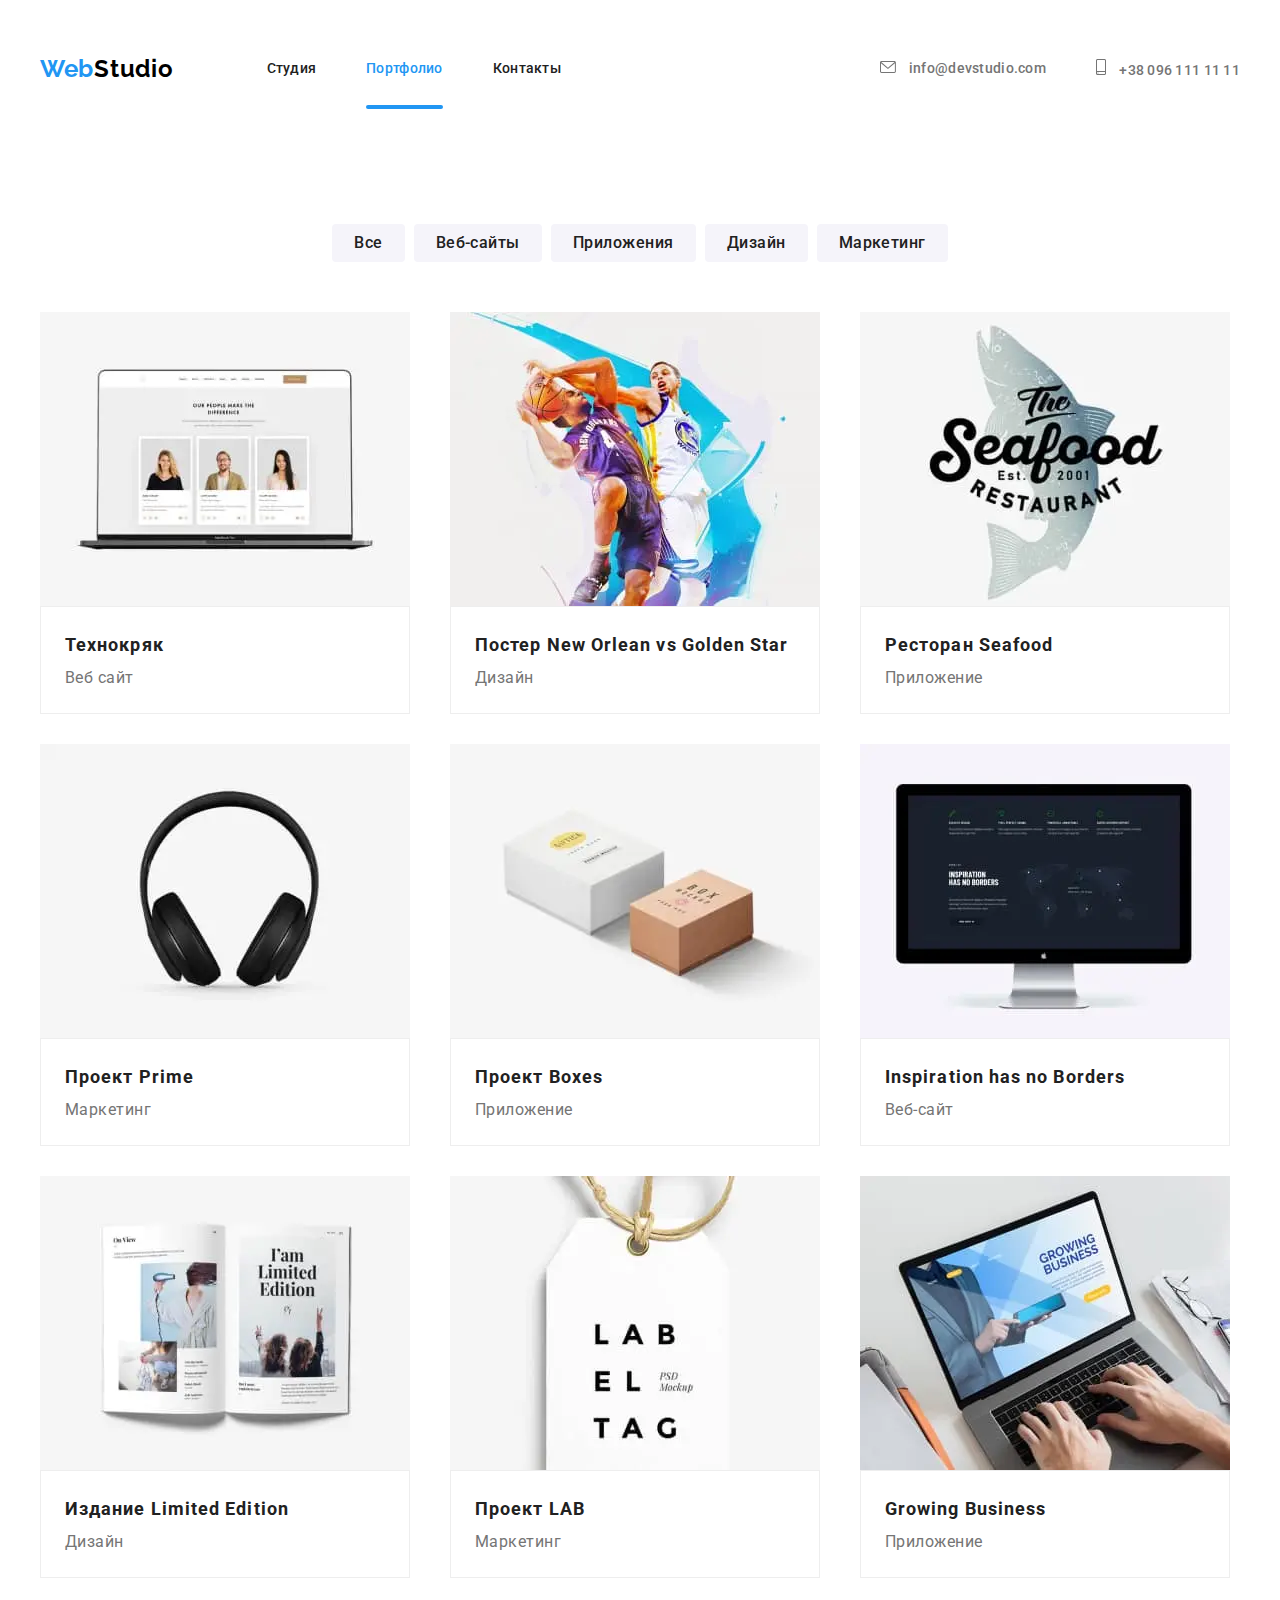
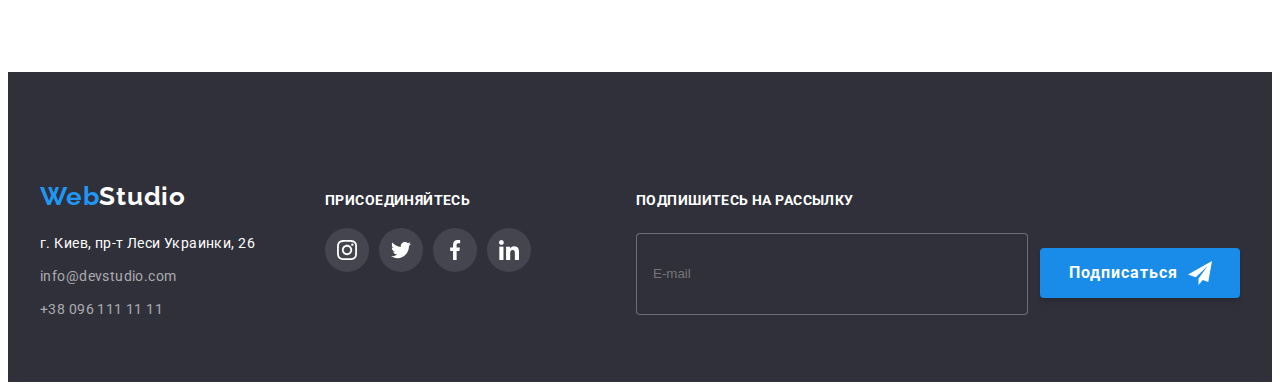
==== commit ecd762ee: "finish" ====
--- a/portfolio.html
+++ b/portfolio.html
@@ -151,12 +151,39 @@
             <li class="cards__item">
               <article class="cards__article">
                 <div class="cards__wrapper">
-                  <img
+
+<picture>
+  <source
+                    srcset="./images/portfolio/desktop/webp/img1-370x294.webp 1x, ./images/portfolio/desktop/webp/img1-370x294@2x.webp 2x"
+                    media="(min-width: 1200px)" type="image/webp">
+                    <source
+                    srcset="./images/portfolio/desktop/img1-370x294.jpg 1x, ./images/portfolio/desktop/img1-370x294@2x.jpg 2x"
+                    media="(min-width: 1200px)">
+
+                     <source
+                    srcset="./images/portfolio/tablet/webp/img1-354x294.webp 1x, ./images/portfolio/tablet/webp/img1-354x294@2x.webp 2x"
+                    media="(min-width: 768px)" type="image/webp">
+                    <source 
+                    srcset="./images/portfolio/tablet/img1-354x294.jpg 1x, ./images/portfolio/tablet/img1-354x294@2x.jpg 2x"
+                    media="(min-width: 768px)">
+
+                    <source
+                    srcset="./images/portfolio/mobile/webp/img1-450x294.webp 1x, ./images/portfolio/mobile/webp/img1-450x294@2x.webp 2x"
+                    media="(min-width: 480px)" type="image/webp">
+                    <source 
+                    srcset="./images/portfolio/mobile/img1-450x294.jpg 1x, ./images/portfolio/mobile/img1-450x294@2x.jpg 2x"
+                    media="(min-width: 480px)">
+
+                                      <img
                     src="./images/portfolio/pic1.jpg"
                     alt="Веб сайт Технокряк"
-                    width="370"
-                    height="294"
-                  />
+                  />
+
+</picture>
+
+
+
+
                   <p class="cards__overlay">
                     Технокряк это современная площадка распространения
                     коронавируса. Компании используют эту платформу для
@@ -174,12 +201,39 @@
             <li class="cards__item">
               <article class="cards__article">
                 <div class="cards__wrapper">
-                  <img
+
+
+<picture>
+  <source
+                    srcset="./images/portfolio/desktop/webp/img2-370x294.webp 1x, ./images/portfolio/desktop/webp/img2-370x294@2x.webp 2x"
+                    media="(min-width: 1200px)" type="image/webp">
+                    <source
+                    srcset="./images/portfolio/desktop/img2-370x294.jpg 1x, ./images/portfolio/desktop/img2-370x294@2x.jpg 2x"
+                    media="(min-width: 1200px)">
+
+                     <source
+                    srcset="./images/portfolio/tablet/webp/img2-354x294.webp 1x, ./images/portfolio/tablet/webp/img2-354x294@2x.webp 2x"
+                    media="(min-width: 768px)" type="image/webp">
+                    <source 
+                    srcset="./images/portfolio/tablet/img2-354x294.jpg 1x, ./images/portfolio/tablet/img2-354x294@2x.jpg 2x"
+                    media="(min-width: 768px)">
+
+                    <source
+                    srcset="./images/portfolio/mobile/webp/img2-450x294.webp 1x, ./images/portfolio/mobile/webp/img2-450x294@2x.webp 2x"
+                    media="(min-width: 480px)" type="image/webp">
+                    <source 
+                    srcset="./images/portfolio/mobile/img2-450x294.jpg 1x, ./images/portfolio/mobile/img2-450x294@2x.jpg 2x"
+                    media="(min-width: 480px)">
+
+                                     <img
                     src="./images/portfolio/pic2.jpg"
-                    alt="Постер игры в баскетбол"
-                    width="370"
-                    height="294"
-                  />
+                    alt="Постер игры в баскетбол"         
+                  />
+
+</picture>
+
+
+
                   <p class="cards__overlay">
                     Технокряк это современная площадка распространения
                     коронавируса. Компании используют эту платформу для
@@ -196,12 +250,36 @@
             <li class="cards__item">
               <article class="cards__article">
                 <div class="cards__wrapper">
-                  <img
+
+<picture>
+  <source
+                    srcset="./images/portfolio/desktop/webp/img3-370x294.webp 1x, ./images/portfolio/desktop/webp/img3-370x294@2x.webp 2x"
+                    media="(min-width: 1200px)" type="image/webp">
+                    <source
+                    srcset="./images/portfolio/desktop/img3-370x294.jpg 1x, ./images/portfolio/desktop/img3-370x294@2x.jpg 2x"
+                    media="(min-width: 1200px)">
+
+                     <source
+                    srcset="./images/portfolio/tablet/webp/img3-354x294.webp 1x, ./images/portfolio/tablet/webp/img3-354x294@2x.webp 2x"
+                    media="(min-width: 768px)" type="image/webp">
+                    <source 
+                    srcset="./images/portfolio/tablet/img3-354x294.jpg 1x, ./images/portfolio/tablet/img3-354x294@2x.jpg 2x"
+                    media="(min-width: 768px)">
+
+                    <source
+                    srcset="./images/portfolio/mobile/webp/img3-450x294.webp 1x, ./images/portfolio/mobile/webp/img3-450x294@2x.webp 2x"
+                    media="(min-width: 480px)" type="image/webp">
+                    <source 
+                    srcset="./images/portfolio/mobile/img3-450x294.jpg 1x, ./images/portfolio/mobile/img3-450x294@2x.jpg 2x"
+                    media="(min-width: 480px)">
+
+                                     <img
                     src="./images/portfolio/pic3.jpg"
-                    alt="эмблема ресторана Seafood"
-                    width="370"
-                    height="294"
-                  />
+                    alt="эмблема ресторана Seafood" />
+
+</picture>
+
+
                   <p class="cards__overlay">
                     Технокряк это современная площадка распространения
                     коронавируса. Компании используют эту платформу для
@@ -219,12 +297,38 @@
             <li class="cards__item">
               <article class="cards__article">
                 <div class="cards__wrapper">
+
+<picture>
+  <source
+                    srcset="./images/portfolio/desktop/webp/img4-370x294.webp 1x, ./images/portfolio/desktop/webp/img4-370x294@2x.webp 2x"
+                    media="(min-width: 1200px)" type="image/webp">
+                    <source
+                    srcset="./images/portfolio/desktop/img4-370x294.jpg 1x, ./images/portfolio/desktop/img4-370x294@2x.jpg 2x"
+                    media="(min-width: 1200px)">
+
+                     <source
+                    srcset="./images/portfolio/tablet/webp/img4-354x294.webp 1x, ./images/portfolio/tablet/webp/img4-354x294@2x.webp 2x"
+                    media="(min-width: 768px)" type="image/webp">
+                    <source 
+                    srcset="./images/portfolio/tablet/img4-354x294.jpg 1x, ./images/portfolio/tablet/img4-354x294@2x.jpg 2x"
+                    media="(min-width: 768px)">
+
+                    <source
+                    srcset="./images/portfolio/mobile/webp/img4-450x294.webp 1x, ./images/portfolio/mobile/webp/img4-450x294@2x.webp 2x"
+                    media="(min-width: 480px)" type="image/webp">
+                    <source 
+                    srcset="./images/portfolio/mobile/img4-450x294.jpg 1x, ./images/portfolio/mobile/img4-450x294@2x.jpg 2x"
+                    media="(min-width: 480px)">
+
                   <img
                     src="./images/portfolio/pic4.jpg"
                     alt="наушники"
-                    width="370"
-                    height="294"
-                  />
+                  />
+
+</picture>
+
+                  
+
                   <p class="cards__overlay">
                     Технокряк это современная площадка распространения
                     коронавируса. Компании используют эту платформу для
@@ -241,12 +345,36 @@
             <li class="cards__item">
               <article class="cards__article">
                 <div class="cards__wrapper">
-                  <img
+
+<picture>
+  <source
+                    srcset="./images/portfolio/desktop/webp/img5-370x294.webp 1x, ./images/portfolio/desktop/webp/img5-370x294@2x.webp 2x"
+                    media="(min-width: 1200px)" type="image/webp">
+                    <source
+                    srcset="./images/portfolio/desktop/img5-370x294.jpg 1x, ./images/portfolio/desktop/img5-370x294@2x.jpg 2x"
+                    media="(min-width: 1200px)">
+
+                     <source
+                    srcset="./images/portfolio/tablet/webp/img5-354x294.webp 1x, ./images/portfolio/tablet/webp/img5-354x294@2x.webp 2x"
+                    media="(min-width: 768px)" type="image/webp">
+                    <source 
+                    srcset="./images/portfolio/tablet/img5-354x294.jpg 1x, ./images/portfolio/tablet/img5-354x294@2x.jpg 2x"
+                    media="(min-width: 768px)">
+
+                    <source
+                    srcset="./images/portfolio/mobile/webp/img5-450x294.webp 1x, ./images/portfolio/mobile/webp/img5-450x294@2x.webp 2x"
+                    media="(min-width: 480px)" type="image/webp">
+                    <source 
+                    srcset="./images/portfolio/mobile/img5-450x294.jpg 1x, ./images/portfolio/mobile/img5-450x294@2x.jpg 2x"
+                    media="(min-width: 480px)">
+
+                   <img
                     src="./images/portfolio/pic5.jpg"
                     alt="коробки"
-                    width="370"
-                    height="294"
-                  />
+                  
+                  />
+
+</picture>
                   <p class="cards__overlay">
                     Технокряк это современная площадка распространения
                     коронавируса. Компании используют эту платформу для
@@ -262,12 +390,37 @@
             <li class="cards__item">
               <article class="cards__article">
                 <div class="cards__wrapper">
+
+<picture>
+  <source
+                    srcset="./images/portfolio/desktop/webp/img6-370x294.webp 1x, ./images/portfolio/desktop/webp/img6-370x294@2x.webp 2x"
+                    media="(min-width: 1200px)" type="image/webp">
+                    <source
+                    srcset="./images/portfolio/desktop/img6-370x294.jpg 1x, ./images/portfolio/desktop/img6-370x294@2x.jpg 2x"
+                    media="(min-width: 1200px)">
+
+                     <source
+                    srcset="./images/portfolio/tablet/webp/img6-354x294.webp 1x, ./images/portfolio/tablet/webp/img6-354x294@2x.webp 2x"
+                    media="(min-width: 768px)" type="image/webp">
+                    <source 
+                    srcset="./images/portfolio/tablet/img6-354x294.jpg 1x, ./images/portfolio/tablet/img6-354x294@2x.jpg 2x"
+                    media="(min-width: 768px)">
+
+                    <source
+                    srcset="./images/portfolio/mobile/webp/img6-450x294.webp 1x, ./images/portfolio/mobile/webp/img6-450x294@2x.webp 2x"
+                    media="(min-width: 480px)" type="image/webp">
+                    <source 
+                    srcset="./images/portfolio/mobile/img6-450x294.jpg 1x, ./images/portfolio/mobile/img6-450x294@2x.jpg 2x"
+                    media="(min-width: 480px)">
+
                   <img
                     src="./images/portfolio/pic6.jpg"
                     alt="монитор"
-                    width="370"
-                    height="294"
-                  />
+                  />
+
+</picture>
+
+               
                   <p class="cards__overlay">
                     Технокряк это современная площадка распространения
                     коронавируса. Компании используют эту платформу для
@@ -285,12 +438,38 @@
             <li class="cards__item">
               <article class="cards__article">
                 <div class="cards__wrapper">
-                  <img
+
+<picture>
+  <source
+                    srcset="./images/portfolio/desktop/webp/img7-370x294.webp 1x, ./images/portfolio/desktop/webp/img7-370x294@2x.webp 2x"
+                    media="(min-width: 1200px)" type="image/webp">
+                    <source
+                    srcset="./images/portfolio/desktop/img7-370x294.jpg 1x, ./images/portfolio/desktop/img7-370x294@2x.jpg 2x"
+                    media="(min-width: 1200px)">
+
+                     <source
+                    srcset="./images/portfolio/tablet/webp/img7-354x294.webp 1x, ./images/portfolio/tablet/webp/img7-354x294@2x.webp 2x"
+                    media="(min-width: 768px)" type="image/webp">
+                    <source 
+                    srcset="./images/portfolio/tablet/img7-354x294.jpg 1x, ./images/portfolio/tablet/img7-354x294@2x.jpg 2x"
+                    media="(min-width: 768px)">
+
+                    <source
+                    srcset="./images/portfolio/mobile/webp/img7-450x294.webp 1x, ./images/portfolio/mobile/webp/img7-450x294@2x.webp 2x"
+                    media="(min-width: 480px)" type="image/webp">
+                    <source 
+                    srcset="./images/portfolio/mobile/img7-450x294.jpg 1x, ./images/portfolio/mobile/img7-450x294@2x.jpg 2x"
+                    media="(min-width: 480px)">
+
+                                   <img
                     src="./images/portfolio/pic7.jpg"
                     alt="книга"
-                    width="370"
-                    height="294"
-                  />
+                  />
+
+</picture>
+
+
+
                   <p class="cards__overlay">
                     Технокряк это современная площадка распространения
                     коронавируса. Компании используют эту платформу для
@@ -306,12 +485,38 @@
             <li class="cards__item">
               <article class="cards__article">
                 <div class="cards__wrapper">
-                  <img
+
+<picture>
+  <source
+                    srcset="./images/portfolio/desktop/webp/img8-370x294.webp 1x, ./images/portfolio/desktop/webp/img8-370x294@2x.webp 2x"
+                    media="(min-width: 1200px)" type="image/webp">
+                    <source
+                    srcset="./images/portfolio/desktop/img8-370x294.jpg 1x, ./images/portfolio/desktop/img8-370x294@2x.jpg 2x"
+                    media="(min-width: 1200px)">
+
+                     <source
+                    srcset="./images/portfolio/tablet/webp/img8-354x294.webp 1x, ./images/portfolio/tablet/webp/img8-354x294@2x.webp 2x"
+                    media="(min-width: 768px)" type="image/webp">
+                    <source 
+                    srcset="./images/portfolio/tablet/img8-354x294.jpg 1x, ./images/portfolio/tablet/img8-354x294@2x.jpg 2x"
+                    media="(min-width: 768px)">
+
+                    <source
+                    srcset="./images/portfolio/mobile/webp/img8-450x294.webp 1x, ./images/portfolio/mobile/webp/img8-450x294@2x.webp 2x"
+                    media="(min-width: 480px)" type="image/webp">
+                    <source 
+                    srcset="./images/portfolio/mobile/img8-450x294.jpg 1x, ./images/portfolio/mobile/img8-450x294@2x.jpg 2x"
+                    media="(min-width: 480px)">
+
+                      <img
                     src="./images/portfolio/pic8.jpg"
                     alt="лейбл"
-                    width="370"
-                    height="294"
-                  />
+                
+                  />
+
+</picture>
+
+              
                   <p class="cards__overlay">
                     Технокряк это современная площадка распространения
                     коронавируса. Компании используют эту платформу для
@@ -328,12 +533,37 @@
             <li class="cards__item">
               <article class="cards__article">
                 <div class="cards__wrapper">
-                  <img
+
+                  <picture>
+  <source
+                    srcset="./images/portfolio/desktop/webp/img9-370x294.webp 1x, ./images/portfolio/desktop/webp/img9-370x294@2x.webp 2x"
+                    media="(min-width: 1200px)" type="image/webp">
+                    <source
+                    srcset="./images/portfolio/desktop/img9-370x294.jpg 1x, ./images/portfolio/desktop/img9-370x294@2x.jpg 2x"
+                    media="(min-width: 1200px)">
+
+                     <source
+                    srcset="./images/portfolio/tablet/webp/img9-354x294.webp 1x, ./images/portfolio/tablet/webp/img9-354x294@2x.webp 2x"
+                    media="(min-width: 768px)" type="image/webp">
+                    <source 
+                    srcset="./images/portfolio/tablet/img9-354x294.jpg 1x, ./images/portfolio/tablet/img9-354x294@2x.jpg 2x"
+                    media="(min-width: 768px)">
+
+                    <source
+                    srcset="./images/portfolio/mobile/webp/img9-450x294.webp 1x, ./images/portfolio/mobile/webp/img9-450x294@2x.webp 2x"
+                    media="(min-width: 480px)" type="image/webp">
+                    <source 
+                    srcset="./images/portfolio/mobile/img9-450x294.jpg 1x, ./images/portfolio/mobile/img9-450x294@2x.jpg 2x"
+                    media="(min-width: 480px)">
+
+                    <img
                     src="./images/portfolio/pic9.jpg"
                     alt="ноутбук"
-                    width="370"
-                    height="294"
-                  />
+                  />
+
+</picture>
+
+
                   <p class="cards__overlay">
                     Технокряк это современная площадка распространения
                     коронавируса. Компании используют эту платформу для
--- a/css/main.min.css
+++ b/css/main.min.css
@@ -1,3 +1,3 @@
 :root{--main-font: "Roboto", sans-serif;--logo-font: "Raleway", sans-serif;--logo-color: #2196f3;--title-color: #212121;--font-description: #757575;--body-background-color: #ffffff;--hero-background-color: #2f303a;--button-accent-color: #188ce8;--button-section-background-color: #f5f4fa;--box-shadow-card-team: 0px 1px 3px rgba(0, 0, 0, 0.12),
-    0px 1px 1px rgba(0, 0, 0, 0.14), 0px 2px 1px rgba(0, 0, 0, 0.2);--border-radius-card-team: 0px 0px 4px 4px;--header-border: #ececec;--icon-color: #afb1b8}.link{text-decoration:none}.list{list-style:none;margin:0;padding:0}.address{font-style:normal}h1,h2,h3,p{margin:0;padding:0}ul,ol{margin:0;padding:0}img{display:block;max-width:100%}.visually-hidden{position:absolute;width:1px;height:1px;margin:-1px;border:0;padding:0;white-space:nowrap;clip-path:inset(100%);clip:rect(0 0 0 0);overflow:hidden}.container{width:100%;padding-left:15px;padding-right:15px}@media screen and (min-width: 480px){.container{width:480px;margin:0 auto}}@media screen and (min-width: 768px){.container{width:768px}}@media screen and (min-width: 1200px){.container{width:1200px}}.is-hidden{opacity:0;visibility:hidden;pointer-events:none}.backdrop.is-hidden .modal{transform:scale(0.9) translate(-50%, -50%)}@media screen and (max-width: 768px){.backdrop{position:fixed;top:0;left:0;padding:93px 15px;width:100vw;height:100vh;background-color:rgba(0,0,0,0.2);opacity:1;transition:opacity 250ms cubic-bezier(0.4, 0, 0.2, 1),visibility 250ms cubic-bezier(0.4, 0, 0.2, 1)}}@media screen and (min-width: 768px){.backdrop{position:fixed;top:0;left:0;padding:208px 159px;width:100vw;height:100vh;background-color:rgba(0,0,0,0.2);opacity:1;transition:opacity 250ms cubic-bezier(0.4, 0, 0.2, 1),visibility 250ms cubic-bezier(0.4, 0, 0.2, 1)}}@media screen and (max-width: 1200px){.modal{padding:40px;position:relative;top:50%;left:50%;max-width:450px;max-height:609px;background-color:#fff;transform:scale(1) translate(-50%, -50%);transition:transform 250ms cubic-bezier(0.4, 0, 0.2, 1)}.user-terms{display:flex;margin:0 auto;align-items:center;font-family:var(--main-font);font-weight:400;font-size:12px;line-height:1.17;letter-spacing:0.01em;color:#757575}.user-terms::before{content:"";display:block;width:16px;height:15px;margin-right:7px;border:2px solid var(--title-color);border-radius:2px;cursor:pointer}.modal-form__check:checked+.user-terms::before{background-image:url("../images/SVG/icon-check.svg");border:var(--logo-color);background-position:center}.modal-form__check:focus+.user-terms::before{outline:1px solid var(--logo-color);border:rgba(33,150,243,0)}.user-terms .link-user-terms{font-family:var(--main-font);font-weight:400;font-size:12px;line-height:1.17;letter-spacing:0.01em;text-decoration-line:underline;color:var(--logo-color)}}@media screen and (min-width: 1200px){.backdrop{position:fixed;top:0;left:0;width:100vw;height:100vh;background-color:rgba(0,0,0,0.2);opacity:1;transition:opacity 250ms cubic-bezier(0.4, 0, 0.2, 1),visibility 250ms cubic-bezier(0.4, 0, 0.2, 1)}.modal{padding:40px;position:absolute;top:50%;left:50%;width:528px;height:581px;background-color:#fff;transform:scale(1) translate(-50%, -50%);transition:transform 250ms cubic-bezier(0.4, 0, 0.2, 1)}}.modal__close-btn{position:absolute;top:8px;right:8px;width:30px;height:30px;background:#ffffff;border:1px solid rgba(0,0,0,0.1);border-radius:50%;cursor:pointer}.modal__close-btn:hover,.modal__close-btn:focus{fill:var(--logo-color)}.modal-form{display:flex;flex-direction:column;font-family:var(--main-font);font-weight:400;font-size:12px;line-height:1.16;letter-spacing:0.01em;color:#757575}.modal-form__heading{font-family:var(--main-font);font-weight:700;font-size:20px;line-height:1.15;text-align:center;letter-spacing:0.03em;color:#212121;margin-bottom:12px}.modal-form__wrapper{position:relative;display:block;margin-top:4px}.modal-form__label{margin-bottom:10px}.modal-form__comments{margin-bottom:20px}.modal-form__input{width:100%;height:40px;padding-left:42px;border:1px solid rgba(33,33,33,0.2);border-radius:4px;transition-property:border-color;transition-duration:250ms;transition-timing-function:cubic-bezier(0.4, 0, 0.2, 1)}.modal-form__input:focus{outline:none;border-color:var(--logo-color)}.modal-form__icon{position:absolute;top:50%;left:15px;transform:translateY(-50%);transition-property:fill;transition-duration:250ms;transition-timing-function:cubic-bezier(0.4, 0, 0.2, 1)}.modal-form__input:focus+.modal-form__icon{fill:var(--logo-color)}.modal-form__message{width:100%;height:120px;margin-top:4px;padding:12px 16px;border:1px solid rgba(33,33,33,0.2);border-radius:4px;resize:none}.modal-form__message::placeholder{font-family:var(--main-font);font-weight:400;font-size:12px;line-height:1.16;letter-spacing:0.01em;color:rgba(117,117,117,0.5);transition-property:border-color;transition-duration:250ms;transition-timing-function:cubic-bezier(0.4, 0, 0.2, 1)}.modal-form__message:focus{outline:none;border-color:var(--logo-color)}.modal-form-btn{align-self:center;background-color:var(--button-accent-color);border:none;border-radius:4px;box-shadow:0px 4px 4px rgba(0,0,0,0.15);padding-top:10px;padding-bottom:10px;padding-left:56px;padding-right:55px;margin-top:30px;font-family:var(--main-font);font-weight:700;font-size:16px;line-height:1.87;cursor:pointer;align-items:center;text-align:center;letter-spacing:0.06em;color:var(--body-background-color)}.modal-form-btn:hover,.modal-form-btn:focus{outline:none}.social-list{display:flex;align-items:center;justify-content:space-between}.social-list__icon{width:20px;height:20px;align-items:center;justify-content:center;transition-property:fill;transition-duration:250ms;transition-timing-function:cubic-bezier(0.4, 0, 0.2, 1)}.social-list__link{display:flex;align-items:center;justify-content:center;width:44px;height:44px;border-radius:50%;background-color:var(--body-background-color);fill:var(--icon-color);transition-property:background-color;transition-duration:250ms;transition-timing-function:cubic-bezier(0.4, 0, 0.2, 1)}.social-list__link:hover,.social-list__link:focus{background-color:var(--logo-color)}.social-list__link:hover .social-list__icon,.social-list__link:focus .social-list__icon{fill:var(--body-background-color)}.logo_light-theme{color:var(--logo-color)}.logo{font-family:var(--logo-font);font-weight:700;font-size:24px;line-height:1.17;letter-spacing:0.03em;color:#000000}@media screen and (max-width: 768px){.navigation__list{display:none}.contacts__list{display:none}.burger-btn{border:none;padding:0;background-color:transparent}.burger-btn__icon{width:24px;height:16px}.burger-btn:hover .burger-btn__icon,.burger-btn:focus .burger-btn__icon,.burger-btn__icon .burger-btn:hover,.burger-btn__icon .burger-btn:focus{fill:var(--logo-color);cursor:pointer}.header .container{display:flex;align-items:center;justify-content:space-between;padding-top:16px;padding-bottom:16px}.mobile-menu{position:fixed;width:100vw;height:100vh;max-width:480px;left:50%;top:0%;background-color:#fff;padding:48px 40px;transform:translateX(-50%);opacity:0;visibility:hidden;pointer-events:none;transition:opacity 250ms linear, visibility 250ms linear}.mobile-menu.is-open{display:flex;flex-direction:column;justify-content:space-between;opacity:1;visibility:visible;pointer-events:auto;transition:opacity 250ms linear, visibility 250ms linear}.mobile-menu__close-btn{position:absolute;top:21px;right:25px;width:40px;height:40px;cursor:pointer;background-color:transparent;border:0}.mobile-menu__close-btn:hover,.mobile-menu__close-btn:focus{fill:var(--logo-color)}.mobile-menu__link{font-family:var(--main-font);font-weight:500;font-size:40px;line-height:1.18;letter-spacing:0.02em;color:var(--title-color)}.mobile-menu__item:not(:last-child){margin-bottom:32px}.modile-menu_contacts-list{display:flex}.mobile-menu__contacts-item:not(:last-child){margin-bottom:32px}.mobile-menu__contacts-tel{font-family:var(--main-font);font-weight:500;font-size:34px;line-height:1.18;letter-spacing:0.02em;color:#2196f3}.mobile-menu__contacts-mail{font-family:var(--main-font);font-weight:500;font-size:24px;line-height:1.17;letter-spacing:0.02em;color:#757575}.mobile-menu__social-item{display:inline-flex}.mobile-menu__social-link{font-family:var(--main-font);font-weight:500;font-size:18px;line-height:1.23;letter-spacing:0.02em;color:#2196f3}.mobile-menu__social-item{border-right:1px solid rgba(33,33,33,0.2)}.mobile-menu__social-item:last-child{border-right:none}.mobile-menu__social-item:not(:last-child){margin-right:10px;padding-right:10px}.mobile-menu__item:hover,.mobile-menu__item:focus{color:var(--logo-color);cursor:pointer}.mobile-menu__item .current{color:var(--logo-color)}}@media screen and (min-width: 768px){.burger-btn,.mobile-menu,.mobile-menu__contacts-list,.mobile-menu__social-list{display:none}.header .container{display:flex;justify-content:space-between;height:80px;padding-top:21px;padding-bottom:21px}.logo{margin-right:88px}.navigation,.navigation__list,.navigation__item{display:flex;align-items:center}.navigation__item:not(:last-child){margin-right:50px}.contacts__list,.contacts__item{display:flex;flex-direction:column;justify-content:space-between}.contacts__link{font-family:var(--main-font);font-weight:500;font-size:12px;line-height:1.17;letter-spacing:0.02em;color:#757575}.navigation__link{font-family:var(--main-font);font-weight:500;font-size:14px;line-height:1.15;letter-spacing:0.02em;color:#212121}.navigation__link{position:relative;font-family:var(--main-font);font-weight:500;font-size:14px;line-height:1.14;letter-spacing:0.02em;color:var(--title-color);padding:32px 0px;transition-property:color;transition-duration:250ms;transition-timing-function:cubic-bezier(0.4, 0, 0.2, 1)}.navigation__item .navigation__link:hover,.navigation__item .navigation__link:focus{color:var(--logo-color);cursor:pointer}.navigation__item .navigation__link.current{color:var(--logo-color)}.current.navigation__link::after{position:absolute;content:"";display:block;width:100%;height:4px;border-radius:4px;background-color:var(--logo-color);bottom:0;left:0}}@media screen and (min-width: 1200px){.logo{margin-right:93px}.contacts__list{margin-left:auto}.contacts__list{display:flex;flex-direction:row}.contacts__list,.contacts__item,.navigation__item,.navigation{align-items:center}.contacts__item+.contacts__item{margin-left:50px}}.contacts__link{align-items:center;font-family:var(--main-font);font-weight:500;font-size:14px;line-height:1.14;letter-spacing:0.02em;color:var(--font-description);transition-property:color;transition-duration:250ms;transition-timing-function:cubic-bezier(0.4, 0, 0.2, 1)}.contacts__link:focus .auth-icon,.contacts__link:hover .auth-icon,.contacts__link:hover,.contacts__link:focus{color:var(--logo-color);fill:var(--logo-color);cursor:pointer}.contacts__mail-icon{height:12px;width:16px;margin-right:10px;fill:var(--font-description);transition-property:fill;transition-duration:250ms;transition-timing-function:cubic-bezier(0.4, 0, 0.2, 1)}.contacts__icon-smartphone{height:16px;width:10px;margin-right:10px;fill:var(--font-description);transition-property:fill;transition-duration:250ms;transition-timing-function:cubic-bezier(0.4, 0, 0.2, 1)}@media screen and (max-width: 768px){.hero{max-width:480px;background-image:linear-gradient(rgba(47,48,58,0.4), rgba(47,48,58,0.4)),url("../images/hero/hero-480x400.jpg");background-repeat:no-repeat;background-size:cover;background-color:var(--hero-background-color);padding-top:118px;padding-bottom:118px;margin:0 auto}}@media screen and (max-width: 768px) and (min-device-pixel-ratio: 2), screen and (max-width: 768px) and (-webkit-min-device-pixel-ratio: 2), screen and (max-width: 768px) and (min-resolution: 192dpi), screen and (max-width: 768px) and (min-resolution: 2dppx){.hero{background-image:url("../images/hero/hero-480x400@2x.jpg")}}@media screen and (max-width: 768px){.hero .container{text-align:center}.hero__title{margin-left:auto;margin-right:auto;margin-bottom:30px;max-width:360px;font-family:var(--main-font);font-weight:900;font-size:26px;line-height:1.62;text-align:center;letter-spacing:0.06em;text-transform:uppercase;color:var(--body-background-color)}}@media screen and (min-width: 768px){.hero{max-width:768px;background-image:linear-gradient(rgba(47,48,58,0.4), rgba(47,48,58,0.4)),url("../images/hero/hero-768x400.jpg");background-repeat:no-repeat;background-size:cover;background-color:var(--hero-background-color);padding-top:118px;padding-bottom:118px;margin:0 auto}}@media screen and (min-width: 768px) and (min-device-pixel-ratio: 2), screen and (min-width: 768px) and (-webkit-min-device-pixel-ratio: 2), screen and (min-width: 768px) and (min-resolution: 192dpi), screen and (min-width: 768px) and (min-resolution: 2dppx){.hero{background-image:url("../images/hero/hero-768x400@2x.jpg")}}@media screen and (min-width: 768px){.hero .container{text-align:center}.hero__title{margin-left:auto;margin-right:auto;margin-bottom:30px;max-width:360px;font-family:var(--main-font);font-weight:900;font-size:26px;line-height:1.62;text-align:center;letter-spacing:0.06em;text-transform:uppercase;color:var(--body-background-color)}}@media screen and (min-width: 1200px){.hero{max-width:100vw;background-image:linear-gradient(rgba(47,48,58,0.4), rgba(47,48,58,0.4)),url("../images/hero/hero-1600x600.jpg");background-repeat:no-repeat;background-size:cover;background-color:var(--hero-background-color);padding-top:200px;padding-bottom:200px;margin:0 auto}}@media screen and (min-width: 1200px) and (min-device-pixel-ratio: 2), screen and (min-width: 1200px) and (-webkit-min-device-pixel-ratio: 2), screen and (min-width: 1200px) and (min-resolution: 192dpi), screen and (min-width: 1200px) and (min-resolution: 2dppx){.hero{background-image:url("../images/hero/hero-1600x600@2x.jpg")}}@media screen and (min-width: 1200px){.hero .container{text-align:center}.hero__title{max-width:696px;margin-left:auto;margin-right:auto;margin-bottom:30px;font-family:var(--main-font);font-weight:900;font-size:44px;line-height:1.36;text-align:center;letter-spacing:0.06em;text-transform:uppercase;color:var(--body-background-color)}}.hero__button{border-radius:4px;box-shadow:0px 4px 4px rgba(0,0,0,0.15);min-width:200px;padding:10px 32px;border:0px;font-family:var(--main-font);font-weight:700;font-size:16px;line-height:1.87;outline:none;cursor:pointer;align-items:center;text-align:center;letter-spacing:0.06em;background-color:var(--logo-color);color:var(--body-background-color)}.hero__button:hover,.hero__button:focus{background:var(--button-accent-color)}.benefits__icon{width:70px;height:70px}@media screen and (max-width: 767px){.benefits{padding-top:60px;padding-bottom:60px}.benefits__thumb{display:flex;max-width:450px;height:120px;justify-content:center;align-items:center;margin-bottom:30px;background:var(--button-section-background-color)}.benefits__description{margin-bottom:30px}.benefits__title{text-align:center}.benefits__title{margin-bottom:20px;font-family:var(--main-font);font-weight:700;font-size:14px;line-height:1.14;letter-spacing:0.03em;text-transform:uppercase;color:var(--title-color)}.benefits__description{font-family:var(--main-font);font-weight:400;font-size:14px;line-height:1.71;letter-spacing:0.03em;color:var(--font-description)}}@media screen and (min-width: 768px){.benefits{padding-top:60px;padding-bottom:60px}.benefits__thumb{display:flex;justify-content:center;align-items:center;margin-bottom:30px;background:var(--button-section-background-color);max-width:354px;height:120px}.benefits__list{display:flex;flex-wrap:wrap;margin-left:-30px;margin-top:-30px;margin-right:0px;margin-bottom:0px;padding:0px}.benefits__item{margin-left:30px;margin-top:30px;flex-basis:calc(100% / 2 - 30px)}.benefits__title{margin-bottom:20px;font-family:var(--main-font);font-weight:700;font-size:14px;line-height:1.14;letter-spacing:0.03em;text-transform:uppercase;color:var(--title-color)}.benefits__description{font-family:var(--main-font);font-weight:400;font-size:14px;line-height:1.71;letter-spacing:0.03em;color:var(--font-description)}}@media screen and (min-width: 1200px){.benefits{padding-top:94px;padding-bottom:94px}.benefits__list{display:flex;margin-left:-30px;margin-top:-30px;margin-right:0px;margin-bottom:0px;padding:0px}.benefits__thumb{width:270px;height:120px;display:flex;justify-content:center;align-items:center;margin-bottom:30px;background:var(--button-section-background-color);border-radius:4px}.benefits__item{display:flex;flex-wrap:wrap;margin-left:30px;flex-basis:calc(100% / 4 - 30px)}.benefits__title{margin-bottom:20px;font-family:var(--main-font);font-weight:700;font-size:14px;line-height:1.14;letter-spacing:0.03em;text-transform:uppercase;color:var(--title-color)}.benefits__description{font-family:var(--main-font);font-weight:400;font-size:14px;line-height:1.71;letter-spacing:0.03em;color:var(--font-description)}}@media screen and (max-width: 1200px){.servises{display:none}}@media screen and (min-width: 1200px){.servises{padding-bottom:94px}.servises__title{margin-bottom:50px;font-family:var(--main-font);font-weight:700;font-size:36px;line-height:1.17;text-align:center;letter-spacing:0.03em;color:var(--title-color)}.servises__list{display:flex;margin-left:-30px}.servises__item{display:flex;flex-wrap:wrap;margin-left:30px;flex-basis:calc(100% / 3 - 30px)}.servises__wrapper{position:relative}.servises__name{position:absolute;left:0;bottom:0;padding-top:27px;padding-bottom:27px;width:100%;height:70px;font-family:var(--main-font);font-weight:700;font-size:14px;line-height:1.15;text-align:center;letter-spacing:0.03em;text-transform:uppercase;color:#fff;background-color:rgba(47,48,58,0.8)}}.team{background:var(--button-section-background-color);padding-top:60px;padding-bottom:60px}.team__title{margin-bottom:30px;font-family:var(--main-font);font-weight:700;font-size:28px;line-height:1.18;text-align:center;letter-spacing:0.03em;color:var(--title-color)}.team__card{background:var(--body-background-color);box-shadow:var(--box-shadow-card-team);border-radius:var(--border-radius-card-team);text-align:center}.team__name{margin-bottom:10px;font-family:var(--main-font);font-weight:500;font-size:16px;line-height:1.18;letter-spacing:0.03em;color:var(--title-color)}.team__profession{margin-bottom:16px;font-family:var(--main-font);font-weight:400;font-size:16px;line-height:1.18;letter-spacing:0.03em;color:var(--font-description)}.social-list{justify-content:center}@media screen and (max-width: 768px){.team__item:not(:last-child){margin-bottom:30px}.team__description{padding-top:30px;padding-bottom:24px;margin-left:auto;margin-right:auto}}@media screen and (min-width: 768px){.team__list{display:flex;flex-wrap:wrap;margin-left:-30px;margin-top:-30px;margin-right:0;margin-bottom:0}.team__item{margin-left:30px;margin-top:30px;flex-basis:calc(100% / 2 - 30px)}.team__card{width:354px}.team__description{padding-top:30px;padding-bottom:24px;padding-left:74px;padding-right:74px;margin-left:auto;margin-right:auto}}@media screen and (min-width: 1200px){.team{background:var(--button-section-background-color);padding-top:94px;padding-bottom:94px}.team__title{margin-bottom:50px;font-family:var(--main-font);font-weight:700;font-size:36px;line-height:1.17;text-align:center;letter-spacing:0.03em;color:var(--title-color)}.team__list{display:flex;margin-left:-30px}.team__item{display:flex;flex-wrap:wrap;margin-left:30px;flex-basis:calc(100% / 4 - 30px)}.team__description{padding-top:30px;padding-bottom:30px;padding-left:32px;padding-right:32px;margin-left:auto;margin-right:auto}.team__card{width:270px}}@media screen and (max-width: 1200px){.clients{padding-top:60px;padding-bottom:60px}.clients__title{font-family:var(--main-font);font-weight:700;font-size:28px;line-height:1.18;text-align:center;letter-spacing:0.03em;color:var(--title-color);margin-bottom:50px}}@media screen and (max-width: 768px){.clients__list{display:flex;flex-wrap:wrap;justify-content:center;margin-left:-30px;margin-top:-30px}.clients__item{display:flex;margin-left:30px;margin-top:30px;flex-basis:calc(100% / 2 - 30px)}.clients__icon{display:flex;border:1px solid #afb1b8;box-sizing:border-box;border-radius:4px;width:210px;height:92px;justify-content:center;align-items:center;cursor:pointer;transition-property:border;transition-duration:250ms;transition-timing-function:cubic-bezier(0.4, 0, 0.2, 1)}.clients__icon{fill:var(--icon-color);transition-property:fill;transition-duration:250ms}.clients__item:hover .clients__icon,.clients__item:focus .clients__icon{border:1px solid var(--logo-color);fill:var(--logo-color)}}@media screen and (min-width: 768px){.clients__list{display:flex;flex-wrap:wrap;justify-content:center;margin-left:-30px;margin-top:-30px}.clients__item{display:flex;margin-left:30px;margin-top:30px;flex-basis:calc(100% / 3 - 30px)}.clients__icon{display:flex;border:1px solid #afb1b8;box-sizing:border-box;border-radius:4px;width:226px;height:92px;justify-content:center;align-items:center;cursor:pointer;transition-property:border;transition-duration:250ms;transition-timing-function:cubic-bezier(0.4, 0, 0.2, 1)}.clients__icon{fill:var(--icon-color);transition-property:fill;transition-duration:250ms}.clients__item:hover .clients__icon,.clients__item:focus .clients__icon{border:1px solid var(--logo-color);fill:var(--logo-color)}}@media screen and (min-width: 1200px){.clients{padding-top:94px;padding-bottom:94px}.clients__title{font-family:var(--main-font);font-weight:700;font-size:36px;line-height:1.17;text-align:center;letter-spacing:0.03em;color:var(--title-color);margin-bottom:50px}.clients__list{display:flex;flex-wrap:wrap}.clients__item{display:flex;flex-basis:auto}.clients__icon{display:flex;border:1px solid #afb1b8;box-sizing:border-box;border-radius:4px;width:170px;height:90px;justify-content:center;align-items:center;cursor:pointer;transition-property:border;transition-duration:250ms;transition-timing-function:cubic-bezier(0.4, 0, 0.2, 1)}.clients__icon{fill:var(--icon-color);transition-property:fill;transition-duration:250ms}.clients__item:hover .clients__icon,.clients__item:focus .clients__icon{border:1px solid var(--logo-color);fill:var(--logo-color)}}.footer{background-color:var(--hero-background-color)}.footer__info{display:flex;align-items:baseline;padding-top:60px;padding-bottom:60px}.logo-footer{margin-bottom:20px;display:inline-block;font-family:var(--logo-font);font-weight:700;font-size:26px;line-height:1.19;letter-spacing:0.03em;color:var(--body-background-color)}.logo-footer__text{color:var(--logo-color)}.address__item:not(:last-child){margin-bottom:9px}.address__contacts{transition-property:color;transition-duration:250ms;transition-timing-function:cubic-bezier(0.4, 0, 0.2, 1)}.address__link{font-family:var(--main-font);font-weight:400;font-size:14px;line-height:1.71;letter-spacing:0.03em;color:var(--body-background-color)}.address__contacts{font-family:var(--main-font);font-weight:400;font-size:14px;line-height:1.71;letter-spacing:0.03em;color:rgba(255,255,255,0.6)}.address__contacts:hover,.address__contacts:focus{color:var(--logo-color)}.address-wrapper{display:inline-block}.join-us{display:inline-block;margin-left:70px}.footer-social-list{display:flex}.footer-social-list__link{display:flex;align-items:center;justify-content:center;width:44px;height:44px;border-radius:50px;background-color:rgba(255,255,255,0.1);transition-property:background-color;transition-duration:250ms;transition-timing-function:cubic-bezier(0.4, 0, 0.2, 1)}.footer-social-list__link:focus,.footer-social-list__link:hover{background-color:var(--logo-color)}.footer-social-list__item:not(:last-child){margin-right:10px}.footer-social-list__icon{width:20px;height:20px;fill:white}.join-us__title{display:inline-block;font-family:var(--main-font);font-weight:700;font-size:14px;line-height:1.15;letter-spacing:0.03em;text-transform:uppercase;color:var(--body-background-color);margin-bottom:20px}.mailing{margin-left:93px;display:flex;flex-direction:column;margin-left:auto}.mailing__title{display:block;font-family:var(--main-font);font-weight:700;font-size:14px;line-height:1.15;letter-spacing:0.03em;text-transform:uppercase;color:#ffffff;margin-bottom:20px}.mailing__form{display:flex;align-items:stretch}.mailing__form::placeholder{display:flex;font-family:var(--main-font);font-weight:400;font-size:16px;line-height:1.25x;letter-spacing:0.03em;color:rgba(255,255,255,0.6)}.mailing__input{display:flex;width:358px;height:50px;padding:15px 16px;outline:none;color:#fff;border:1px solid rgba(255,255,255,0.3);border-radius:4px;background:#2f303a}.mailing__form-btn{display:flex;background-color:var(--button-accent-color);border:none;min-width:200px;height:50px;border-radius:4px;box-shadow:0px 4px 4px rgba(0,0,0,0.15);padding-top:10px;padding-bottom:10px;padding-left:29px;margin-left:12px;font-family:var(--main-font);font-weight:700;font-size:16px;line-height:1.87;cursor:pointer;align-items:center;text-align:center;letter-spacing:0.06em;color:var(--body-background-color)}.send-btm{margin-left:10px}@media screen and (max-width: 768px){.footer__info{display:flex;flex-wrap:wrap;justify-content:center}.logo-footer{display:flex;justify-content:center;margin-bottom:20px;font-family:var(--logo-font);font-weight:700;font-size:24px;line-height:1.17;letter-spacing:0.03em;color:var(--body-background-color)}.logo-footer__text{color:var(--logo-color)}.address__list{display:flex;flex-direction:column;align-items:center;margin-bottom:60px;width:100vw}.join-us{margin-left:0px}.join-us__title{text-align:center;width:100vw}.footer-social-list{display:flex;justify-content:center;align-items:center;margin-bottom:60px}.mailing__title{text-align:center;margin-bottom:20px}.mailing__form{display:flex;flex-wrap:wrap}.mailing__input{margin-bottom:20px;width:100%}.mailing__form-btn{display:flex;align-items:center;justify-content:center;margin:0 auto}.send-btm{margin-left:10px}}@media screen and (min-width: 768px){.footer__info{display:flex;flex-wrap:wrap;justify-content:center}.address-wrapper{text-align:center;margin-right:165px}.mailing{margin-left:0px;margin-top:60px}.mailing__title{margin:0 auto;margin-bottom:20px}.mailing__form{display:flex;flex-direction:column;align-items:center}.mailing__form-btn{margin-top:20px;margin-left:0px}}@media screen and (min-width: 1200px){.footer{background-color:var(--hero-background-color)}.footer__info{display:flex;align-items:baseline;padding-top:60px;padding-bottom:60px}.logo-footer{margin-bottom:20px;display:inline-block;font-family:var(--logo-font);font-weight:700;font-size:26px;line-height:1.19;letter-spacing:0.03em;color:var(--body-background-color)}.logo-footer__text{color:var(--logo-color)}.address__item:not(:last-child){margin-bottom:9px}.address__contacts{transition-property:color;transition-duration:250ms;transition-timing-function:cubic-bezier(0.4, 0, 0.2, 1)}.address__link{font-family:var(--main-font);font-weight:400;font-size:14px;line-height:1.71;letter-spacing:0.03em;color:var(--body-background-color)}.address__contacts{font-family:var(--main-font);font-weight:400;font-size:14px;line-height:1.71;letter-spacing:0.03em;color:rgba(255,255,255,0.6)}.address__contacts:hover,.address__contacts:focus{color:var(--logo-color)}.address-wrapper{display:inline-block;text-align:left;margin-right:0px}.join-us{display:inline-block;margin-left:70px}.footer-social-list{display:flex}.footer-social-list__link{display:flex;align-items:center;justify-content:center;width:44px;height:44px;border-radius:50px;background-color:rgba(255,255,255,0.1);transition-property:background-color;transition-duration:250ms;transition-timing-function:cubic-bezier(0.4, 0, 0.2, 1)}.footer-social-list__link:focus,.footer-social-list__link:hover{background-color:var(--logo-color)}.footer-social-list__item:not(:last-child){margin-right:10px}.footer-social-list__icon{width:20px;height:20px;fill:white}.join-us__title{display:inline-block;font-family:var(--main-font);font-weight:700;font-size:14px;line-height:1.15;letter-spacing:0.03em;text-transform:uppercase;color:var(--body-background-color);margin-bottom:20px}.mailing{margin-left:93px;display:flex;flex-direction:column;margin-left:auto}.mailing__title{display:block;font-family:var(--main-font);font-weight:700;font-size:14px;line-height:1.15;letter-spacing:0.03em;text-transform:uppercase;color:#ffffff;margin-bottom:20px;margin-left:0px}.mailing__form{display:flex;align-items:baseline;flex-direction:row}.mailing__form::placeholder{display:flex;font-family:var(--main-font);font-weight:400;font-size:16px;line-height:1.25x;letter-spacing:0.03em;color:rgba(255,255,255,0.6)}.mailing__input{display:flex;width:358px;height:50px;padding:15px 16px;outline:none;color:#fff;border:1px solid rgba(255,255,255,0.3);border-radius:4px;background:#2f303a}.mailing__form-btn{display:flex;background-color:var(--button-accent-color);border:none;min-width:200px;height:50px;border-radius:4px;box-shadow:0px 4px 4px rgba(0,0,0,0.15);padding-top:10px;padding-bottom:10px;padding-left:29px;margin-left:12px;font-family:var(--main-font);font-weight:700;font-size:16px;line-height:1.87;cursor:pointer;align-items:center;text-align:center;letter-spacing:0.06em;color:var(--body-background-color)}.send-btm{margin-left:10px}}.header.portfolio{border-bottom:1px solid var(--header-border)}.link li{list-style:none}@media screen and (max-width: 768px){.filters{padding:60px 15px}.filters__list{display:flex;flex-wrap:wrap;margin-left:-8px;margin-top:-15px;justify-content:flex-start;margin-bottom:40px}.filters__item{margin-left:8px;margin-top:15px}}@media screen and (min-width: 768px){.filters{padding:60px 15px}.filters__list{display:flex;justify-content:center;margin-bottom:30px}.filters__item:not(:last-child){margin-right:8px}}@media screen and (min-width: 1200px){.filters{padding-top:94px;padding-bottom:94px}.filters__list{display:flex;margin-bottom:50px}.filters__item:not(:last-child){margin-right:9px}}.filters__button{padding:6px 22px;border-radius:4px;font-family:var(--main-font);font-weight:500;font-size:16px;line-height:1.62;text-align:center;letter-spacing:0.03em;color:var(--title-color);background:var(--button-section-background-color);border-color:var(--button-section-background-color);cursor:pointer;border-style:none;transition-property:background-color, color, border-color;transition-duration:250ms;transition-timing-function:cubic-bezier(0.4, 0, 0.2, 1)}.filters__button:hover,.filters__button:focus{background:var(--logo-color);color:var(--body-background-color);border-color:var(--logo-color);box-shadow:0px 3px 1px rgba(0,0,0,0.1),0px 1px 2px rgba(0,0,0,0.08),0px 2px 2px rgba(0,0,0,0.12)}@media screen and (max-width: 768px){.cards__item{display:flex;flex-wrap:wrap}.cards__item:not(:last-child){margin-bottom:30px}}.cards{display:flex;flex-wrap:wrap;margin-left:-30px;margin-top:-30px;margin-right:0;margin-bottom:0}.cards__item{display:flex;margin-left:30px;margin-top:30px;flex-basis:calc(100% / 3 - 30px)}.cards__description{padding-top:20px;padding-bottom:20px;padding-right:24px;padding-left:24px;border:1px solid #eeeeee;box-sizing:border-box}.cards__title{font-family:var(--main-font);font-weight:700;font-size:18px;line-height:2;letter-spacing:0.06em;color:var(--title-color)}.cards__filter{font-family:Roboto;font-style:normal;font-weight:normal;font-size:16px;line-height:30px;letter-spacing:0.03em;color:var(--font-description)}.cards__wrapper{position:relative;overflow:hidden}.cards__wrapper .cards__overlay{position:absolute;left:0px;bottom:0px;height:100%;width:100%;padding-left:24px;padding-right:24px;padding-top:63px;font-family:var(--main-font);font-weight:normal;font-size:18px;line-height:1.56;letter-spacing:0.03em;color:#ffffff;background-color:rgba(33,150,243,0.9);transform:translateY(100%);opacity:0;transition:transform 250ms cubic-bezier(0.4, 0, 0.2, 1),opacity 250ms cubic-bezier(0.4, 0, 0.2, 1)}.cards__article:focus,.cards__article:hover{background:#ffffff;box-shadow:0px 1px 1px rgba(0,0,0,0.12),0px 4px 4px rgba(0,0,0,0.06),1px 4px 6px rgba(0,0,0,0.16)}.cards__article:focus:hover .cards__overlay,.cards__article:focus:focus .cards__overlay,.cards__article:hover:hover .cards__overlay,.cards__article:hover:focus .cards__overlay{transform:translateY(0%);opacity:1}
+    0px 1px 1px rgba(0, 0, 0, 0.14), 0px 2px 1px rgba(0, 0, 0, 0.2);--border-radius-card-team: 0px 0px 4px 4px;--header-border: #ececec;--icon-color: #afb1b8}.link{text-decoration:none}.list{list-style:none;margin:0;padding:0}.address{font-style:normal}h1,h2,h3,p{margin:0;padding:0}ul,ol{margin:0;padding:0}img{display:block;max-width:100%}.visually-hidden{position:absolute;width:1px;height:1px;margin:-1px;border:0;padding:0;white-space:nowrap;clip-path:inset(100%);clip:rect(0 0 0 0);overflow:hidden}.container{width:100%;padding-left:15px;padding-right:15px}@media screen and (min-width: 480px){.container{width:480px;margin:0 auto}}@media screen and (min-width: 768px){.container{width:768px}}@media screen and (min-width: 1200px){.container{width:1200px}}.is-hidden{opacity:0;visibility:hidden;pointer-events:none}.backdrop.is-hidden .modal{transform:scale(0.9) translate(-50%, -50%)}@media screen and (max-width: 768px){.backdrop{position:fixed;top:0;left:0;padding:93px 15px;width:100vw;height:100vh;background-color:rgba(0,0,0,0.2);opacity:1;transition:opacity 250ms cubic-bezier(0.4, 0, 0.2, 1),visibility 250ms cubic-bezier(0.4, 0, 0.2, 1)}}@media screen and (min-width: 768px){.backdrop{position:fixed;top:0;left:0;padding:208px 159px;width:100vw;height:100vh;background-color:rgba(0,0,0,0.2);opacity:1;transition:opacity 250ms cubic-bezier(0.4, 0, 0.2, 1),visibility 250ms cubic-bezier(0.4, 0, 0.2, 1)}}@media screen and (max-width: 1200px){.modal{padding:40px;position:relative;top:50%;left:50%;max-width:450px;max-height:609px;background-color:#fff;transform:scale(1) translate(-50%, -50%);transition:transform 250ms cubic-bezier(0.4, 0, 0.2, 1)}.user-terms{display:flex;margin:0 auto;align-items:center;font-family:var(--main-font);font-weight:400;font-size:12px;line-height:1.17;letter-spacing:0.01em;color:#757575}.user-terms::before{content:"";display:block;width:16px;height:15px;margin-right:7px;border:2px solid var(--title-color);border-radius:2px;cursor:pointer}.modal-form__check:checked+.user-terms::before{background-image:url("../images/SVG/icon-check.svg");border:var(--logo-color);background-position:center}.modal-form__check:focus+.user-terms::before{outline:1px solid var(--logo-color);border:rgba(33,150,243,0)}.user-terms .link-user-terms{font-family:var(--main-font);font-weight:400;font-size:12px;line-height:1.17;letter-spacing:0.01em;text-decoration-line:underline;color:var(--logo-color)}}@media screen and (min-width: 1200px){.backdrop{position:fixed;top:0;left:0;width:100vw;height:100vh;background-color:rgba(0,0,0,0.2);opacity:1;transition:opacity 250ms cubic-bezier(0.4, 0, 0.2, 1),visibility 250ms cubic-bezier(0.4, 0, 0.2, 1)}.modal{padding:40px;position:absolute;top:50%;left:50%;width:528px;height:581px;background-color:#fff;transform:scale(1) translate(-50%, -50%);transition:transform 250ms cubic-bezier(0.4, 0, 0.2, 1)}.user-terms{display:flex;margin:0 auto;align-items:center;font-family:var(--main-font);font-weight:400;font-size:14px;line-height:1.72;letter-spacing:0.01em;color:#757575}.user-terms::before{content:"";display:block;width:16px;height:15px;margin-right:7px;border:2px solid var(--title-color);border-radius:2px;cursor:pointer}.modal-form__check:checked+.user-terms::before{background-image:url("../images/SVG/icon-check.svg");border:var(--logo-color);background-position:center}.modal-form__check:focus+.user-terms::before{outline:1px solid var(--logo-color);border:rgba(33,150,243,0)}.user-terms .link-user-terms{font-family:var(--main-font);font-weight:400;font-size:14px;line-height:1.72;letter-spacing:0.01em;text-decoration-line:underline;color:var(--logo-color)}}.modal__close-btn{position:absolute;top:8px;right:8px;width:30px;height:30px;background:#ffffff;border:1px solid rgba(0,0,0,0.1);border-radius:50%;cursor:pointer}.modal__close-btn:hover,.modal__close-btn:focus{fill:var(--logo-color)}.modal-form{display:flex;flex-direction:column;font-family:var(--main-font);font-weight:400;font-size:12px;line-height:1.16;letter-spacing:0.01em;color:#757575}.modal-form__heading{font-family:var(--main-font);font-weight:700;font-size:20px;line-height:1.15;text-align:center;letter-spacing:0.03em;color:#212121;margin-bottom:12px}.modal-form__wrapper{position:relative;display:block;margin-top:4px}.modal-form__label{margin-bottom:10px}.modal-form__comments{margin-bottom:20px}.modal-form__input{width:100%;height:40px;padding-left:42px;border:1px solid rgba(33,33,33,0.2);border-radius:4px;transition-property:border-color;transition-duration:250ms;transition-timing-function:cubic-bezier(0.4, 0, 0.2, 1)}.modal-form__input:focus{outline:none;border-color:var(--logo-color)}.modal-form__icon{position:absolute;top:50%;left:15px;transform:translateY(-50%);transition-property:fill;transition-duration:250ms;transition-timing-function:cubic-bezier(0.4, 0, 0.2, 1)}.modal-form__input:focus+.modal-form__icon{fill:var(--logo-color)}.modal-form__message{width:100%;height:120px;margin-top:4px;padding:12px 16px;border:1px solid rgba(33,33,33,0.2);border-radius:4px;resize:none}.modal-form__message::placeholder{font-family:var(--main-font);font-weight:400;font-size:12px;line-height:1.16;letter-spacing:0.01em;color:rgba(117,117,117,0.5);transition-property:border-color;transition-duration:250ms;transition-timing-function:cubic-bezier(0.4, 0, 0.2, 1)}.modal-form__message:focus{outline:none;border-color:var(--logo-color)}.modal-form-btn{align-self:center;background-color:var(--button-accent-color);border:none;border-radius:4px;box-shadow:0px 4px 4px rgba(0,0,0,0.15);padding-top:10px;padding-bottom:10px;padding-left:56px;padding-right:55px;margin-top:30px;font-family:var(--main-font);font-weight:700;font-size:16px;line-height:1.87;cursor:pointer;align-items:center;text-align:center;letter-spacing:0.06em;color:var(--body-background-color)}.modal-form-btn:hover,.modal-form-btn:focus{outline:none}.social-list{display:flex;align-items:center;justify-content:space-between}.social-list__icon{width:20px;height:20px;align-items:center;justify-content:center;transition-property:fill;transition-duration:250ms;transition-timing-function:cubic-bezier(0.4, 0, 0.2, 1)}.social-list__link{display:flex;align-items:center;justify-content:center;width:44px;height:44px;border-radius:50%;background-color:var(--body-background-color);fill:var(--icon-color);transition-property:background-color;transition-duration:250ms;transition-timing-function:cubic-bezier(0.4, 0, 0.2, 1)}.social-list__link:hover,.social-list__link:focus{background-color:var(--logo-color)}.social-list__link:hover .social-list__icon,.social-list__link:focus .social-list__icon{fill:var(--body-background-color)}.logo_light-theme{color:var(--logo-color)}.logo{font-family:var(--logo-font);font-weight:700;font-size:24px;line-height:1.17;letter-spacing:0.03em;color:#000000}@media screen and (max-width: 768px){.navigation__list{display:none}.contacts__list{display:none}.burger-btn{border:none;padding:0;background-color:transparent}.burger-btn__icon{width:24px;height:16px}.burger-btn:hover .burger-btn__icon,.burger-btn:focus .burger-btn__icon,.burger-btn__icon .burger-btn:hover,.burger-btn__icon .burger-btn:focus{fill:var(--logo-color);cursor:pointer}.header .container{display:flex;align-items:center;justify-content:space-between;padding-top:16px;padding-bottom:16px}.mobile-menu{position:fixed;width:100vw;height:100vh;max-width:480px;left:50%;top:0%;background-color:#fff;padding:48px 40px;transform:translateX(-50%);opacity:0;visibility:hidden;pointer-events:none;transition:opacity 250ms linear, visibility 250ms linear}.mobile-menu.is-open{display:flex;flex-direction:column;justify-content:space-between;z-index:100;opacity:1;visibility:visible;pointer-events:auto;transition:opacity 250ms linear, visibility 250ms linear}.mobile-menu__close-btn{position:absolute;top:21px;right:25px;width:40px;height:40px;cursor:pointer;background-color:transparent;border:0}.mobile-menu__close-btn:hover,.mobile-menu__close-btn:focus{fill:var(--logo-color)}.mobile-menu__link{font-family:var(--main-font);font-weight:500;font-size:40px;line-height:1.18;letter-spacing:0.02em;color:var(--title-color)}.mobile-menu__item:not(:last-child){margin-bottom:32px}.modile-menu_contacts-list{display:flex}.mobile-menu__contacts-item:not(:last-child){margin-bottom:32px}.mobile-menu__contacts-tel{font-family:var(--main-font);font-weight:500;font-size:34px;line-height:1.18;letter-spacing:0.02em;color:#2196f3}.mobile-menu__contacts-mail{font-family:var(--main-font);font-weight:500;font-size:24px;line-height:1.17;letter-spacing:0.02em;color:#757575}.mobile-menu__social-item{display:inline-flex}.mobile-menu__social-link{font-family:var(--main-font);font-weight:500;font-size:18px;line-height:1.23;letter-spacing:0.02em;color:#2196f3}.mobile-menu__social-item{border-right:1px solid rgba(33,33,33,0.2)}.mobile-menu__social-item:last-child{border-right:none}.mobile-menu__social-item:not(:last-child){margin-right:10px;padding-right:10px}.mobile-menu__item:hover,.mobile-menu__item:focus{color:var(--logo-color);cursor:pointer}.mobile-menu__item .current{color:var(--logo-color)}}@media screen and (min-width: 768px){.burger-btn,.mobile-menu,.mobile-menu__contacts-list,.mobile-menu__social-list{display:none}.header .container{display:flex;justify-content:space-between;height:80px;padding-top:21px;padding-bottom:21px}.logo{margin-right:88px}.navigation,.navigation__list,.navigation__item{display:flex;align-items:center}.navigation__item:not(:last-child){margin-right:50px}.contacts__list,.contacts__item{display:flex;flex-direction:column;justify-content:space-between}.contacts__link{font-family:var(--main-font);font-weight:500;font-size:12px;line-height:1.17;letter-spacing:0.02em;color:#757575}.navigation__link{font-family:var(--main-font);font-weight:500;font-size:14px;line-height:1.15;letter-spacing:0.02em;color:#212121}.navigation__link{position:relative;font-family:var(--main-font);font-weight:500;font-size:14px;line-height:1.14;letter-spacing:0.02em;color:var(--title-color);padding:32px 0px;transition-property:color;transition-duration:250ms;transition-timing-function:cubic-bezier(0.4, 0, 0.2, 1)}.navigation__item .navigation__link:hover,.navigation__item .navigation__link:focus{color:var(--logo-color);cursor:pointer}.navigation__item .navigation__link.current{color:var(--logo-color)}.current.navigation__link::after{position:absolute;content:"";display:block;width:100%;height:4px;border-radius:4px;background-color:var(--logo-color);bottom:0;left:0}}@media screen and (min-width: 1200px){.logo{margin-right:93px}.contacts__list{margin-left:auto}.contacts__list{display:flex;flex-direction:row}.contacts__list,.contacts__item,.navigation__item,.navigation{align-items:center}.contacts__item+.contacts__item{margin-left:50px}}.contacts__link{align-items:center;font-family:var(--main-font);font-weight:500;font-size:14px;line-height:1.14;letter-spacing:0.02em;color:var(--font-description);transition-property:color;transition-duration:250ms;transition-timing-function:cubic-bezier(0.4, 0, 0.2, 1)}.contacts__link:focus .auth-icon,.contacts__link:hover .auth-icon,.contacts__link:hover,.contacts__link:focus{color:var(--logo-color);fill:var(--logo-color);cursor:pointer}.contacts__mail-icon{height:12px;width:16px;margin-right:10px;fill:var(--font-description);transition-property:fill;transition-duration:250ms;transition-timing-function:cubic-bezier(0.4, 0, 0.2, 1)}.contacts__icon-smartphone{height:16px;width:10px;margin-right:10px;fill:var(--font-description);transition-property:fill;transition-duration:250ms;transition-timing-function:cubic-bezier(0.4, 0, 0.2, 1)}@media screen and (max-width: 768px){.hero{max-width:480px;background-image:linear-gradient(rgba(47,48,58,0.4), rgba(47,48,58,0.4)),url("../images/hero/hero-480x400.jpg");background-repeat:no-repeat;background-size:cover;background-color:var(--hero-background-color);padding-top:118px;padding-bottom:118px;margin:0 auto}}@media screen and (max-width: 768px) and (min-device-pixel-ratio: 2), screen and (max-width: 768px) and (-webkit-min-device-pixel-ratio: 2), screen and (max-width: 768px) and (min-resolution: 192dpi), screen and (max-width: 768px) and (min-resolution: 2dppx){.hero{background-image:url("../images/hero/hero-480x400@2x.jpg")}}@media screen and (max-width: 768px){.hero .container{text-align:center}.hero__title{margin-left:auto;margin-right:auto;margin-bottom:30px;max-width:360px;font-family:var(--main-font);font-weight:900;font-size:26px;line-height:1.62;text-align:center;letter-spacing:0.06em;text-transform:uppercase;color:var(--body-background-color)}}@media screen and (min-width: 768px){.hero{max-width:768px;background-image:linear-gradient(rgba(47,48,58,0.4), rgba(47,48,58,0.4)),url("../images/hero/hero-768x400.jpg");background-repeat:no-repeat;background-size:cover;background-color:var(--hero-background-color);padding-top:118px;padding-bottom:118px;margin:0 auto}}@media screen and (min-width: 768px) and (min-device-pixel-ratio: 2), screen and (min-width: 768px) and (-webkit-min-device-pixel-ratio: 2), screen and (min-width: 768px) and (min-resolution: 192dpi), screen and (min-width: 768px) and (min-resolution: 2dppx){.hero{background-image:url("../images/hero/hero-768x400@2x.jpg")}}@media screen and (min-width: 768px){.hero .container{text-align:center}.hero__title{margin-left:auto;margin-right:auto;margin-bottom:30px;max-width:360px;font-family:var(--main-font);font-weight:900;font-size:26px;line-height:1.62;text-align:center;letter-spacing:0.06em;text-transform:uppercase;color:var(--body-background-color)}}@media screen and (min-width: 1200px){.hero{max-width:100vw;background-image:linear-gradient(rgba(47,48,58,0.4), rgba(47,48,58,0.4)),url("../images/hero/hero-1600x600.jpg");background-repeat:no-repeat;background-size:cover;background-color:var(--hero-background-color);padding-top:200px;padding-bottom:200px;margin:0 auto}}@media screen and (min-width: 1200px) and (min-device-pixel-ratio: 2), screen and (min-width: 1200px) and (-webkit-min-device-pixel-ratio: 2), screen and (min-width: 1200px) and (min-resolution: 192dpi), screen and (min-width: 1200px) and (min-resolution: 2dppx){.hero{background-image:url("../images/hero/hero-1600x600@2x.jpg")}}@media screen and (min-width: 1200px){.hero .container{text-align:center}.hero__title{max-width:696px;margin-left:auto;margin-right:auto;margin-bottom:30px;font-family:var(--main-font);font-weight:900;font-size:44px;line-height:1.36;text-align:center;letter-spacing:0.06em;text-transform:uppercase;color:var(--body-background-color)}}.hero__button{border-radius:4px;box-shadow:0px 4px 4px rgba(0,0,0,0.15);min-width:200px;padding:10px 32px;border:0px;font-family:var(--main-font);font-weight:700;font-size:16px;line-height:1.87;outline:none;cursor:pointer;align-items:center;text-align:center;letter-spacing:0.06em;background-color:var(--logo-color);color:var(--body-background-color)}.hero__button:hover,.hero__button:focus{background:var(--button-accent-color)}.benefits__icon{width:70px;height:70px}@media screen and (max-width: 767px){.benefits{padding-top:60px;padding-bottom:60px}.benefits__thumb{display:flex;max-width:450px;height:120px;justify-content:center;align-items:center;margin-bottom:30px;background:var(--button-section-background-color)}.benefits__description{margin-bottom:30px}.benefits__title{text-align:center}.benefits__title{margin-bottom:20px;font-family:var(--main-font);font-weight:700;font-size:14px;line-height:1.14;letter-spacing:0.03em;text-transform:uppercase;color:var(--title-color)}.benefits__description{font-family:var(--main-font);font-weight:400;font-size:14px;line-height:1.71;letter-spacing:0.03em;color:var(--font-description)}}@media screen and (min-width: 768px){.benefits{padding-top:60px;padding-bottom:60px}.benefits__thumb{display:flex;justify-content:center;align-items:center;margin-bottom:30px;background:var(--button-section-background-color);max-width:354px;height:120px}.benefits__list{display:flex;flex-wrap:wrap;margin-left:-30px;margin-top:-30px;margin-right:0px;margin-bottom:0px;padding:0px}.benefits__item{margin-left:30px;margin-top:30px;flex-basis:calc(100% / 2 - 30px)}.benefits__title{margin-bottom:20px;font-family:var(--main-font);font-weight:700;font-size:14px;line-height:1.14;letter-spacing:0.03em;text-transform:uppercase;color:var(--title-color)}.benefits__description{font-family:var(--main-font);font-weight:400;font-size:14px;line-height:1.71;letter-spacing:0.03em;color:var(--font-description)}}@media screen and (min-width: 1200px){.benefits{padding-top:94px;padding-bottom:94px}.benefits__list{display:flex;margin-left:-30px;margin-top:-30px;margin-right:0px;margin-bottom:0px;padding:0px}.benefits__thumb{width:270px;height:120px;display:flex;justify-content:center;align-items:center;margin-bottom:30px;background:var(--button-section-background-color);border-radius:4px}.benefits__item{display:flex;flex-wrap:wrap;margin-left:30px;flex-basis:calc(100% / 4 - 30px)}.benefits__title{margin-bottom:20px;font-family:var(--main-font);font-weight:700;font-size:14px;line-height:1.14;letter-spacing:0.03em;text-transform:uppercase;color:var(--title-color)}.benefits__description{font-family:var(--main-font);font-weight:400;font-size:14px;line-height:1.71;letter-spacing:0.03em;color:var(--font-description)}}@media screen and (max-width: 1200px){.servises{display:none}}@media screen and (min-width: 1200px){.servises{padding-bottom:94px}.servises__title{margin-bottom:50px;font-family:var(--main-font);font-weight:700;font-size:36px;line-height:1.17;text-align:center;letter-spacing:0.03em;color:var(--title-color)}.servises__list{display:flex;margin-left:-30px}.servises__item{display:flex;flex-wrap:wrap;margin-left:30px;flex-basis:calc(100% / 3 - 30px)}.servises__wrapper{position:relative}.servises__name{position:absolute;left:0;bottom:0;padding-top:27px;padding-bottom:27px;width:100%;height:70px;font-family:var(--main-font);font-weight:700;font-size:14px;line-height:1.15;text-align:center;letter-spacing:0.03em;text-transform:uppercase;color:#fff;background-color:rgba(47,48,58,0.8)}}.team{background:var(--button-section-background-color);padding-top:60px;padding-bottom:60px}.team__title{margin-bottom:30px;font-family:var(--main-font);font-weight:700;font-size:28px;line-height:1.18;text-align:center;letter-spacing:0.03em;color:var(--title-color)}.team__card{background:var(--body-background-color);box-shadow:var(--box-shadow-card-team);border-radius:var(--border-radius-card-team);text-align:center}.team__name{margin-bottom:10px;font-family:var(--main-font);font-weight:500;font-size:16px;line-height:1.18;letter-spacing:0.03em;color:var(--title-color)}.team__profession{margin-bottom:16px;font-family:var(--main-font);font-weight:400;font-size:16px;line-height:1.18;letter-spacing:0.03em;color:var(--font-description)}.social-list{justify-content:center}@media screen and (max-width: 768px){.team__item:not(:last-child){margin-bottom:30px}.team__description{padding-top:30px;padding-bottom:24px;margin-left:auto;margin-right:auto}}@media screen and (min-width: 768px){.team__list{display:flex;flex-wrap:wrap;margin-left:-30px;margin-top:-30px;margin-right:0;margin-bottom:0}.team__item{margin-left:30px;margin-top:30px;flex-basis:calc(100% / 2 - 30px)}.team__card{width:354px}.team__description{padding-top:30px;padding-bottom:24px;padding-left:74px;padding-right:74px;margin-left:auto;margin-right:auto}}@media screen and (min-width: 1200px){.team{background:var(--button-section-background-color);padding-top:94px;padding-bottom:94px}.team__title{margin-bottom:50px;font-family:var(--main-font);font-weight:700;font-size:36px;line-height:1.17;text-align:center;letter-spacing:0.03em;color:var(--title-color)}.team__list{display:flex;margin-left:-30px}.team__item{display:flex;flex-wrap:wrap;margin-left:30px;flex-basis:calc(100% / 4 - 30px)}.team__description{padding-top:30px;padding-bottom:30px;padding-left:32px;padding-right:32px;margin-left:auto;margin-right:auto}.team__card{width:270px}}@media screen and (max-width: 1200px){.clients{padding-top:60px;padding-bottom:60px}.clients__title{font-family:var(--main-font);font-weight:700;font-size:28px;line-height:1.18;text-align:center;letter-spacing:0.03em;color:var(--title-color);margin-bottom:50px}}@media screen and (max-width: 768px){.clients__list{display:flex;flex-wrap:wrap;justify-content:center;margin-left:-30px;margin-top:-30px}.clients__item{display:flex;margin-left:30px;margin-top:30px;flex-basis:calc(100% / 2 - 30px)}.clients__icon{display:flex;border:1px solid #afb1b8;box-sizing:border-box;border-radius:4px;width:210px;height:92px;justify-content:center;align-items:center;cursor:pointer;transition-property:border;transition-duration:250ms;transition-timing-function:cubic-bezier(0.4, 0, 0.2, 1)}.clients__icon{fill:var(--icon-color);transition-property:fill;transition-duration:250ms}.clients__item:hover .clients__icon,.clients__item:focus .clients__icon{border:1px solid var(--logo-color);fill:var(--logo-color)}}@media screen and (min-width: 768px){.clients__list{display:flex;flex-wrap:wrap;justify-content:center;margin-left:-30px;margin-top:-30px}.clients__item{display:flex;margin-left:30px;margin-top:30px;flex-basis:calc(100% / 3 - 30px)}.clients__icon{display:flex;border:1px solid #afb1b8;box-sizing:border-box;border-radius:4px;width:226px;height:92px;justify-content:center;align-items:center;cursor:pointer;transition-property:border;transition-duration:250ms;transition-timing-function:cubic-bezier(0.4, 0, 0.2, 1)}.clients__icon{fill:var(--icon-color);transition-property:fill;transition-duration:250ms}.clients__item:hover .clients__icon,.clients__item:focus .clients__icon{border:1px solid var(--logo-color);fill:var(--logo-color)}}@media screen and (min-width: 1200px){.clients{padding-top:94px;padding-bottom:94px}.clients__title{font-family:var(--main-font);font-weight:700;font-size:36px;line-height:1.17;text-align:center;letter-spacing:0.03em;color:var(--title-color);margin-bottom:50px}.clients__list{display:flex;flex-wrap:wrap}.clients__item{display:flex;flex-basis:auto}.clients__icon{display:flex;border:1px solid #afb1b8;box-sizing:border-box;border-radius:4px;width:170px;height:90px;justify-content:center;align-items:center;cursor:pointer;transition-property:border;transition-duration:250ms;transition-timing-function:cubic-bezier(0.4, 0, 0.2, 1)}.clients__icon{fill:var(--icon-color);transition-property:fill;transition-duration:250ms}.clients__item:hover .clients__icon,.clients__item:focus .clients__icon{border:1px solid var(--logo-color);fill:var(--logo-color)}}.footer{background-color:var(--hero-background-color)}.footer__info{display:flex;align-items:baseline;padding-top:60px;padding-bottom:60px}.logo-footer{margin-bottom:20px;display:inline-block;font-family:var(--logo-font);font-weight:700;font-size:26px;line-height:1.19;letter-spacing:0.03em;color:var(--body-background-color)}.logo-footer__text{color:var(--logo-color)}.address__item:not(:last-child){margin-bottom:9px}.address__contacts{transition-property:color;transition-duration:250ms;transition-timing-function:cubic-bezier(0.4, 0, 0.2, 1)}.address__link{font-family:var(--main-font);font-weight:400;font-size:14px;line-height:1.71;letter-spacing:0.03em;color:var(--body-background-color)}.address__contacts{font-family:var(--main-font);font-weight:400;font-size:14px;line-height:1.71;letter-spacing:0.03em;color:rgba(255,255,255,0.6)}.address__contacts:hover,.address__contacts:focus{color:var(--logo-color)}.address-wrapper{display:inline-block}.join-us{display:inline-block;margin-left:70px}.footer-social-list{display:flex}.footer-social-list__link{display:flex;align-items:center;justify-content:center;width:44px;height:44px;border-radius:50px;background-color:rgba(255,255,255,0.1);transition-property:background-color;transition-duration:250ms;transition-timing-function:cubic-bezier(0.4, 0, 0.2, 1)}.footer-social-list__link:focus,.footer-social-list__link:hover{background-color:var(--logo-color)}.footer-social-list__item:not(:last-child){margin-right:10px}.footer-social-list__icon{width:20px;height:20px;fill:white}.join-us__title{display:inline-block;font-family:var(--main-font);font-weight:700;font-size:14px;line-height:1.15;letter-spacing:0.03em;text-transform:uppercase;color:var(--body-background-color);margin-bottom:20px}.mailing{margin-left:93px;display:flex;flex-direction:column;margin-left:auto}.mailing__title{display:block;font-family:var(--main-font);font-weight:700;font-size:14px;line-height:1.15;letter-spacing:0.03em;text-transform:uppercase;color:#ffffff;margin-bottom:20px}.mailing__form{display:flex;align-items:stretch}.mailing__form::placeholder{display:flex;font-family:var(--main-font);font-weight:400;font-size:16px;line-height:1.25x;letter-spacing:0.03em;color:rgba(255,255,255,0.6)}.mailing__input{display:flex;width:358px;height:50px;padding:15px 16px;outline:none;color:#fff;border:1px solid rgba(255,255,255,0.3);border-radius:4px;background:#2f303a}.mailing__form-btn{display:flex;background-color:var(--button-accent-color);border:none;min-width:200px;height:50px;border-radius:4px;box-shadow:0px 4px 4px rgba(0,0,0,0.15);padding-top:10px;padding-bottom:10px;padding-left:29px;margin-left:12px;font-family:var(--main-font);font-weight:700;font-size:16px;line-height:1.87;cursor:pointer;align-items:center;text-align:center;letter-spacing:0.06em;color:var(--body-background-color)}.send-btm{margin-left:10px}@media screen and (max-width: 768px){.footer__info{display:flex;flex-wrap:wrap;justify-content:center}.logo-footer{display:flex;justify-content:center;margin-bottom:20px;font-family:var(--logo-font);font-weight:700;font-size:24px;line-height:1.17;letter-spacing:0.03em;color:var(--body-background-color)}.logo-footer__text{color:var(--logo-color)}.address__list{display:flex;flex-direction:column;align-items:center;margin-bottom:60px;width:100vw}.join-us{margin-left:0px}.join-us__title{text-align:center;width:100vw}.footer-social-list{display:flex;justify-content:center;align-items:center;margin-bottom:60px}.mailing__title{text-align:center;margin-bottom:20px}.mailing__form{display:flex;flex-wrap:wrap}.mailing__input{margin-bottom:20px;width:100%}.mailing__form-btn{display:flex;align-items:center;justify-content:center;margin:0 auto}.send-btm{margin-left:10px}}@media screen and (min-width: 768px){.footer__info{display:flex;flex-wrap:wrap;justify-content:center}.address-wrapper{text-align:center;margin-right:165px}.mailing{margin-left:0px;margin-top:60px}.mailing__title{margin:0 auto;margin-bottom:20px}.mailing__form{display:flex;flex-direction:column;align-items:center}.mailing__form-btn{margin-top:20px;margin-left:0px}}@media screen and (min-width: 1200px){.footer{background-color:var(--hero-background-color)}.footer__info{display:flex;align-items:baseline;padding-top:60px;padding-bottom:60px}.logo-footer{margin-bottom:20px;display:inline-block;font-family:var(--logo-font);font-weight:700;font-size:26px;line-height:1.19;letter-spacing:0.03em;color:var(--body-background-color)}.logo-footer__text{color:var(--logo-color)}.address__item:not(:last-child){margin-bottom:9px}.address__contacts{transition-property:color;transition-duration:250ms;transition-timing-function:cubic-bezier(0.4, 0, 0.2, 1)}.address__link{font-family:var(--main-font);font-weight:400;font-size:14px;line-height:1.71;letter-spacing:0.03em;color:var(--body-background-color)}.address__contacts{font-family:var(--main-font);font-weight:400;font-size:14px;line-height:1.71;letter-spacing:0.03em;color:rgba(255,255,255,0.6)}.address__contacts:hover,.address__contacts:focus{color:var(--logo-color)}.address-wrapper{display:inline-block;text-align:left;margin-right:0px}.join-us{display:inline-block;margin-left:70px}.footer-social-list{display:flex}.footer-social-list__link{display:flex;align-items:center;justify-content:center;width:44px;height:44px;border-radius:50px;background-color:rgba(255,255,255,0.1);transition-property:background-color;transition-duration:250ms;transition-timing-function:cubic-bezier(0.4, 0, 0.2, 1)}.footer-social-list__link:focus,.footer-social-list__link:hover{background-color:var(--logo-color)}.footer-social-list__item:not(:last-child){margin-right:10px}.footer-social-list__icon{width:20px;height:20px;fill:white}.join-us__title{display:inline-block;font-family:var(--main-font);font-weight:700;font-size:14px;line-height:1.15;letter-spacing:0.03em;text-transform:uppercase;color:var(--body-background-color);margin-bottom:20px}.mailing{margin-left:93px;display:flex;flex-direction:column;margin-left:auto}.mailing__title{display:block;font-family:var(--main-font);font-weight:700;font-size:14px;line-height:1.15;letter-spacing:0.03em;text-transform:uppercase;color:#ffffff;margin-bottom:20px;margin-left:0px}.mailing__form{display:flex;align-items:baseline;flex-direction:row}.mailing__form::placeholder{display:flex;font-family:var(--main-font);font-weight:400;font-size:16px;line-height:1.25x;letter-spacing:0.03em;color:rgba(255,255,255,0.6)}.mailing__input{display:flex;width:358px;height:50px;padding:15px 16px;outline:none;color:#fff;border:1px solid rgba(255,255,255,0.3);border-radius:4px;background:#2f303a}.mailing__form-btn{display:flex;background-color:var(--button-accent-color);border:none;min-width:200px;height:50px;border-radius:4px;box-shadow:0px 4px 4px rgba(0,0,0,0.15);padding-top:10px;padding-bottom:10px;padding-left:29px;margin-left:12px;font-family:var(--main-font);font-weight:700;font-size:16px;line-height:1.87;cursor:pointer;align-items:center;text-align:center;letter-spacing:0.06em;color:var(--body-background-color)}.send-btm{margin-left:10px}}.header.portfolio{border-bottom:1px solid var(--header-border)}.link li{list-style:none}@media screen and (max-width: 768px){.filters{padding:60px 15px}.filters__list{display:flex;flex-wrap:wrap;margin-left:-8px;margin-top:-15px;justify-content:flex-start;margin-bottom:40px}.filters__item{margin-left:8px;margin-top:15px}}@media screen and (min-width: 768px){.filters{padding:60px 15px}.filters__list{display:flex;justify-content:center;margin-bottom:30px}.filters__item:not(:last-child){margin-right:8px}}@media screen and (min-width: 1200px){.filters{padding-top:94px;padding-bottom:94px}.filters__list{display:flex;margin-bottom:50px}.filters__item:not(:last-child){margin-right:9px}}.filters__button{padding:6px 22px;border-radius:4px;font-family:var(--main-font);font-weight:500;font-size:16px;line-height:1.62;text-align:center;letter-spacing:0.03em;color:var(--title-color);background:var(--button-section-background-color);border-color:var(--button-section-background-color);cursor:pointer;border-style:none;transition-property:background-color, color, border-color;transition-duration:250ms;transition-timing-function:cubic-bezier(0.4, 0, 0.2, 1)}.filters__button:hover,.filters__button:focus{background:var(--logo-color);color:var(--body-background-color);border-color:var(--logo-color);box-shadow:0px 3px 1px rgba(0,0,0,0.1),0px 1px 2px rgba(0,0,0,0.08),0px 2px 2px rgba(0,0,0,0.12)}@media screen and (max-width: 768px){.cards__item:not(:last-child){margin-bottom:30px}}@media screen and (min-width: 768px){.cards{display:flex;flex-wrap:wrap;margin-left:-30px;margin-top:-30px;margin-right:0;margin-bottom:0}.cards__item{display:flex;margin-left:30px;margin-top:30px;flex-basis:calc(100% / 2 - 30px)}}@media screen and (min-width: 1200px){.cards{display:flex;flex-wrap:wrap;margin-left:-30px;margin-top:-30px;margin-right:0;margin-bottom:0}.cards__item{display:flex;margin-left:30px;margin-top:30px;flex-basis:calc(100% / 3 - 30px)}}.cards__description{padding-top:20px;padding-bottom:20px;padding-right:24px;padding-left:24px;border:1px solid #eeeeee;box-sizing:border-box}.cards__title{font-family:var(--main-font);font-weight:700;font-size:18px;line-height:2;letter-spacing:0.06em;color:var(--title-color)}.cards__filter{font-family:Roboto;font-style:normal;font-weight:normal;font-size:16px;line-height:30px;letter-spacing:0.03em;color:var(--font-description)}.cards__wrapper{position:relative;overflow:hidden}.cards__wrapper .cards__overlay{position:absolute;left:0px;bottom:0px;height:100%;width:100%;padding-left:24px;padding-right:24px;padding-top:63px;font-family:var(--main-font);font-weight:normal;font-size:18px;line-height:1.56;letter-spacing:0.03em;color:#ffffff;background-color:rgba(33,150,243,0.9);transform:translateY(100%);opacity:0;transition:transform 250ms cubic-bezier(0.4, 0, 0.2, 1),opacity 250ms cubic-bezier(0.4, 0, 0.2, 1)}.cards__article:focus,.cards__article:hover{background:#ffffff;box-shadow:0px 1px 1px rgba(0,0,0,0.12),0px 4px 4px rgba(0,0,0,0.06),1px 4px 6px rgba(0,0,0,0.16)}.cards__article:focus:hover .cards__overlay,.cards__article:focus:focus .cards__overlay,.cards__article:hover:hover .cards__overlay,.cards__article:hover:focus .cards__overlay{transform:translateY(0%);opacity:1}
 /*# sourceMappingURL=main.min.css.map */